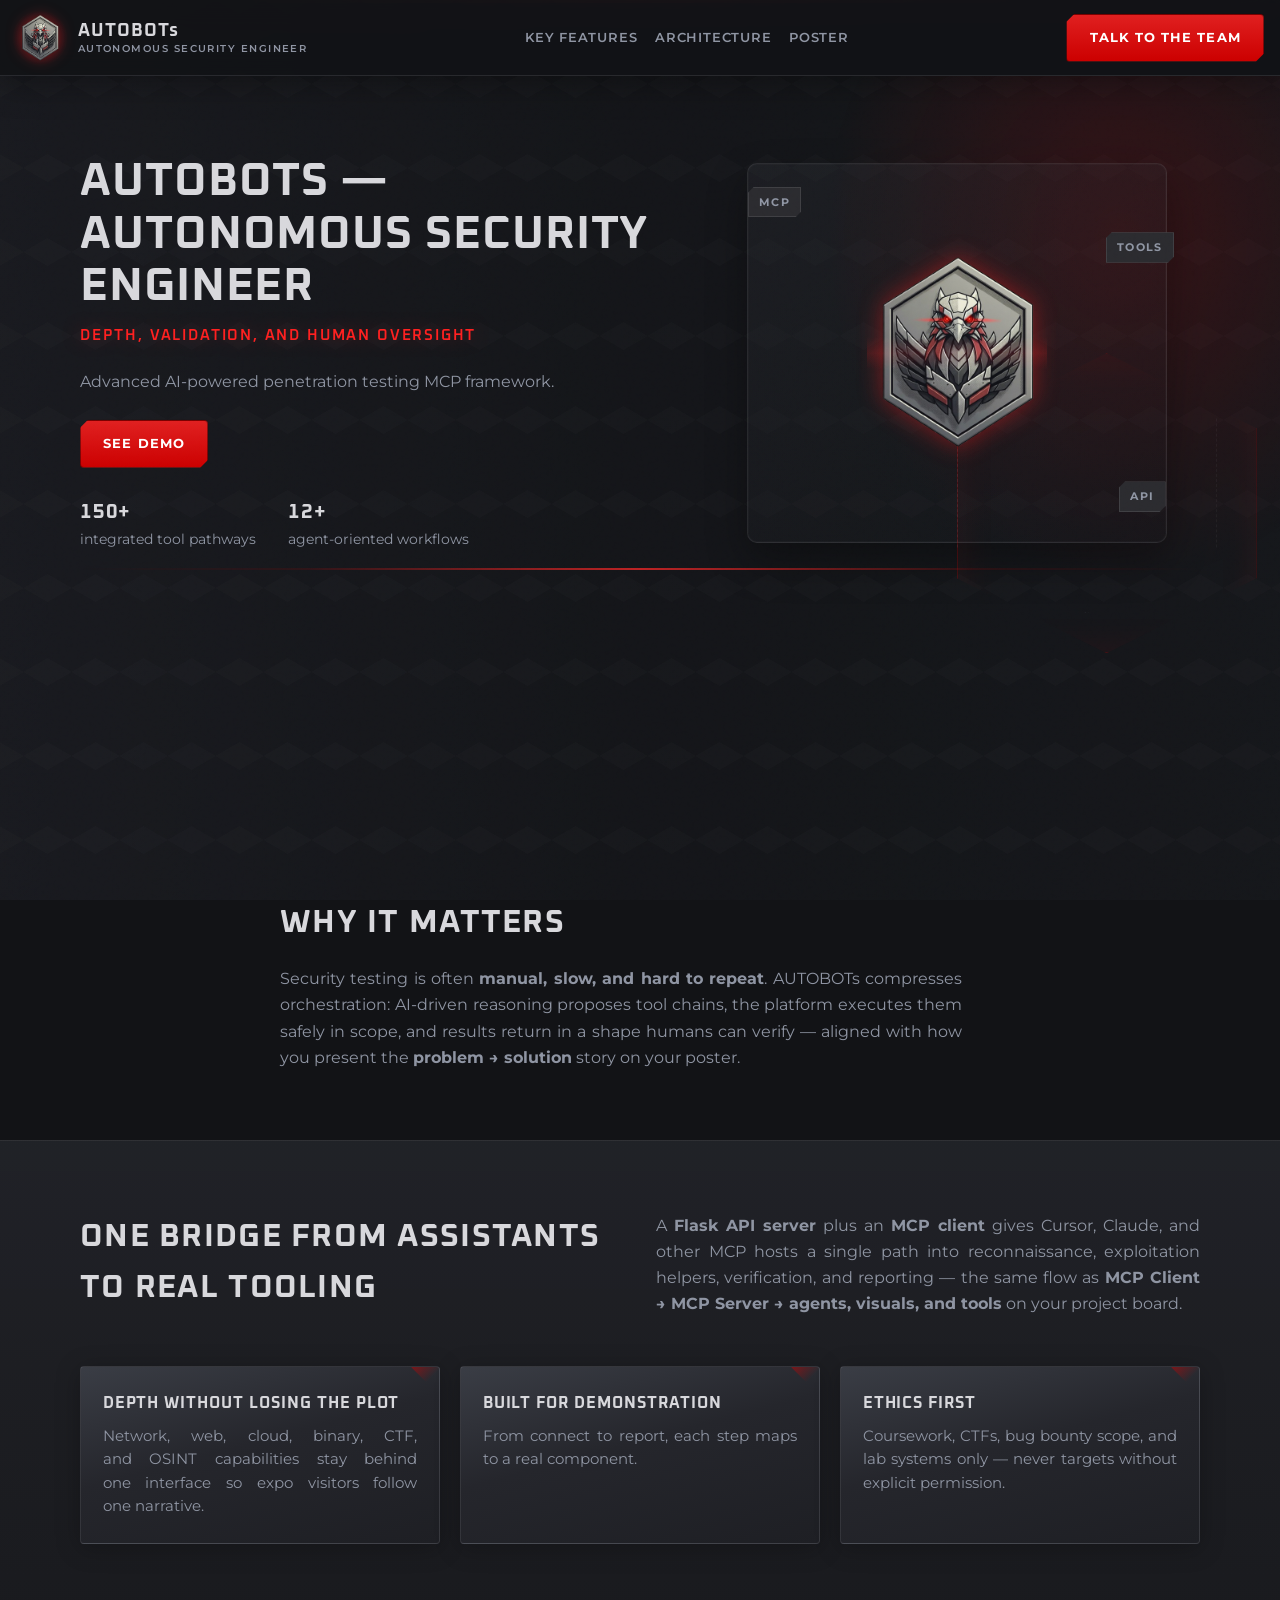
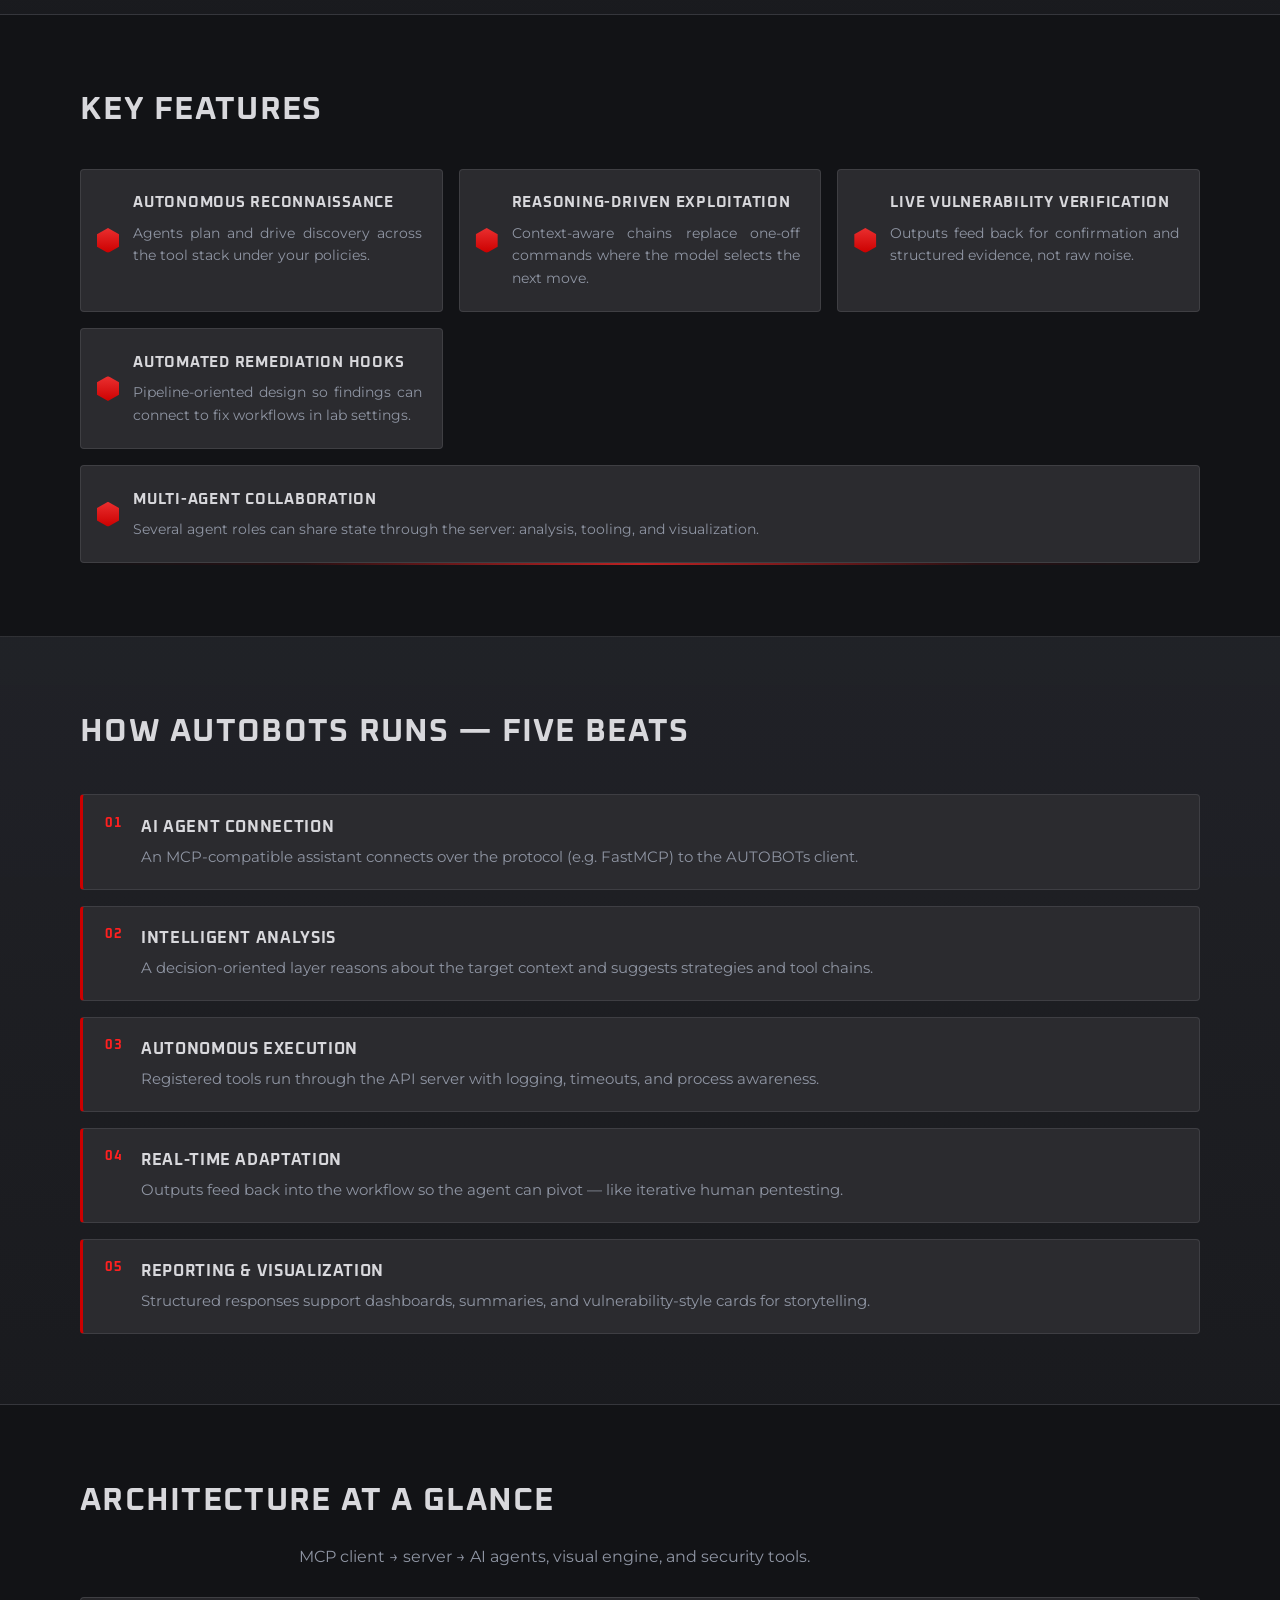
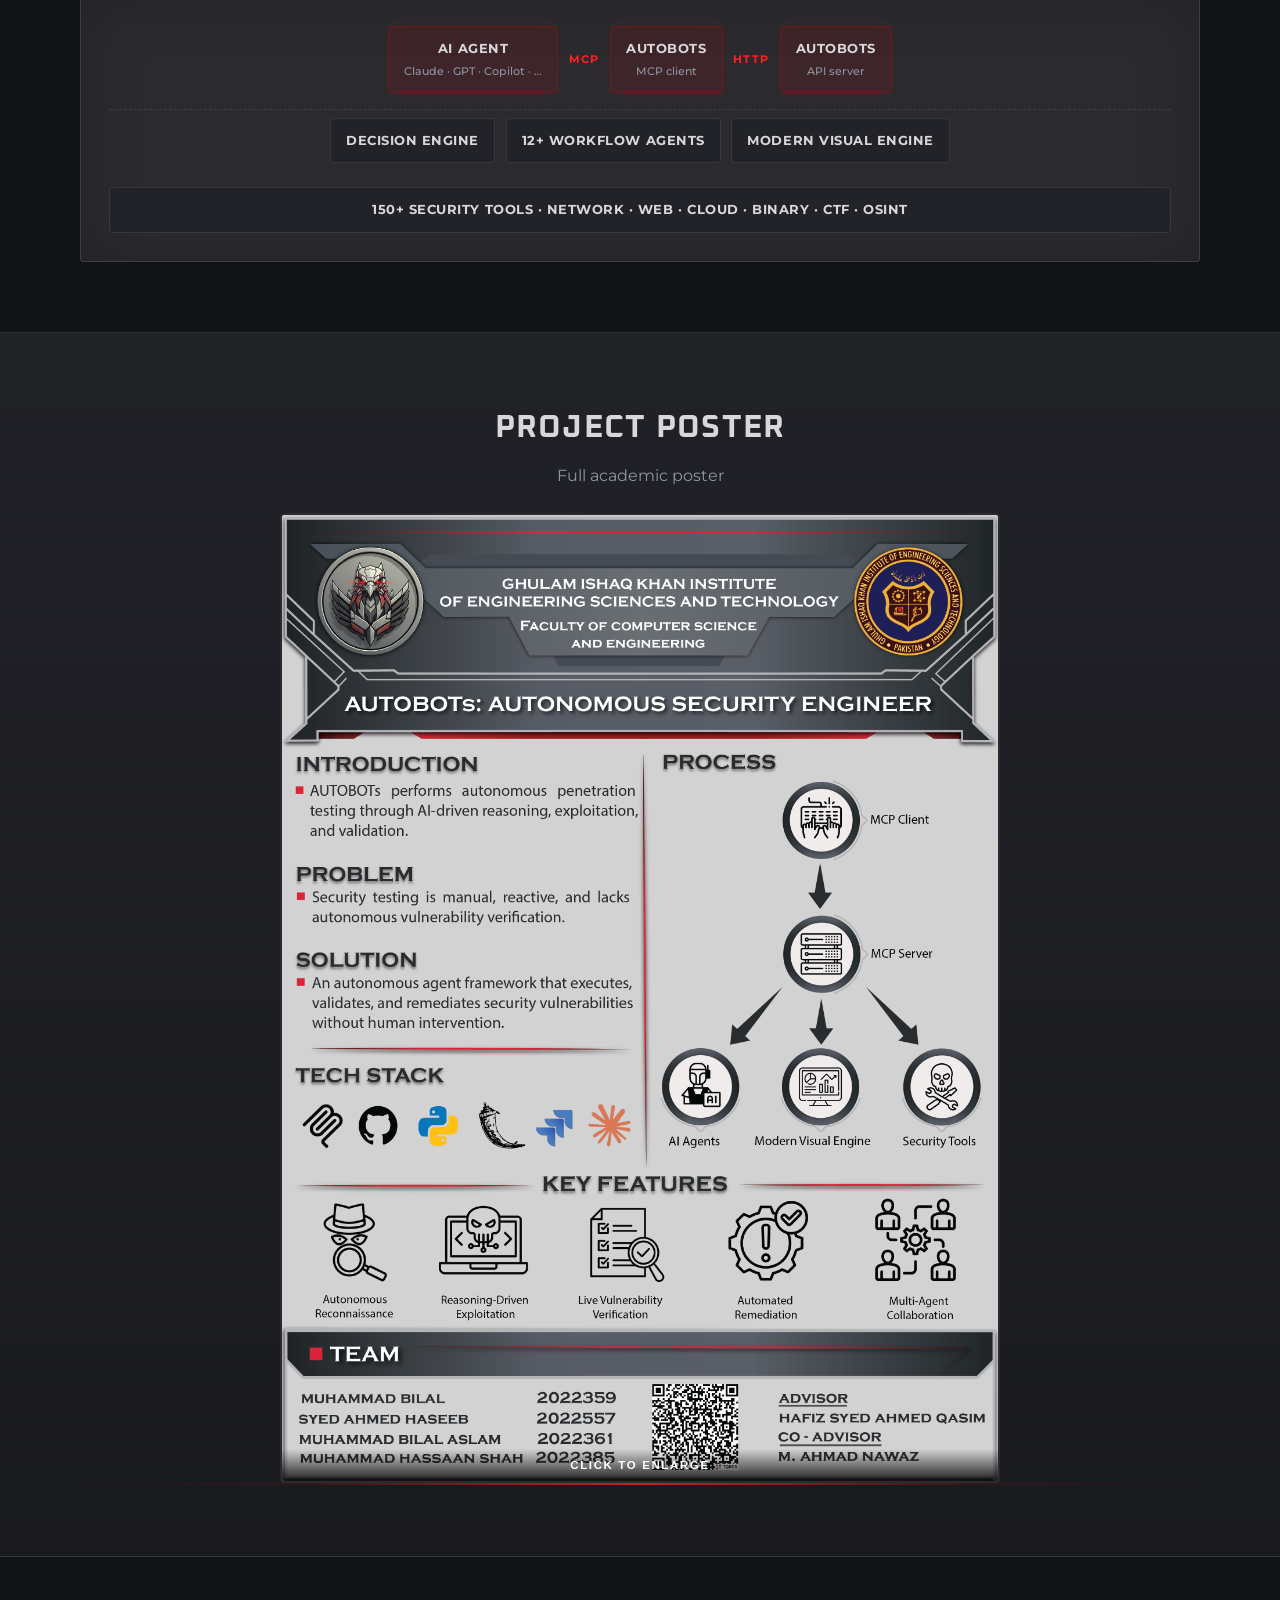
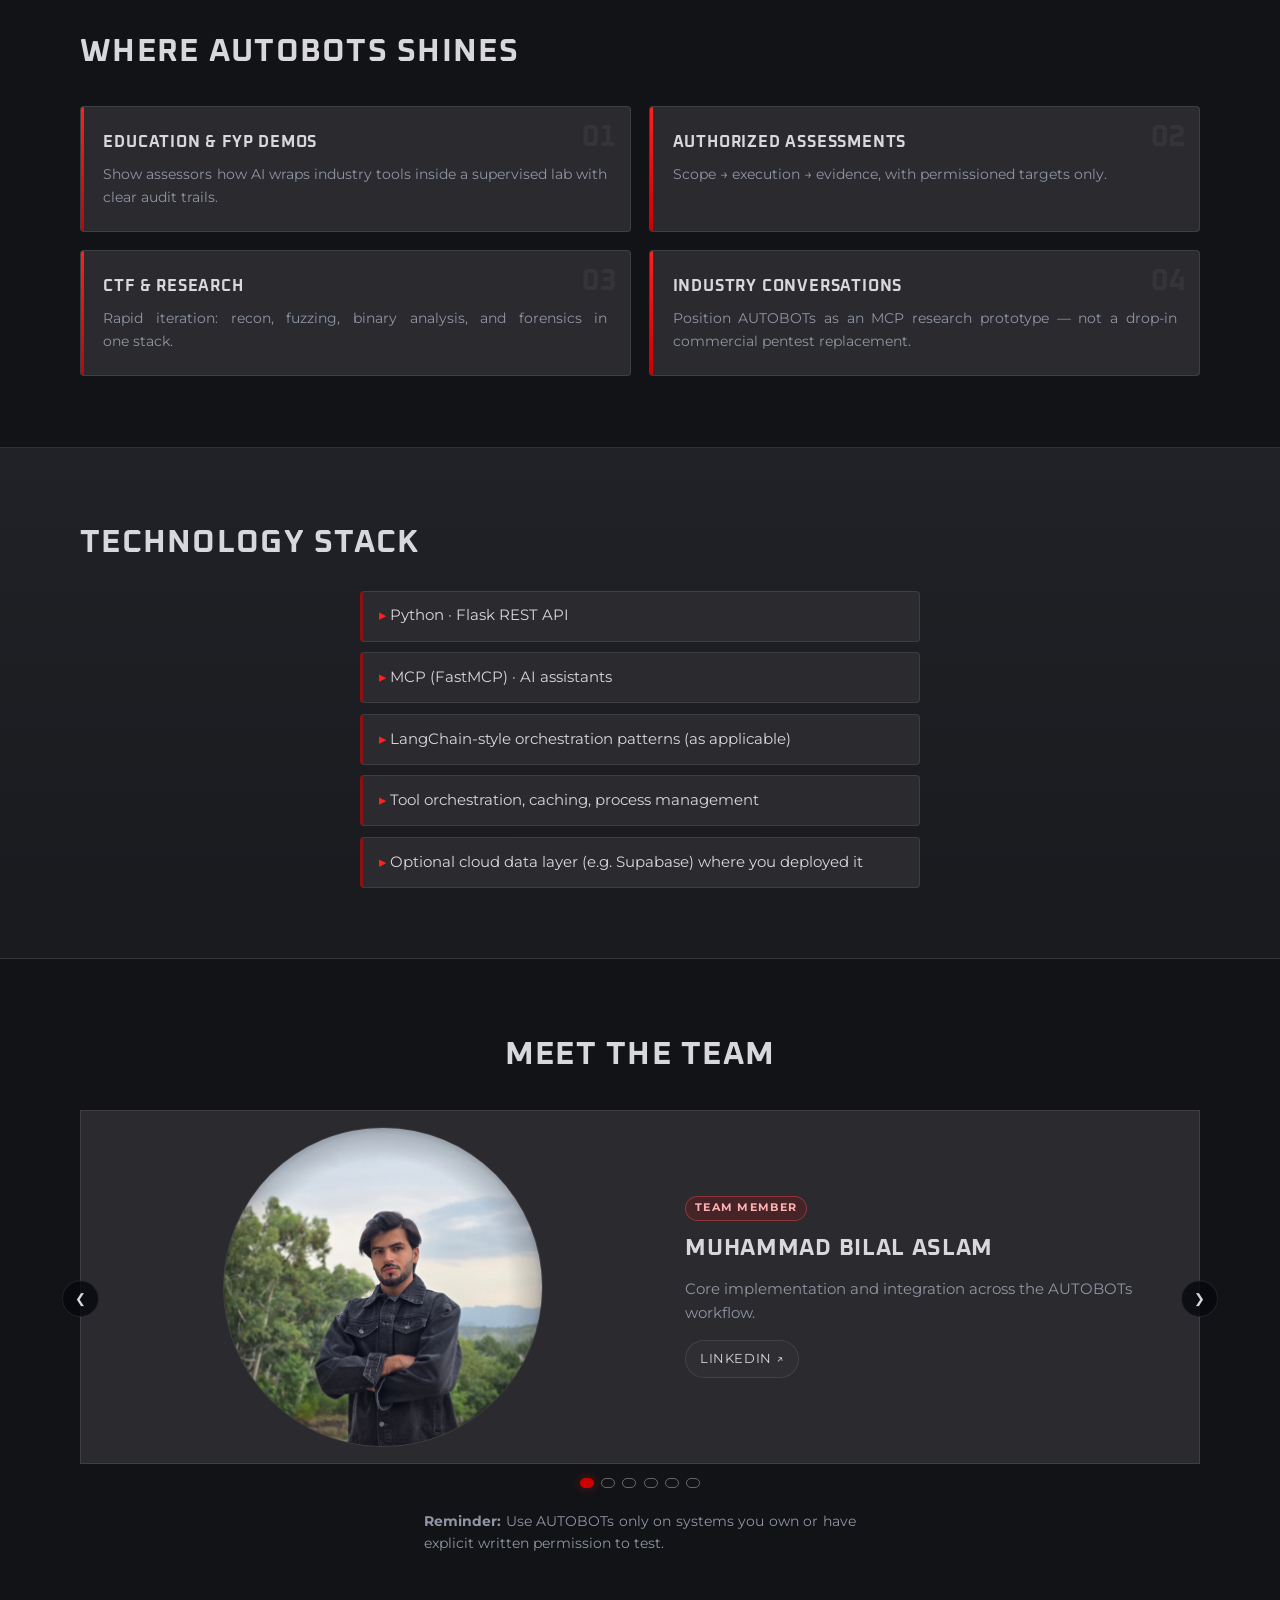
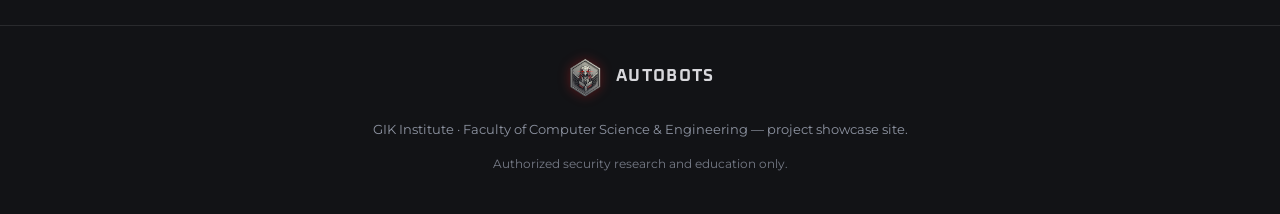
==== index.html @ c1da5e24 "done" ====
<!DOCTYPE html>
<html lang="en">
<head>
  <meta charset="UTF-8" />
  <meta name="viewport" content="width=device-width, initial-scale=1.0" />
  <title>AUTOBOTs — Autonomous Security Engineer</title>
  <meta name="description" content="AUTOBOTs: AI-driven penetration testing via MCP — autonomous reconnaissance, validation, and tooling for authorized security research." />
  <link rel="icon" type="image/png" href="assets/autobots-logo.png" />
  <link rel="apple-touch-icon" href="assets/autobots-logo.png" />
  <link rel="preconnect" href="https://fonts.googleapis.com" />
  <link rel="preconnect" href="https://fonts.gstatic.com" crossorigin />
  <link href="https://fonts.googleapis.com/css2?family=Montserrat:wght@400;500;600;700&family=Oxanium:wght@500;600;700&display=swap" rel="stylesheet" />
  <link rel="stylesheet" href="css/style.css" />
</head>
<body>
  <div class="bg-mesh" aria-hidden="true"></div>
  <div class="scan-line" aria-hidden="true"></div>
  <div class="noise" aria-hidden="true"></div>

  <header class="site-header">
    <div class="wrap header-inner">
      <a class="brand" href="#top">
        <span class="brand-mark">
          <img src="assets/autobots-logo.png" width="48" height="48" alt="" class="brand-logo-img" decoding="async" />
          <span class="brand-glow" aria-hidden="true"></span>
        </span>
        <span class="brand-text">
          <span class="brand-name">AUTOBOTs</span>
          <span class="brand-tagline">Autonomous Security Engineer</span>
        </span>
      </a>
      <button class="nav-toggle" type="button" aria-expanded="false" aria-controls="site-nav" aria-label="Open menu">
        <span></span><span></span>
      </button>
      <nav id="site-nav" class="nav" aria-label="Primary">
        <div class="nav-links">
          <a href="#features">Key features</a>
          <a href="#architecture">Architecture</a>
          <a href="#poster">Poster</a>
          <a class="nav-mobile-team" href="#contact">Talk to the team</a>
        </div>
      </nav>
      <a class="btn btn-primary header-cta" href="#contact">Talk to the team</a>
    </div>
  </header>

  <main id="top">
    <section class="hero">
      <div class="wrap hero-grid">
        <div class="hero-copy reveal is-visible" data-reveal>
          <h1>AUTOBOTs — Autonomous Security Engineer </h1>
          <p class="subtitle-poster">Depth, Validation, and Human Oversight</p>
          <p class="lead">
            Advanced AI-powered penetration testing MCP framework.
          </p>
          <div class="hero-actions">
            <a class="btn btn-primary" href="https://www.youtube.com/watch?v=YOUR_VIDEO_ID" target="_blank" rel="noopener noreferrer">See demo</a>
          </div>
          <ul class="hero-stats" aria-label="Platform highlights">
            <li><strong data-counter-target="150" data-counter-suffix="+">150+</strong> integrated tool pathways</li>
            <li><strong data-counter-target="12" data-counter-suffix="+">12+</strong> agent-oriented workflows</li>
          </ul>
        </div>
        <div class="hero-visual reveal is-visible" data-reveal>
          <div class="emblem-stack">
            <div class="hex-ring hex-ring--outer"></div>
            <div class="hex-ring hex-ring--inner"></div>
            <div class="emblem-core">
              <img src="assets/autobots-logo.png" width="200" height="200" alt="AUTOBOTs logo — mechanical bird of prey in a hexagonal frame" class="emblem-img" decoding="async" />
              <div class="emblem-scan" aria-hidden="true"></div>
            </div>
            <span class="emblem-label emblem-label--tl">MCP</span>
            <span class="emblem-label emblem-label--br">API</span>
            <span class="emblem-label emblem-label--tr">Tools</span>
          </div>
        </div>
      </div>
      <div class="section-rule wrap" aria-hidden="true"></div>
    </section>

    <section id="why" class="section section-tight reveal" data-reveal>
      <div class="wrap narrow">
        <h2 class="section-title">Why it matters</h2>
        <p class="section-lead">
          Security testing is often <strong>manual, slow, and hard to repeat</strong>. AUTOBOTs compresses orchestration: AI-driven reasoning proposes tool chains, the platform executes them safely in scope, and results return in a shape humans can verify — aligned with how you present the <strong>problem → solution</strong> story on your poster.
        </p>
      </div>
    </section>

    <section id="solution" class="section section-alt reveal" data-reveal>
      <div class="wrap">
        <div class="split-head">
          <h2 class="section-title">One bridge from assistants to real tooling</h2>
          <p class="section-lead">
            A <strong>Flask API server</strong> plus an <strong>MCP client</strong> gives Cursor, Claude, and other MCP hosts a single path into reconnaissance, exploitation helpers, verification, and reporting — the same flow as <strong>MCP Client → MCP Server → agents, visuals, and tools</strong> on your project board.
          </p>
        </div>
        <div class="cards cards-3">
          <article class="card card-hex">
            <span class="card-corner" aria-hidden="true"></span>
            <h3>Depth without losing the plot</h3>
            <p>Network, web, cloud, binary, CTF, and OSINT capabilities stay behind one interface so expo visitors follow one narrative.</p>
          </article>
          <article class="card card-hex">
            <span class="card-corner" aria-hidden="true"></span>
            <h3>Built for demonstration</h3>
            <p>From connect to report, each step maps to a real component.</p>
          </article>
          <article class="card card-hex">
            <span class="card-corner" aria-hidden="true"></span>
            <h3>Ethics first</h3>
            <p>Coursework, CTFs, bug bounty scope, and lab systems only — never targets without explicit permission.</p>
          </article>
        </div>
      </div>
    </section>

    <section id="features" class="section reveal" data-reveal>
      <div class="wrap">
        <h2 class="section-title">Key features</h2>
        <p class="section-lead narrow"></p>
        <ul class="feature-grid">
          <li class="feature-tile">
            <span class="feature-hex" aria-hidden="true"></span>
            <h3>Autonomous reconnaissance</h3>
            <p>Agents plan and drive discovery across the tool stack under your policies.</p>
          </li>
          <li class="feature-tile">
            <span class="feature-hex" aria-hidden="true"></span>
            <h3>Reasoning-driven exploitation</h3>
            <p>Context-aware chains replace one-off commands where the model selects the next move.</p>
          </li>
          <li class="feature-tile">
            <span class="feature-hex" aria-hidden="true"></span>
            <h3>Live vulnerability verification</h3>
            <p>Outputs feed back for confirmation and structured evidence, not raw noise.</p>
          </li>
          <li class="feature-tile">
            <span class="feature-hex" aria-hidden="true"></span>
            <h3>Automated remediation hooks</h3>
            <p>Pipeline-oriented design so findings can connect to fix workflows in lab settings.</p>
          </li>
          <li class="feature-tile feature-tile--wide">
            <span class="feature-hex" aria-hidden="true"></span>
            <h3>Multi-agent collaboration</h3>
            <p>Several agent roles can share state through the server: analysis, tooling, and visualization.</p>
          </li>
        </ul>
      </div>
      <div class="section-rule wrap" aria-hidden="true"></div>
    </section>

    <section id="how" class="section section-alt reveal" data-reveal>
      <div class="wrap">
        <h2 class="section-title">How AUTOBOTs runs — five beats</h2>
        <p class="section-lead narrow"></p>
        <ol class="steps">
          <li>
            <span class="step-num">01</span>
            <div>
              <h3>AI agent connection</h3>
              <p>An MCP-compatible assistant connects over the protocol (e.g. FastMCP) to the AUTOBOTs client.</p>
            </div>
          </li>
          <li>
            <span class="step-num">02</span>
            <div>
              <h3>Intelligent analysis</h3>
              <p>A decision-oriented layer reasons about the target context and suggests strategies and tool chains.</p>
            </div>
          </li>
          <li>
            <span class="step-num">03</span>
            <div>
              <h3>Autonomous execution</h3>
              <p>Registered tools run through the API server with logging, timeouts, and process awareness.</p>
            </div>
          </li>
          <li>
            <span class="step-num">04</span>
            <div>
              <h3>Real-time adaptation</h3>
              <p>Outputs feed back into the workflow so the agent can pivot — like iterative human pentesting.</p>
            </div>
          </li>
          <li>
            <span class="step-num">05</span>
            <div>
              <h3>Reporting &amp; visualization</h3>
              <p>Structured responses support dashboards, summaries, and vulnerability-style cards for storytelling.</p>
            </div>
          </li>
        </ol>
      </div>
    </section>

    <section id="architecture" class="section reveal" data-reveal>
      <div class="wrap">
        <h2 class="section-title">Architecture at a glance</h2>
        <p class="section-lead narrow">MCP client → server → AI agents, visual engine, and security tools.</p>
        <div class="arch-diagram" role="img" aria-label="Architecture: AI Agent connects via MCP to AUTOBOTs MCP layer, which talks to API server, decision engine, agents, visual engine, and tool integrations">
          <div class="arch-row">
            <div class="arch-node primary">AI agent<br /><small>Claude · GPT · Copilot · …</small></div>
            <div class="arch-arrow">MCP</div>
            <div class="arch-node primary">AUTOBOTs<br /><small>MCP client</small></div>
            <div class="arch-arrow">HTTP</div>
            <div class="arch-node primary">AUTOBOTs<br /><small>API server</small></div>
          </div>
          <div class="arch-row arch-sub">
            <div class="arch-node">Decision engine</div>
            <div class="arch-node">12+ workflow agents</div>
            <div class="arch-node">Modern visual engine</div>
          </div>
          <div class="arch-row arch-tools">
            <div class="arch-node wide">150+ security tools · network · web · cloud · binary · CTF · OSINT</div>
          </div>
        </div>
      </div>
    </section>

    <section id="poster" class="section section-alt reveal" data-reveal>
      <div class="wrap poster-block">
        <h2 class="section-title">Project poster</h2>
        <p class="section-lead">Full academic poster</p>
        <button type="button" class="poster-preview" id="open-poster" aria-haspopup="dialog" aria-controls="poster-dialog">
          <img src="assets/Poster_Pres_Final%20(2).png" alt="AUTOBOTs academic project poster: process flow, abstract, problem, solution, tech stack, key features, and team" width="1200" height="1697" loading="lazy" decoding="async" />
          <span class="poster-preview-hint">Click to enlarge</span>
        </button>
      </div>
      <div class="section-rule wrap" aria-hidden="true"></div>
    </section>

    <section id="use-cases" class="section reveal" data-reveal>
      <div class="wrap">
        <h2 class="section-title">Where AUTOBOTs shines</h2>
        <div class="use-grid">
          <article class="use-card">
            <span class="use-index">01</span>
            <h3>Education &amp; FYP demos</h3>
            <p>Show assessors how AI wraps industry tools inside a supervised lab with clear audit trails.</p>
          </article>
          <article class="use-card">
            <span class="use-index">02</span>
            <h3>Authorized assessments</h3>
            <p>Scope → execution → evidence, with permissioned targets only.</p>
          </article>
          <article class="use-card">
            <span class="use-index">03</span>
            <h3>CTF &amp; research</h3>
            <p>Rapid iteration: recon, fuzzing, binary analysis, and forensics in one stack.</p>
          </article>
          <article class="use-card">
            <span class="use-index">04</span>
            <h3>Industry conversations</h3>
            <p>Position AUTOBOTs as an MCP research prototype — not a drop-in commercial pentest replacement.</p>
          </article>
        </div>
      </div>
    </section>

    <section id="tech" class="section section-alt reveal" data-reveal>
      <div class="wrap">
        <h2 class="section-title">Technology stack</h2>
        <p class="section-lead narrow"></p>
        <ul class="tech-list">
          <li>Python · Flask REST API</li>
          <li>MCP (FastMCP) · AI assistants</li>
          <li>LangChain-style orchestration patterns (as applicable)</li>
          <li>Tool orchestration, caching, process management</li>
          <li>Optional cloud data layer (e.g. Supabase) where you deployed it</li>
        </ul>
      </div>
    </section>

    <section id="contact" class="section cta-section reveal" data-reveal>
      <div class="wrap cta-inner">
        <h2 class="section-title">Meet the Team</h2>
        <div class="team-carousel" data-team-carousel>
          <button type="button" class="team-carousel-nav team-carousel-nav--prev" data-team-prev aria-label="Previous team member">
            &#10094;
          </button>
          <div class="team-carousel-viewport">
            <div class="team-carousel-track" data-team-track aria-live="polite"></div>
          </div>
          <button type="button" class="team-carousel-nav team-carousel-nav--next" data-team-next aria-label="Next team member">
            &#10095;
          </button>
          <div class="team-carousel-dots" data-team-dots aria-label="Team slide navigation"></div>
        </div>
        <p class="cta-note">
          <strong>Reminder:</strong> Use AUTOBOTs only on systems you own or have explicit written permission to test.
        </p>
      </div>
    </section>
  </main>

  <footer class="site-footer">
    <div class="wrap footer-inner">
      <div class="footer-brand">
        <img src="assets/autobots-logo.png" width="40" height="40" alt="" decoding="async" />
        <span>AUTOBOTs</span>
      </div>
      <p class="footer-meta">GIK Institute · Faculty of Computer Science &amp; Engineering — project showcase site.</p>
      <p class="footer-meta subtle">Authorized security research and education only.</p>
    </div>
  </footer>

  <div class="modal" id="poster-dialog" role="dialog" aria-modal="true" aria-labelledby="poster-dialog-title" hidden>
    <div class="modal-backdrop" data-modal-close tabindex="-1"></div>
    <div class="modal-content">
      <h2 id="poster-dialog-title" class="visually-hidden">Project poster — full size</h2>
      <button type="button" class="modal-close" data-modal-close aria-label="Close poster">&times;</button>
      <img src="assets/Poster_Pres_Final%20(2).png" alt="AUTOBOTs project poster full size" class="modal-poster-img" width="1200" height="1697" decoding="async" />
    </div>
  </div>

  <script src="js/main.js"></script>
</body>
</html>
---- css/style.css ----
/* AUTOBOTs — metallic / hex / crimson theme (poster & logo aligned) */

:root {
  --bg: #1a1b1f;
  --bg-deep: #121316;
  --bg-elevated: #222328;
  --bg-card: #2b2b2f;
  --metal-light: linear-gradient(165deg, #3a3d45 0%, #25262c 45%, #1e1f24 100%);
  --border: rgba(200, 200, 210, 0.12);
  --border-strong: rgba(204, 0, 0, 0.35);
  --text: #d8d8dc;
  --muted: #8f95a3;
  --accent: #cc0000;
  --accent-bright: #ff2020;
  --accent-soft: rgba(204, 0, 0, 0.12);
  --accent-glow: rgba(255, 32, 32, 0.45);
  --eyebrow: #a8abb8;
  --radius: 4px;
  --max: 1120px;
  --font: "Montserrat", system-ui, sans-serif;
  --font-display: "Oxanium", "Montserrat", system-ui, sans-serif;
  --reveal-duration: 0.75s;
  --scan-duration: 11s;
  --surface-shine: linear-gradient(120deg, transparent 30%, rgba(255, 255, 255, 0.11) 50%, transparent 70%);
}

*,
*::before,
*::after {
  box-sizing: border-box;
}

html {
  scroll-behavior: smooth;
}

body {
  margin: 0;
  font-family: var(--font);
  font-size: 1.05rem;
  line-height: 1.6;
  color: var(--text);
  background: var(--bg-deep);
  min-height: 100vh;
  position: relative;
}

/* Subtle hex mesh + brushed metal feel */
.bg-mesh {
  pointer-events: none;
  position: fixed;
  inset: 0;
  z-index: 0;
  opacity: 0.4;
  background-color: var(--bg-deep);
  background-image:
    linear-gradient(30deg, rgba(255, 255, 255, 0.03) 12%, transparent 12.5%, transparent 87%, rgba(255, 255, 255, 0.03) 87.5%, rgba(255, 255, 255, 0.03)),
    linear-gradient(150deg, rgba(255, 255, 255, 0.03) 12%, transparent 12.5%, transparent 87%, rgba(255, 255, 255, 0.03) 87.5%, rgba(255, 255, 255, 0.03)),
    linear-gradient(90deg, rgba(40, 40, 48, 0.9) 0%, rgba(26, 27, 31, 0.95) 50%, rgba(30, 31, 36, 0.9) 100%);
  background-size: 48px 84px, 48px 84px, 100% 100%;
}

.scroll-progress {
  position: fixed;
  top: 0;
  left: 0;
  height: 2px;
  width: 100%;
  transform-origin: left center;
  transform: scaleX(0);
  background: linear-gradient(90deg, rgba(204, 0, 0, 0.65), rgba(255, 32, 32, 0.95));
  box-shadow: 0 0 18px rgba(255, 32, 32, 0.35);
  z-index: 150;
  pointer-events: none;
}

/* Horizontal “eye beam” scan */
.scan-line {
  pointer-events: none;
  position: fixed;
  left: 0;
  right: 0;
  height: 3px;
  z-index: 50;
  background: linear-gradient(
    90deg,
    transparent 0%,
    rgba(255, 32, 32, 0) 15%,
    rgba(255, 32, 32, 0.85) 50%,
    rgba(255, 32, 32, 0) 85%,
    transparent 100%
  );
  box-shadow: 0 0 24px 2px var(--accent-glow);
  animation: scan-sweep var(--scan-duration) ease-in-out infinite;
  opacity: 0.55;
}

.noise {
  pointer-events: none;
  position: fixed;
  inset: 0;
  opacity: 0.035;
  z-index: 51;
  mix-blend-mode: overlay;
  background-image: url("data:image/svg+xml,%3Csvg viewBox='0 0 256 256' xmlns='http://www.w3.org/2000/svg'%3E%3Cfilter id='n'%3E%3CfeTurbulence type='fractalNoise' baseFrequency='0.9' numOctaves='4' stitchTiles='stitch'/%3E%3C/filter%3E%3Crect width='100%25' height='100%25' filter='url(%23n)'/%3E%3C/svg%3E");
}

@keyframes scan-sweep {
  0%,
  100% {
    top: 8%;
    opacity: 0.2;
  }
  50% {
    top: 92%;
    opacity: 0.65;
  }
}

@keyframes logo-pulse {
  0%,
  100% {
    box-shadow: 0 0 20px rgba(255, 32, 32, 0.25), 0 0 60px rgba(255, 32, 32, 0.08);
  }
  50% {
    box-shadow: 0 0 32px rgba(255, 32, 32, 0.55), 0 0 90px rgba(255, 32, 32, 0.2);
  }
}

@keyframes hex-spin {
  from {
    transform: translate(-50%, -50%) rotate(0deg);
  }
  to {
    transform: translate(-50%, -50%) rotate(360deg);
  }
}

@keyframes emblem-shine {
  0% {
    transform: translateY(-100%);
  }
  100% {
    transform: translateY(100%);
  }
}

@keyframes fade-rise {
  from {
    opacity: 0;
    transform: translateY(22px);
  }
  to {
    opacity: 1;
    transform: translateY(0);
  }
}

@keyframes drift-float {
  0%,
  100% {
    transform: translateY(0);
  }
  50% {
    transform: translateY(-6px);
  }
}

@keyframes shine-sweep {
  from {
    transform: translateX(-160%) skewX(-16deg);
  }
  to {
    transform: translateX(170%) skewX(-16deg);
  }
}

.reveal {
  opacity: 0;
  transform: translateY(20px);
  transition: opacity var(--reveal-duration) ease, transform var(--reveal-duration) ease;
}

.reveal.is-visible {
  opacity: 1;
  transform: translateY(0);
}

@media (prefers-reduced-motion: reduce) {
  html {
    scroll-behavior: auto;
  }
  .scan-line {
    animation: none;
    opacity: 0.15;
    top: 40%;
  }
  .hex-ring--outer,
  .hex-ring--inner {
    animation: none !important;
  }
  .brand-glow,
  .emblem-core {
    animation: none !important;
  }
  .emblem-scan {
    animation: none !important;
    opacity: 0;
  }
  .reveal {
    opacity: 1;
    transform: none;
    transition: none;
  }
  .steps li,
  .arch-node.primary,
  .poster-preview {
    animation: none !important;
  }
  .tilt-card {
    transition: none;
    transform: none !important;
  }
  .card::after,
  .feature-tile::after,
  .use-card::after,
  .team-card::after {
    animation: none !important;
  }
}

a {
  color: var(--accent-bright);
  text-decoration: none;
}

a:hover {
  text-decoration: underline;
}

.wrap {
  width: min(100% - 2.5rem, var(--max));
  margin-inline: auto;
  position: relative;
  z-index: 2;
}

.narrow {
  max-width: 720px;
  margin-inline: auto;
}

.visually-hidden {
  position: absolute;
  width: 1px;
  height: 1px;
  padding: 0;
  margin: -1px;
  overflow: hidden;
  clip: rect(0, 0, 0, 0);
  white-space: nowrap;
  border: 0;
}

/* Glowing section rule (poster-style divider) */
.section-rule {
  height: 2px;
  margin-top: 0;
  margin-bottom: 0;
  background: linear-gradient(
    90deg,
    transparent,
    rgba(204, 0, 0, 0.15) 20%,
    rgba(255, 40, 40, 0.85) 50%,
    rgba(204, 0, 0, 0.15) 80%,
    transparent
  );
  opacity: 0.85;
}

.hero .section-rule {
  margin-top: 1.1rem;
}

/* Header */
.site-header {
  position: sticky;
  top: 0;
  z-index: 100;
  background: rgba(18, 19, 22, 0.92);
  backdrop-filter: blur(14px);
  border-bottom: 1px solid var(--border);
  box-shadow: 0 8px 32px rgba(0, 0, 0, 0.35);
}

.site-header .wrap {
  width: 100%;
  max-width: none;
  margin-inline: 0;
  padding-inline: 1rem;
}

.header-inner {
  display: flex;
  align-items: center;
  justify-content: unset;
  gap: 1.1rem;
  padding: 0.85rem 0;
  width: 100%;
}

.brand {
  display: flex;
  align-items: center;
  gap: 0.85rem;
  text-decoration: none;
  color: inherit;
}

.brand:hover {
  text-decoration: none;
}

.brand-mark {
  position: relative;
  width: 48px;
  height: 48px;
  flex-shrink: 0;
}

.brand-logo-img {
  position: relative;
  z-index: 2;
  width: 48px;
  height: 48px;
  object-fit: contain;
  display: block;
  filter: drop-shadow(0 0 8px rgba(255, 32, 32, 0.35));
}

.brand-glow {
  position: absolute;
  inset: -4px;
  border-radius: 50%;
  background: radial-gradient(circle, rgba(255, 32, 32, 0.4) 0%, transparent 70%);
  z-index: 1;
  animation: logo-pulse 3s ease-in-out infinite;
}

.brand-text {
  display: flex;
  flex-direction: column;
  gap: 0.1rem;
  line-height: 1.15;
}

.brand-name {
  font-family: var(--font-display);
  font-weight: 700;
  font-size: 1.15rem;
  letter-spacing: 0.06em;
  color: var(--text);
}

.brand-tagline {
  font-size: 0.65rem;
  text-transform: uppercase;
  letter-spacing: 0.14em;
  color: var(--muted);
  font-weight: 600;
}

.nav {
  display: flex;
  flex-wrap: nowrap;
  align-items: center;
  justify-content: center;
  flex: 1 1 auto;
  min-width: 0;
  white-space: nowrap;
}

.nav-links {
  display: flex;
  align-items: center;
  justify-content: center;
  gap: 1.1rem;
  min-width: 0;
}

.nav a {
  color: var(--muted);
  font-size: 0.82rem;
  font-weight: 600;
  text-transform: uppercase;
  letter-spacing: 0.06em;
  text-decoration: none;
}

.nav a:hover {
  color: var(--text);
  text-decoration: none;
}

.nav-cta {
  padding: 0.5rem 1rem;
  border-radius: var(--radius);
  background: var(--accent-soft);
  color: var(--accent-bright) !important;
  border: 1px solid var(--border-strong);
  clip-path: polygon(6px 0, 100% 0, 100% calc(100% - 6px), calc(100% - 6px) 100%, 0 100%, 0 6px);
}

.nav-cta--secondary {
  background: rgba(240, 242, 247, 0.08);
  color: var(--text) !important;
}

.header-cta {
  margin-left: auto;
}

.nav-mobile-team {
  display: none;
}

.nav-cta:hover {
  background: rgba(204, 0, 0, 0.22);
  color: #fff !important;
}

.nav-toggle {
  display: none;
  flex-direction: column;
  gap: 6px;
  background: none;
  border: none;
  cursor: pointer;
  padding: 0.5rem;
}

.nav-toggle span {
  display: block;
  width: 22px;
  height: 2px;
  background: var(--text);
}

@media (max-width: 1220px) and (min-width: 769px) {
  .header-inner {
    gap: 0.6rem;
  }

  .brand-tagline {
    display: none;
  }

  .nav-links {
    gap: 0.65rem;
  }

  .nav a {
    font-size: 0.74rem;
    letter-spacing: 0.04em;
  }

  .nav-cta {
    padding: 0.42rem 0.72rem;
  }
}

/* Hero */
.hero {
  padding: clamp(2.5rem, 7vw, 5rem) 0 3rem;
  position: relative;
  overflow: hidden;
  z-index: 2;
  min-height: calc(100svh - 86px);
}

.hero::before {
  content: "";
  position: absolute;
  top: -30%;
  right: -15%;
  width: 55%;
  height: 100%;
  background: radial-gradient(ellipse, rgba(204, 0, 0, 0.18) 0%, transparent 60%);
  pointer-events: none;
}

.hero-grid {
  display: grid;
  grid-template-columns: 1.1fr 0.9fr;
  gap: clamp(2rem, 3vw, 3.2rem);
  align-items: center;
  position: relative;
}

@media (max-width: 900px) {
  .hero-grid {
    grid-template-columns: 1fr;
  }
}

.eyebrow {
  font-size: 0.72rem;
  text-transform: uppercase;
  letter-spacing: 0.16em;
  color: var(--eyebrow);
  font-weight: 700;
  margin: 0 0 1rem;
  display: none;
}

.hero h1 {
  font-family: var(--font-display);
  font-size: clamp(1.85rem, 4vw, 2.85rem);
  line-height: 1.15;
  font-weight: 700;
  margin: 0 0 0.65rem;
  letter-spacing: 0.02em;
  text-transform: uppercase;
}

.subtitle-poster {
  margin: 0 0 1.25rem;
  font-family: var(--font-display);
  font-size: 0.95rem;
  font-weight: 600;
  letter-spacing: 0.12em;
  text-transform: uppercase;
  color: var(--accent-bright);
  text-shadow: 0 0 20px rgba(255, 32, 32, 0.35);
}

.lead {
  font-size: 1.02rem;
  color: var(--muted);
  margin: 0 0 1.6rem;
  max-width: 56ch;
  text-align: justify;
  text-wrap: pretty;
  hyphens: auto;
}

.lead strong {
  color: var(--text);
}

.hero-actions {
  display: flex;
  flex-wrap: wrap;
  gap: 0.75rem;
  margin-bottom: 1.75rem;
}

.btn {
  display: inline-flex;
  align-items: center;
  justify-content: center;
  padding: 0.78rem 1.4rem;
  border-radius: var(--radius);
  font-weight: 700;
  font-size: 0.82rem;
  text-decoration: none;
  border: 1px solid transparent;
  text-transform: uppercase;
  letter-spacing: 0.08em;
  transition: transform 0.15s ease, background 0.15s ease, border-color 0.15s ease, box-shadow 0.15s ease;
  clip-path: polygon(8px 0, 100% 0, 100% calc(100% - 8px), calc(100% - 8px) 100%, 0 100%, 0 8px);
}

.btn:hover {
  text-decoration: none;
  transform: translateY(-2px);
}

.btn-primary {
  background: linear-gradient(180deg, #e02020 0%, var(--accent) 100%);
  color: #fff;
  border-color: rgba(0, 0, 0, 0.4);
  box-shadow: 0 0 0 1px rgba(0, 0, 0, 0.3), 0 8px 28px rgba(204, 0, 0, 0.35);
}

.btn-primary:hover {
  color: #fff;
  box-shadow: 0 0 0 1px rgba(0, 0, 0, 0.3), 0 12px 40px rgba(255, 32, 32, 0.45);
}

.btn-ghost {
  background: rgba(43, 43, 47, 0.6);
  color: var(--text);
  border-color: var(--border);
}

.btn-ghost:hover {
  border-color: rgba(204, 0, 0, 0.45);
  color: #fff;
}

.hero-stats {
  list-style: none;
  padding: 0;
  margin: 0;
  display: flex;
  flex-wrap: wrap;
  gap: 1.25rem 2rem;
  font-size: 0.85rem;
  color: var(--muted);
}

.hero-stats strong {
  display: block;
  font-size: 1.28rem;
  color: var(--text);
  font-family: var(--font-display);
  letter-spacing: 0.04em;
}

/* Hero emblem: hex rings + logo + sweep */
.hero-visual {
  display: flex;
  justify-content: center;
  align-items: center;
  min-height: 300px;
  position: relative;
}

.emblem-stack {
  position: relative;
  width: min(100%, 420px);
  height: 380px;
  display: flex;
  align-items: center;
  justify-content: center;
  border: 1px solid rgba(255, 255, 255, 0.08);
  border-radius: 10px;
  background: linear-gradient(145deg, rgba(55, 57, 64, 0.24), rgba(20, 21, 26, 0.2));
  box-shadow: inset 0 0 0 1px rgba(255, 255, 255, 0.02), 0 18px 40px rgba(0, 0, 0, 0.32);
  padding: 0.8rem;
}

.hex-ring {
  position: absolute;
  top: 50%;
  left: 50%;
  border: 1px solid rgba(200, 200, 210, 0.2);
  clip-path: polygon(50% 0%, 100% 25%, 100% 75%, 50% 100%, 0% 75%, 0% 25%);
  pointer-events: none;
}

.hex-ring--outer {
  width: 300px;
  height: 300px;
  animation: hex-spin 48s linear infinite;
  border-color: rgba(204, 0, 0, 0.25);
  box-shadow: 0 0 40px rgba(255, 32, 32, 0.08) inset;
}

.hex-ring--inner {
  width: 260px;
  height: 260px;
  animation: hex-spin 32s linear infinite reverse;
  border-style: dashed;
  opacity: 0.45;
}

.emblem-core {
  position: relative;
  width: 200px;
  height: 200px;
  display: flex;
  align-items: center;
  justify-content: center;
  z-index: 2;
  animation: logo-pulse 4s ease-in-out infinite;
}

.emblem-img {
  width: 200px;
  height: 200px;
  object-fit: contain;
  position: relative;
  z-index: 2;
  filter: drop-shadow(0 0 12px rgba(255, 32, 32, 0.45));
}

.emblem-scan {
  position: absolute;
  inset: 10% 5%;
  z-index: 3;
  background: linear-gradient(
    to bottom,
    transparent 0%,
    rgba(255, 32, 32, 0) 40%,
    rgba(255, 32, 32, 0.15) 50%,
    rgba(255, 32, 32, 0) 60%,
    transparent 100%
  );
  animation: emblem-shine 4.5s ease-in-out infinite;
  pointer-events: none;
  mix-blend-mode: screen;
}

.emblem-label {
  position: absolute;
  font-size: 0.68rem;
  font-weight: 700;
  text-transform: uppercase;
  letter-spacing: 0.12em;
  padding: 0.35rem 0.65rem;
  background: var(--bg-card);
  border: 1px solid var(--border);
  color: var(--muted);
  z-index: 4;
  clip-path: polygon(6px 0, 100% 0, 100% calc(100% - 6px), calc(100% - 6px) 100%, 0 100%, 0 6px);
}

.emblem-label--tl {
  top: 6%;
  left: 0;
}

.emblem-label--br {
  bottom: 8%;
  right: 0;
}

.emblem-label--tr {
  top: 18%;
  right: -2%;
}

.hero-poster-chip {
  position: absolute;
  right: -7%;
  bottom: -8%;
  margin: 0;
  width: 128px;
  border: 1px solid rgba(255, 255, 255, 0.16);
  border-radius: 8px;
  overflow: hidden;
  background: rgba(18, 19, 22, 0.95);
  box-shadow: 0 12px 28px rgba(0, 0, 0, 0.4), 0 0 35px rgba(255, 32, 32, 0.14);
  animation: drift-float 6s ease-in-out infinite;
}

.hero-poster-chip img {
  display: block;
  width: 100%;
  height: auto;
}

.hero-poster-chip figcaption {
  margin: 0;
  padding: 0.32rem 0.48rem;
  font-size: 0.56rem;
  text-transform: uppercase;
  letter-spacing: 0.12em;
  color: var(--muted);
  background: rgba(0, 0, 0, 0.5);
  border-top: 1px solid rgba(255, 255, 255, 0.08);
}

/* Sections */
.section {
  padding: clamp(3rem, 5.5vw, 4.5rem) 0;
  position: relative;
  z-index: 2;
}

.section-tight {
  padding-top: 0.5rem;
}

.section-alt {
  background: linear-gradient(180deg, rgba(34, 35, 40, 0.95) 0%, rgba(26, 27, 31, 0.98) 100%);
  border-block: 1px solid var(--border);
}

.section-title {
  font-family: var(--font-display);
  font-size: clamp(1.5rem, 2.8vw, 2rem);
  font-weight: 700;
  letter-spacing: 0.04em;
  text-transform: uppercase;
  margin: 0 0 1rem;
  color: var(--text);
}

.section-lead {
  color: var(--muted);
  margin: 0;
  font-size: 1.02rem;
  max-width: 62ch;
  text-align: justify;
  text-wrap: pretty;
  hyphens: auto;
}

.section-lead.narrow {
  margin-inline: auto;
  text-align: justify;
}

.split-head {
  display: grid;
  grid-template-columns: 1fr 1fr;
  gap: 2rem;
  margin-bottom: 2.25rem;
  align-items: start;
}

@media (max-width: 800px) {
  .split-head {
    grid-template-columns: 1fr;
  }
}

.cards {
  display: grid;
  gap: 1.25rem;
}

.cards-3 {
  grid-template-columns: repeat(3, 1fr);
}

@media (max-width: 900px) {
  .cards-3 {
    grid-template-columns: 1fr;
  }
}

.card {
  position: relative;
  background: var(--metal-light);
  border: 1px solid var(--border);
  border-radius: var(--radius);
  padding: 1.5rem 1.35rem;
  box-shadow: 0 4px 24px rgba(0, 0, 0, 0.25);
  transition: border-color 0.2s ease, box-shadow 0.2s ease, transform 0.2s ease;
  overflow: hidden;
}

.card::after,
.feature-tile::after,
.use-card::after,
.team-card::after {
  content: "";
  position: absolute;
  top: 0;
  left: -60%;
  width: 42%;
  height: 100%;
  background: var(--surface-shine);
  pointer-events: none;
  opacity: 0;
}

.card:hover::after,
.feature-tile:hover::after,
.use-card:hover::after,
.team-card:hover::after {
  opacity: 1;
  animation: shine-sweep 0.85s ease;
}

.card-hex:hover {
  border-color: rgba(204, 0, 0, 0.35);
  box-shadow: 0 8px 32px rgba(0, 0, 0, 0.35), 0 0 40px rgba(255, 32, 32, 0.06);
  transform: translateY(-3px);
}

.card-corner {
  position: absolute;
  top: 0;
  right: 0;
  width: 28px;
  height: 28px;
  background: linear-gradient(135deg, rgba(204, 0, 0, 0.5) 0%, transparent 55%);
  clip-path: polygon(100% 0, 100% 100%, 0 0);
  pointer-events: none;
}

.card h3 {
  margin: 0 0 0.5rem;
  font-size: 1rem;
  font-family: var(--font-display);
  text-transform: uppercase;
  letter-spacing: 0.06em;
  color: var(--text);
}

.card p {
  margin: 0;
  color: var(--muted);
  font-size: 0.92rem;
  text-align: justify;
  text-wrap: pretty;
}

/* Key features grid */
.feature-grid {
  list-style: none;
  padding: 0;
  margin: 2rem 0 0;
  display: grid;
  grid-template-columns: repeat(2, 1fr);
  gap: 1rem;
}

@media (min-width: 900px) {
  .feature-grid {
    grid-template-columns: repeat(3, 1fr);
  }
}

.feature-tile {
  position: relative;
  padding: 1.35rem 1.25rem 1.35rem 3.25rem;
  background: var(--bg-card);
  border: 1px solid var(--border);
  border-radius: var(--radius);
  overflow: hidden;
  transition: border-color 0.2s ease, transform 0.2s ease;
}

.feature-tile:hover {
  border-color: rgba(204, 0, 0, 0.3);
  transform: translateY(-2px);
}

.feature-tile--wide {
  grid-column: 1 / -1;
}

@media (min-width: 900px) {
  .feature-tile--wide {
    grid-column: span 3;
  }
}

.feature-hex {
  position: absolute;
  left: 1rem;
  top: 50%;
  transform: translateY(-50%);
  width: 22px;
  height: 25px;
  background: linear-gradient(180deg, rgba(255, 48, 48, 0.9), var(--accent));
  clip-path: polygon(50% 0%, 100% 25%, 100% 75%, 50% 100%, 0% 75%, 0% 25%);
  box-shadow: 0 0 14px rgba(255, 32, 32, 0.5);
  animation: logo-pulse 3.5s ease-in-out infinite;
}

.feature-tile h3 {
  margin: 0 0 0.4rem;
  font-size: 0.95rem;
  font-family: var(--font-display);
  text-transform: uppercase;
  letter-spacing: 0.05em;
}

.feature-tile p {
  margin: 0;
  font-size: 0.88rem;
  color: var(--muted);
  text-align: justify;
  text-wrap: pretty;
}

.steps {
  list-style: none;
  padding: 0;
  margin: 2.25rem 0 0;
  display: flex;
  flex-direction: column;
  gap: 1rem;
}

.steps li {
  display: grid;
  grid-template-columns: auto 1fr;
  gap: 1.15rem;
  padding: 1.2rem 1.35rem;
  background: var(--bg-card);
  border: 1px solid var(--border);
  border-radius: var(--radius);
  align-items: start;
  border-left: 3px solid var(--accent);
}

.step-num {
  font-family: var(--font-display);
  font-weight: 700;
  font-size: 0.8rem;
  color: var(--accent-bright);
  line-height: 1;
  padding-top: 0.2rem;
  letter-spacing: 0.08em;
}

.steps h3 {
  margin: 0 0 0.35rem;
  font-size: 1rem;
  font-family: var(--font-display);
  text-transform: uppercase;
  letter-spacing: 0.04em;
}

.steps p {
  margin: 0;
  color: var(--muted);
  font-size: 0.92rem;
  text-align: justify;
  text-wrap: pretty;
}

.arch-diagram {
  margin-top: 1.75rem;
  padding: 1.75rem;
  background: var(--bg-card);
  border: 1px solid var(--border);
  border-radius: var(--radius);
  display: flex;
  flex-direction: column;
  gap: 1rem;
  box-shadow: inset 0 0 60px rgba(0, 0, 0, 0.2);
}

.arch-row {
  display: flex;
  flex-wrap: wrap;
  align-items: center;
  justify-content: center;
  gap: 0.65rem;
}

.arch-sub {
  padding-top: 0.5rem;
  border-top: 1px dashed var(--border);
}

.arch-tools {
  padding-top: 0.5rem;
}

.arch-node {
  background: var(--bg-elevated);
  border: 1px solid var(--border);
  border-radius: var(--radius);
  padding: 0.7rem 0.95rem;
  text-align: center;
  font-size: 0.82rem;
  font-weight: 700;
  text-transform: uppercase;
  letter-spacing: 0.04em;
}

.arch-node.primary {
  border-color: var(--border-strong);
  background: var(--accent-soft);
  box-shadow: 0 0 20px rgba(204, 0, 0, 0.08);
}

.arch-node small {
  display: block;
  font-weight: 500;
  color: var(--muted);
  margin-top: 0.25rem;
  font-size: 0.68rem;
  text-transform: none;
  letter-spacing: 0;
}

.arch-node.wide {
  flex: 1;
  min-width: min(100%, 520px);
}

.arch-arrow {
  color: var(--accent-bright);
  font-size: 0.68rem;
  font-weight: 700;
  text-transform: uppercase;
  letter-spacing: 0.12em;
}

/* Poster */
.poster-block {
  text-align: center;
}

.poster-block .section-title {
  margin-bottom: 0.5rem;
}

.poster-block .section-lead {
  margin-inline: auto;
  margin-bottom: 1.5rem;
  text-align: center;
}

.poster-preview {
  position: relative;
  display: block;
  max-width: 720px;
  margin: 0 auto;
  padding: 0;
  border: 2px solid var(--border);
  border-radius: var(--radius);
  background: var(--bg-deep);
  cursor: zoom-in;
  overflow: hidden;
  transition: border-color 0.2s ease, box-shadow 0.2s ease, transform 0.2s ease;
}

.poster-preview:hover,
.poster-preview:focus-visible {
  outline: none;
  border-color: rgba(204, 0, 0, 0.55);
  box-shadow: 0 0 0 1px rgba(204, 0, 0, 0.3), 0 16px 48px rgba(0, 0, 0, 0.45), 0 0 60px rgba(255, 32, 32, 0.12);
  transform: scale(1.01);
}

.poster-preview img {
  display: block;
  width: 100%;
  height: auto;
  vertical-align: middle;
}

.poster-preview-hint {
  position: absolute;
  bottom: 0;
  left: 0;
  right: 0;
  padding: 0.65rem;
  font-size: 0.72rem;
  font-weight: 700;
  text-transform: uppercase;
  letter-spacing: 0.14em;
  color: #fff;
  background: linear-gradient(transparent, rgba(0, 0, 0, 0.85));
}

.use-grid {
  display: grid;
  grid-template-columns: repeat(2, 1fr);
  gap: 1.15rem;
  margin-top: 1.75rem;
}

@media (max-width: 700px) {
  .use-grid {
    grid-template-columns: 1fr;
  }
}

.use-card {
  background: var(--bg-card);
  border: 1px solid var(--border);
  border-radius: var(--radius);
  padding: 1.4rem;
  position: relative;
  overflow: hidden;
  transition: border-color 0.2s ease;
}

.use-card:hover {
  border-color: rgba(204, 0, 0, 0.28);
}

.steps li,
.arch-node.primary,
.poster-preview {
  animation: drift-float 7s ease-in-out infinite;
}

.steps li:nth-child(2),
.steps li:nth-child(4),
.arch-node.primary:nth-child(3) {
  animation-delay: 1.1s;
}

.steps li:nth-child(3),
.steps li:nth-child(5),
.poster-preview {
  animation-delay: 2.2s;
}

.use-card::before {
  content: "";
  position: absolute;
  top: 0;
  left: 0;
  width: 3px;
  height: 100%;
  background: linear-gradient(180deg, var(--accent-bright), var(--accent));
}

.use-index {
  font-family: var(--font-display);
  font-size: 1.85rem;
  font-weight: 700;
  color: rgba(255, 255, 255, 0.05);
  position: absolute;
  top: 0.4rem;
  right: 0.85rem;
}

.use-card h3 {
  margin: 0 0 0.45rem;
  font-size: 1rem;
  position: relative;
  font-family: var(--font-display);
  text-transform: uppercase;
  letter-spacing: 0.05em;
}

.use-card p {
  margin: 0;
  color: var(--muted);
  font-size: 0.9rem;
  position: relative;
  text-align: justify;
  text-wrap: pretty;
}

.tech-list {
  list-style: none;
  padding: 0;
  margin: 1.35rem auto 0;
  display: grid;
  gap: 0.65rem;
  max-width: 560px;
}

.tech-list li {
  padding: 0.8rem 1rem;
  background: var(--bg-card);
  border: 1px solid var(--border);
  border-radius: var(--radius);
  font-size: 0.92rem;
  border-left: 3px solid rgba(204, 0, 0, 0.6);
}

.tech-list li::before {
  content: "▸ ";
  color: var(--accent-bright);
  font-weight: 700;
}

/* Team section */
.team-grid {
  margin-top: 1.8rem;
  display: grid;
  grid-template-columns: repeat(3, 1fr);
  gap: 1rem;
}

@media (max-width: 950px) {
  .team-grid {
    grid-template-columns: repeat(2, 1fr);
  }
}

@media (max-width: 620px) {
  .team-grid {
    grid-template-columns: 1fr;
  }
}

.team-card {
  position: relative;
  padding: 1.2rem 1.1rem;
  border: 1px solid var(--border);
  border-left: 3px solid rgba(204, 0, 0, 0.62);
  border-radius: var(--radius);
  background: var(--bg-card);
  transition: transform 0.2s ease, border-color 0.2s ease, box-shadow 0.2s ease;
  overflow: hidden;
}

.team-card:hover {
  transform: translateY(-3px);
  border-color: rgba(204, 0, 0, 0.44);
  box-shadow: 0 12px 35px rgba(0, 0, 0, 0.35), 0 0 35px rgba(255, 32, 32, 0.08);
}

.team-card h3 {
  margin: 0.55rem 0 0.4rem;
  font-family: var(--font-display);
  font-size: 0.98rem;
  text-transform: uppercase;
  letter-spacing: 0.05em;
}

.team-card p {
  margin: 0;
  color: var(--muted);
  font-size: 0.88rem;
  text-align: justify;
  text-wrap: pretty;
}

.team-role {
  display: inline-flex;
  align-items: center;
  padding: 0.2rem 0.5rem;
  font-size: 0.66rem;
  letter-spacing: 0.12em;
  text-transform: uppercase;
  font-weight: 700;
  border-radius: 999px;
  border: 1px solid transparent;
}

.team-role--member {
  color: #ffb1b1;
  border-color: rgba(255, 80, 80, 0.4);
  background: rgba(204, 0, 0, 0.16);
}

.team-role--advisor {
  color: #b7c4ff;
  border-color: rgba(116, 140, 255, 0.4);
  background: rgba(65, 76, 146, 0.24);
}

.team-role--support {
  color: #a8efe3;
  border-color: rgba(56, 189, 167, 0.42);
  background: rgba(20, 101, 90, 0.26);
}

.team-card--advisor {
  border-left-color: rgba(116, 140, 255, 0.75);
}

.team-card--support {
  border-left-color: rgba(56, 189, 167, 0.85);
}

/* Pointer-based tilt animation */
.tilt-card {
  transform-style: preserve-3d;
  will-change: transform;
  transition: transform 220ms ease, box-shadow 220ms ease, border-color 220ms ease;
}

.tilt-card.is-tilting {
  transform: perspective(850px) rotateX(var(--tilt-x, 0deg)) rotateY(var(--tilt-y, 0deg)) translateY(-2px);
}

.cta-section {
  text-align: center;
  padding-bottom: 3.5rem;
}

.cta-inner .section-title {
  margin-bottom: 0.75rem;
}

.cta-inner .section-lead {
  margin-inline: auto;
}

.team-carousel {
  margin-top: 1.8rem;
  position: relative;
}

.team-carousel-viewport {
  overflow: hidden;
  border-radius: var(--radius-lg);
}

.team-carousel-track {
  display: flex;
  transition: transform 0.45s ease;
  will-change: transform;
}

.team-slide {
  min-width: 100%;
  display: grid;
  grid-template-columns: minmax(0, 1.15fr) minmax(0, 1fr);
  gap: 1rem;
  align-items: stretch;
  border: 1px solid var(--border);
  border-radius: var(--radius-lg);
  background: var(--bg-card);
  padding: 1rem;
}

.team-slide-image-wrap {
  position: relative;
  min-height: 230px;
  aspect-ratio: 1 / 1;
  width: min(100%, 320px);
  border-radius: 50%;
  overflow: hidden;
  background: var(--bg-elev);
  margin-inline: auto;
  border: 1px solid var(--border);
}

.team-slide-image-wrap img {
  width: 100%;
  height: 100%;
  object-fit: cover;
  display: block;
  -webkit-mask-image: radial-gradient(circle at center, #000 68%, transparent 100%);
  mask-image: radial-gradient(circle at center, #000 68%, transparent 100%);
}

.team-slide-image-wrap::after {
  content: "";
  position: absolute;
  inset: 0;
  pointer-events: none;
  background: radial-gradient(circle at center, transparent 56%, rgba(4, 6, 12, 0.66) 100%);
}

.team-slide-body {
  display: flex;
  flex-direction: column;
  justify-content: center;
  gap: 0.6rem;
  text-align: left;
}

.team-slide-badge {
  display: inline-flex;
  width: fit-content;
  padding: 0.2rem 0.55rem;
  font-size: 0.66rem;
  letter-spacing: 0.12em;
  text-transform: uppercase;
  font-weight: 700;
  border-radius: 999px;
  border: 1px solid rgba(255, 80, 80, 0.4);
  background: rgba(204, 0, 0, 0.16);
  color: #ffb1b1;
}

.team-slide-badge--advisor {
  border-color: rgba(116, 140, 255, 0.4);
  background: rgba(65, 76, 146, 0.24);
  color: #b7c4ff;
}

.team-slide h3 {
  margin: 0;
  font-family: var(--font-display);
  font-size: clamp(1.2rem, 1.8vw, 1.55rem);
  letter-spacing: 0.03em;
  text-transform: uppercase;
}

.team-slide-role {
  margin: 0;
  color: var(--muted);
  font-size: 0.94rem;
}

.team-slide-link {
  margin-top: 0.3rem;
  display: inline-flex;
  align-items: center;
  gap: 0.3rem;
  width: fit-content;
  padding: 0.5rem 0.85rem;
  border-radius: 999px;
  border: 1px solid var(--border);
  background: rgba(255, 255, 255, 0.02);
  color: var(--text);
  text-decoration: none;
  font-size: 0.8rem;
  letter-spacing: 0.05em;
  text-transform: uppercase;
}

.team-slide-link:hover {
  border-color: rgba(204, 0, 0, 0.5);
  box-shadow: 0 0 20px rgba(255, 32, 32, 0.12);
}

.team-carousel-nav {
  position: absolute;
  top: 50%;
  transform: translateY(-50%);
  z-index: 3;
  width: 2.35rem;
  height: 2.35rem;
  border-radius: 999px;
  border: 1px solid var(--border);
  background: rgba(6, 8, 14, 0.8);
  color: var(--text);
  cursor: pointer;
}

.team-carousel-nav--prev {
  left: -1.15rem;
}

.team-carousel-nav--next {
  right: -1.15rem;
}

.team-carousel-dots {
  margin-top: 0.9rem;
  display: flex;
  justify-content: center;
  gap: 0.45rem;
}

.team-carousel-dot {
  width: 0.62rem;
  height: 0.62rem;
  border-radius: 999px;
  border: 1px solid rgba(255, 255, 255, 0.35);
  background: transparent;
  cursor: pointer;
}

.team-carousel-dot.is-active {
  background: var(--accent);
  border-color: var(--accent);
  box-shadow: 0 0 10px rgba(255, 32, 32, 0.35);
}

@media (max-width: 900px) {
  .team-slide {
    grid-template-columns: 1fr;
  }

  .team-slide-image-wrap {
    min-height: 260px;
    width: min(100%, 280px);
  }

  .team-carousel-nav--prev {
    left: 0.4rem;
  }

  .team-carousel-nav--next {
    right: 0.4rem;
  }
}

@media (max-width: 560px) {
  .team-carousel-nav {
    width: 2.1rem;
    height: 2.1rem;
  }
}

.cta-note {
  margin-top: 1.35rem;
  font-size: 0.88rem;
  color: var(--muted);
  max-width: 48ch;
  margin-inline: auto;
  text-align: justify;
  text-wrap: pretty;
}

.site-footer {
  border-top: 1px solid var(--border);
  padding: 2rem 0 2.5rem;
  background: var(--bg-deep);
  position: relative;
  z-index: 2;
}

.footer-inner {
  text-align: center;
}

.footer-brand {
  display: inline-flex;
  align-items: center;
  gap: 0.65rem;
  font-family: var(--font-display);
  font-weight: 700;
  letter-spacing: 0.08em;
  text-transform: uppercase;
  color: var(--text);
}

.footer-brand img {
  filter: drop-shadow(0 0 6px rgba(255, 32, 32, 0.3));
}

.footer-meta {
  margin: 0.85rem 0 0;
  color: var(--muted);
  font-size: 0.82rem;
  max-width: 560px;
  margin-inline: auto;
}

.footer-meta.subtle {
  opacity: 0.8;
  font-size: 0.78rem;
}

/* Modal */
.modal[hidden] {
  display: none;
}

.modal {
  position: fixed;
  inset: 0;
  z-index: 200;
  display: flex;
  align-items: center;
  justify-content: center;
  padding: 1rem;
}

.modal-backdrop {
  position: absolute;
  inset: 0;
  background: rgba(0, 0, 0, 0.82);
  cursor: pointer;
}

.modal-content {
  position: relative;
  z-index: 2;
  max-width: min(96vw, 1100px);
  max-height: 92vh;
  overflow: auto;
  border: 2px solid rgba(204, 0, 0, 0.4);
  border-radius: var(--radius);
  background: var(--bg-deep);
  box-shadow: 0 24px 80px rgba(0, 0, 0, 0.6), 0 0 80px rgba(255, 32, 32, 0.12);
  animation: fade-rise 0.35s ease;
}

.modal-poster-img {
  display: block;
  width: 100%;
  height: auto;
  vertical-align: middle;
}

.modal-close {
  position: sticky;
  top: 0.5rem;
  float: right;
  margin: 0.5rem 0.5rem 0 0;
  z-index: 3;
  width: 40px;
  height: 40px;
  border: 1px solid var(--border);
  background: var(--bg-card);
  color: var(--text);
  font-size: 1.5rem;
  line-height: 1;
  cursor: pointer;
  border-radius: var(--radius);
  display: flex;
  align-items: center;
  justify-content: center;
}

.modal-close:hover {
  border-color: var(--accent);
  color: var(--accent-bright);
}

body.modal-open {
  overflow: hidden;
}

@media (max-width: 768px) {
  .nav-toggle {
    display: flex;
  }

  .nav {
    display: none;
    position: absolute;
    top: 100%;
    left: 0;
    right: 0;
    flex-direction: column;
    align-items: stretch;
    padding: 1rem 1.25rem 1.5rem;
    background: rgba(18, 19, 22, 0.98);
    border-bottom: 1px solid var(--border);
    gap: 0.35rem;
  }

  .nav.is-open {
    display: flex;
  }

  .nav-links {
    display: flex;
    flex-direction: column;
    align-items: stretch;
    gap: 0.35rem;
    margin-left: 0;
  }

  .header-cta {
    display: none;
  }

  .nav-mobile-team {
    display: inline-flex;
    align-items: center;
    justify-content: center;
    margin-top: 0.35rem;
    padding: 0.7rem 1rem !important;
    border-radius: var(--radius);
    border: 1px solid rgba(0, 0, 0, 0.4);
    background: linear-gradient(180deg, #e02020 0%, var(--accent) 100%);
    color: #fff !important;
    box-shadow: 0 0 0 1px rgba(0, 0, 0, 0.3), 0 8px 28px rgba(204, 0, 0, 0.35);
  }

  .nav a {
    padding: 0.55rem 0;
  }

  .nav-cta {
    text-align: center;
  }

  .header-inner {
    position: relative;
  }

  .lead,
  .section-lead,
  .section-lead.narrow,
  .card p,
  .feature-tile p,
  .steps p,
  .use-card p,
  .team-card p,
  .cta-note {
    text-align: left;
    hyphens: manual;
  }

  .poster-block .section-lead {
    text-align: center;
  }

  .emblem-stack {
    width: min(100%, 360px);
    height: 350px;
  }

  .hero-poster-chip {
    right: 0;
    bottom: 0;
    width: 112px;
  }

  .feature-grid {
    grid-template-columns: 1fr;
  }

  .feature-tile--wide {
    grid-column: 1;
  }
}
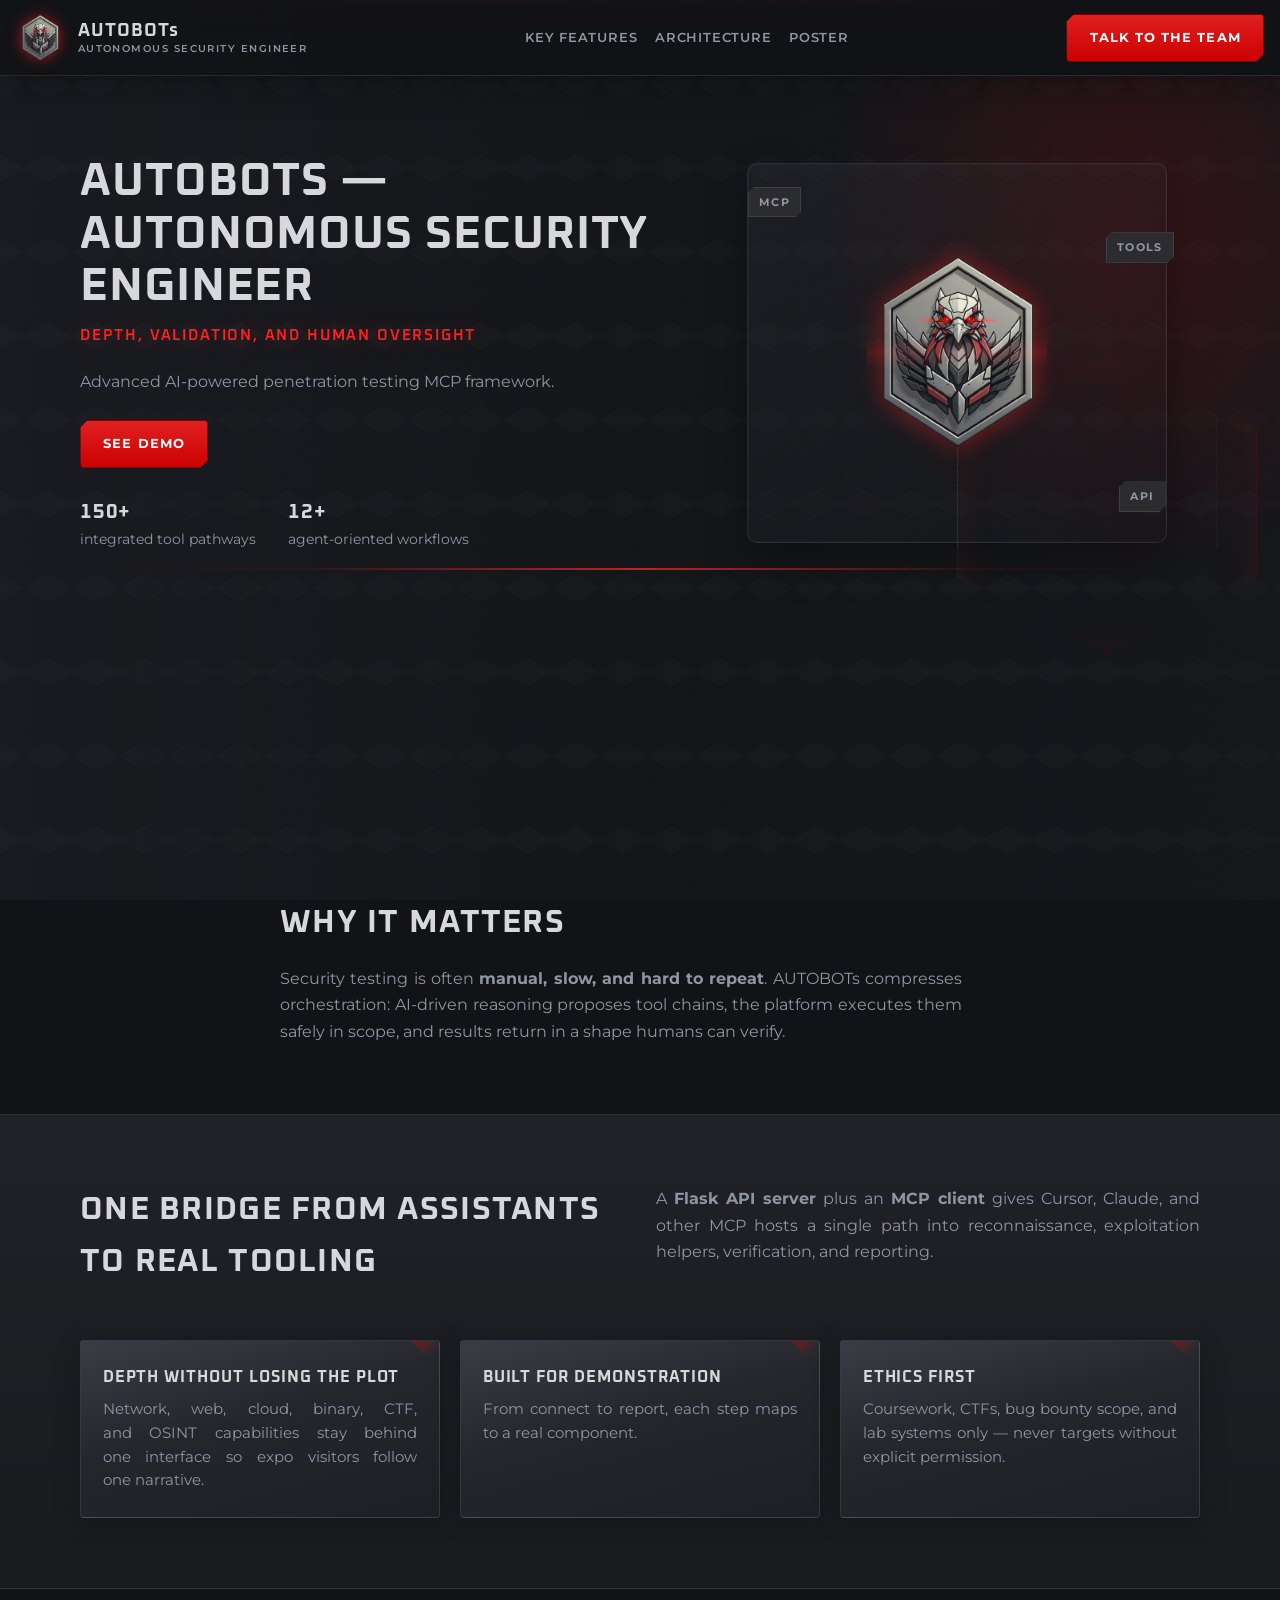
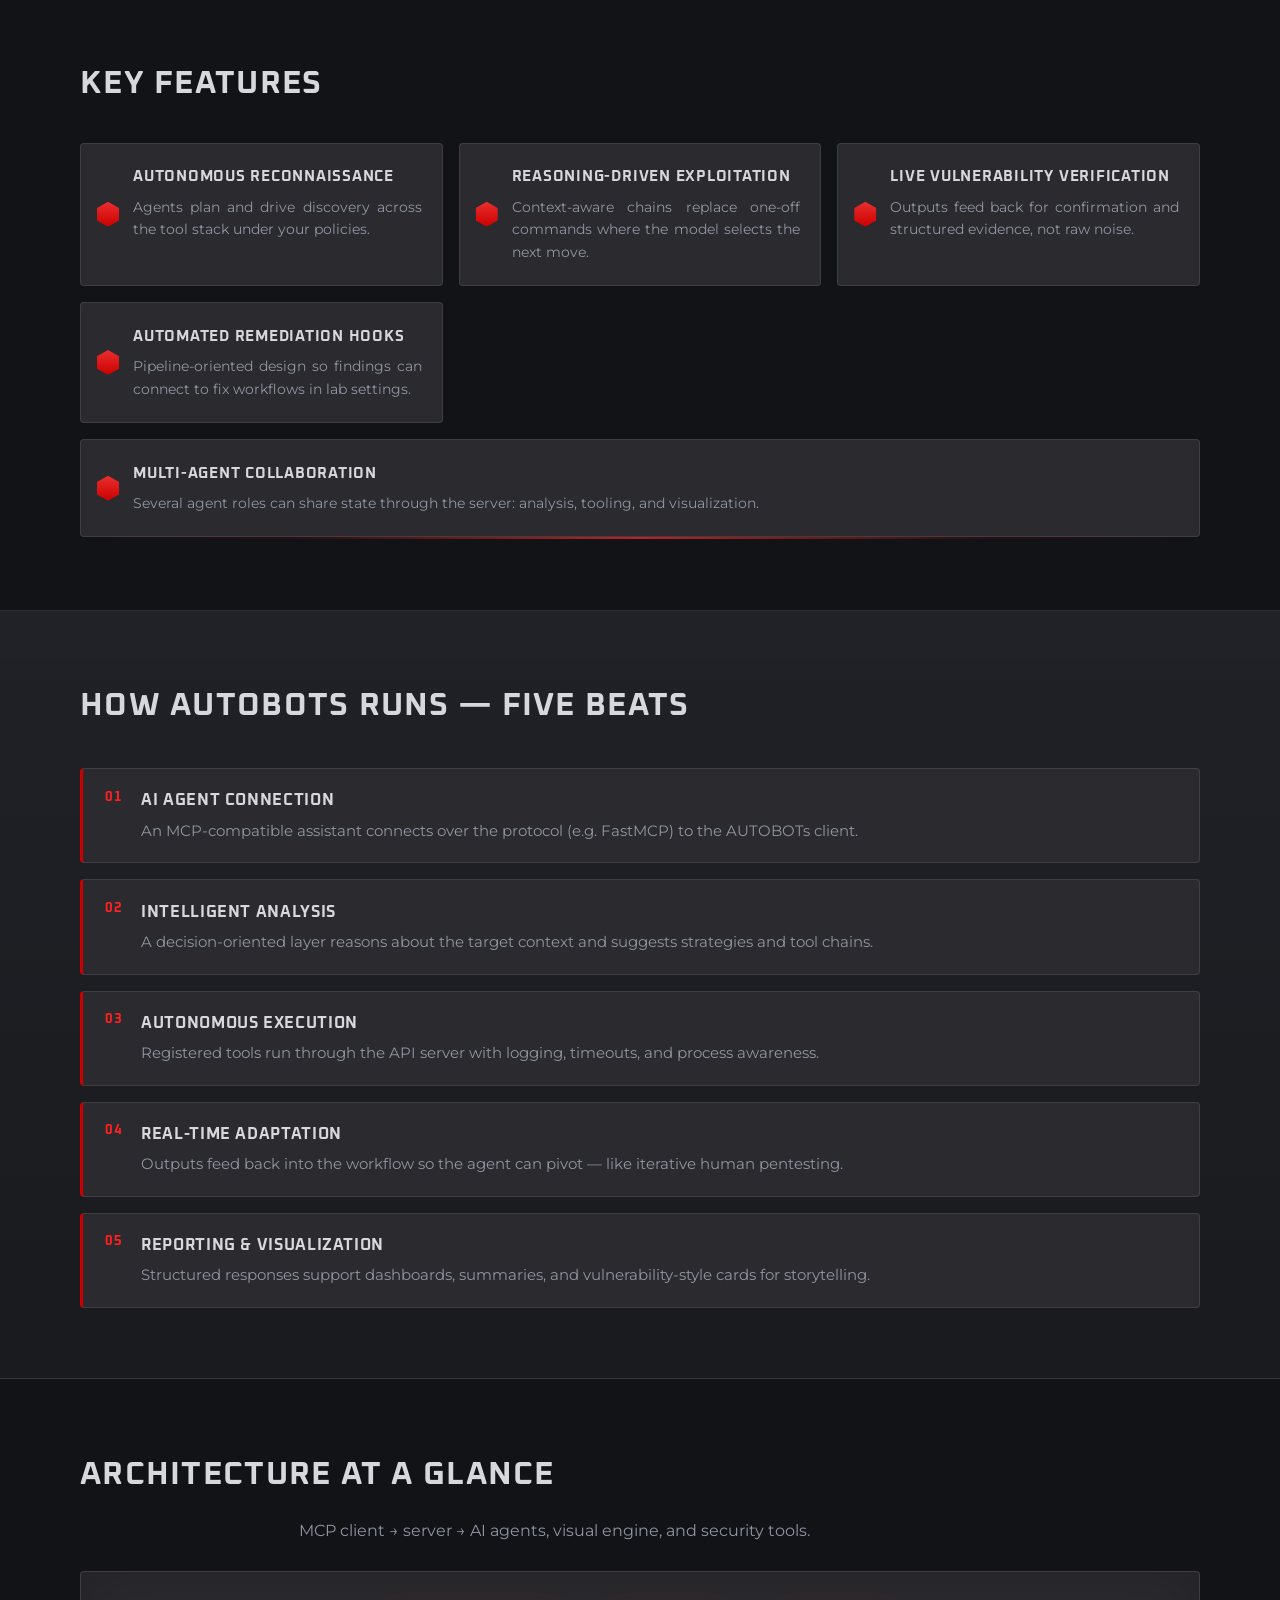
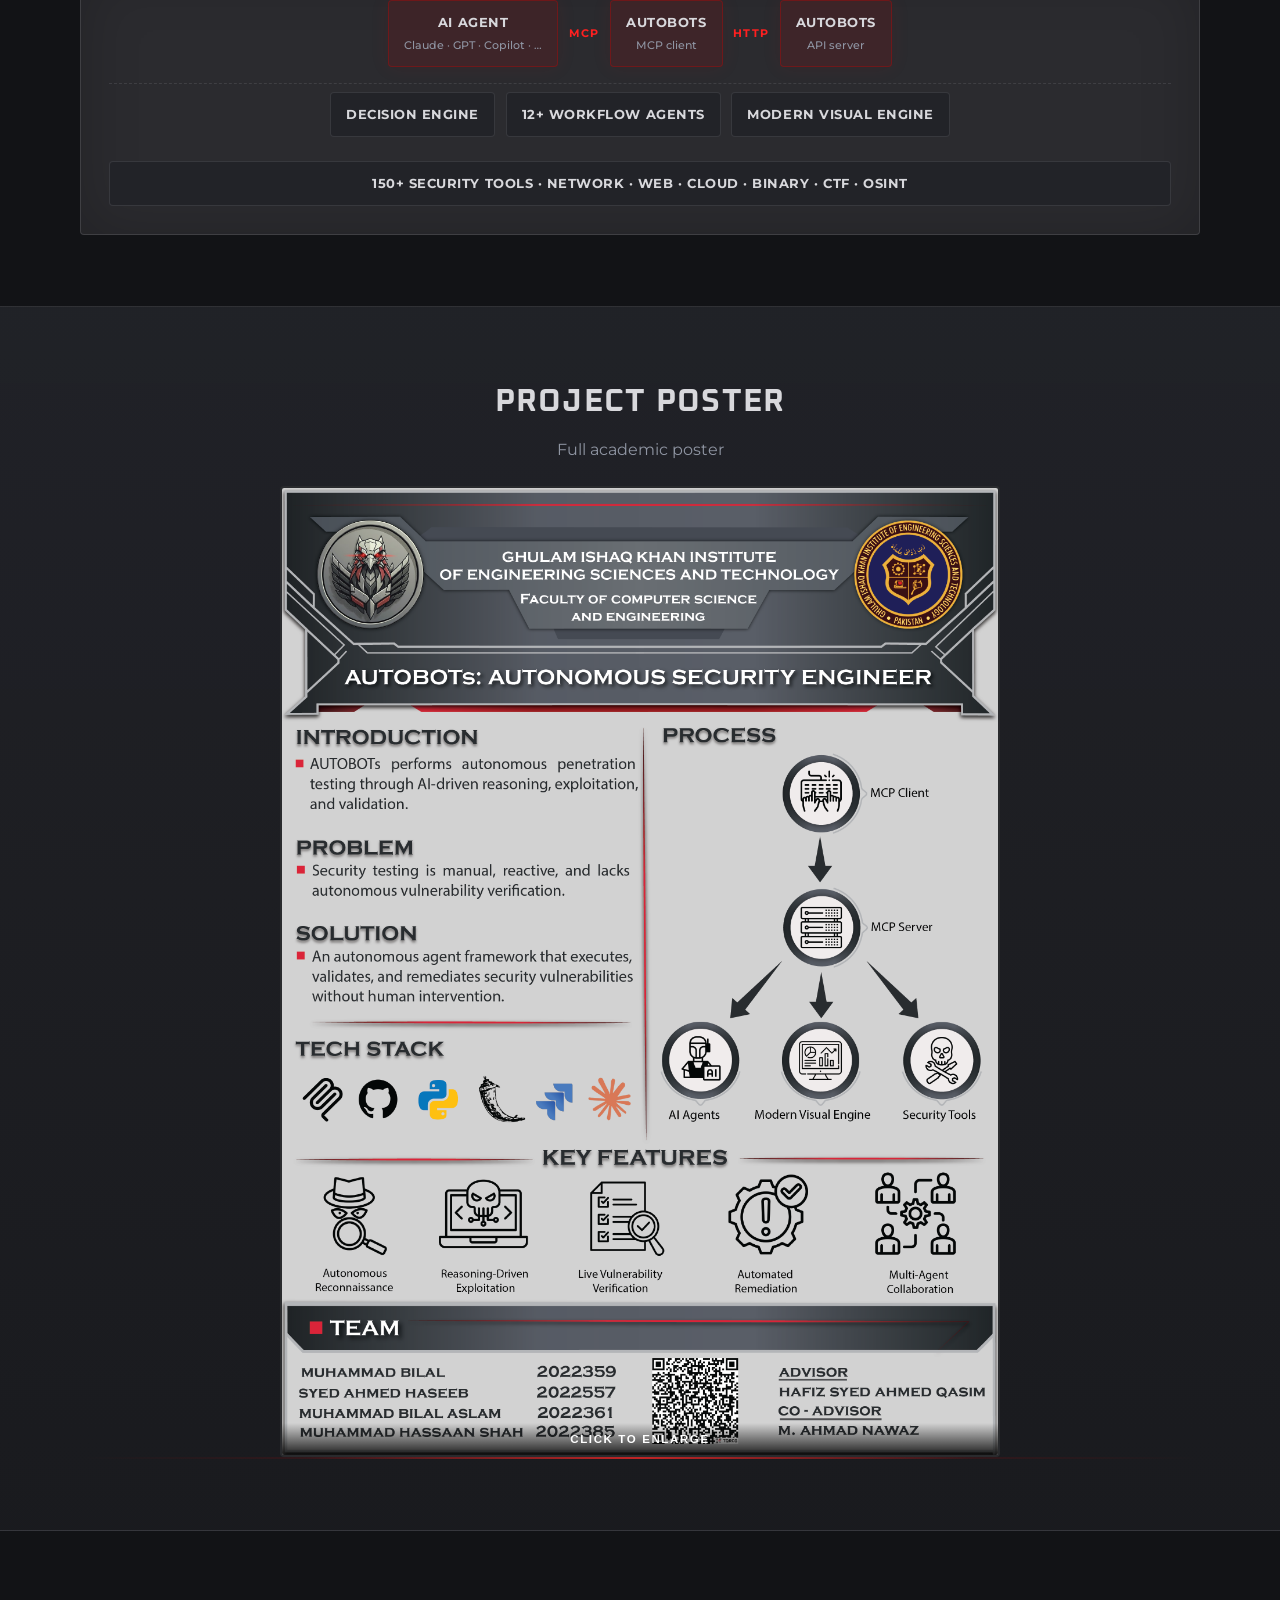
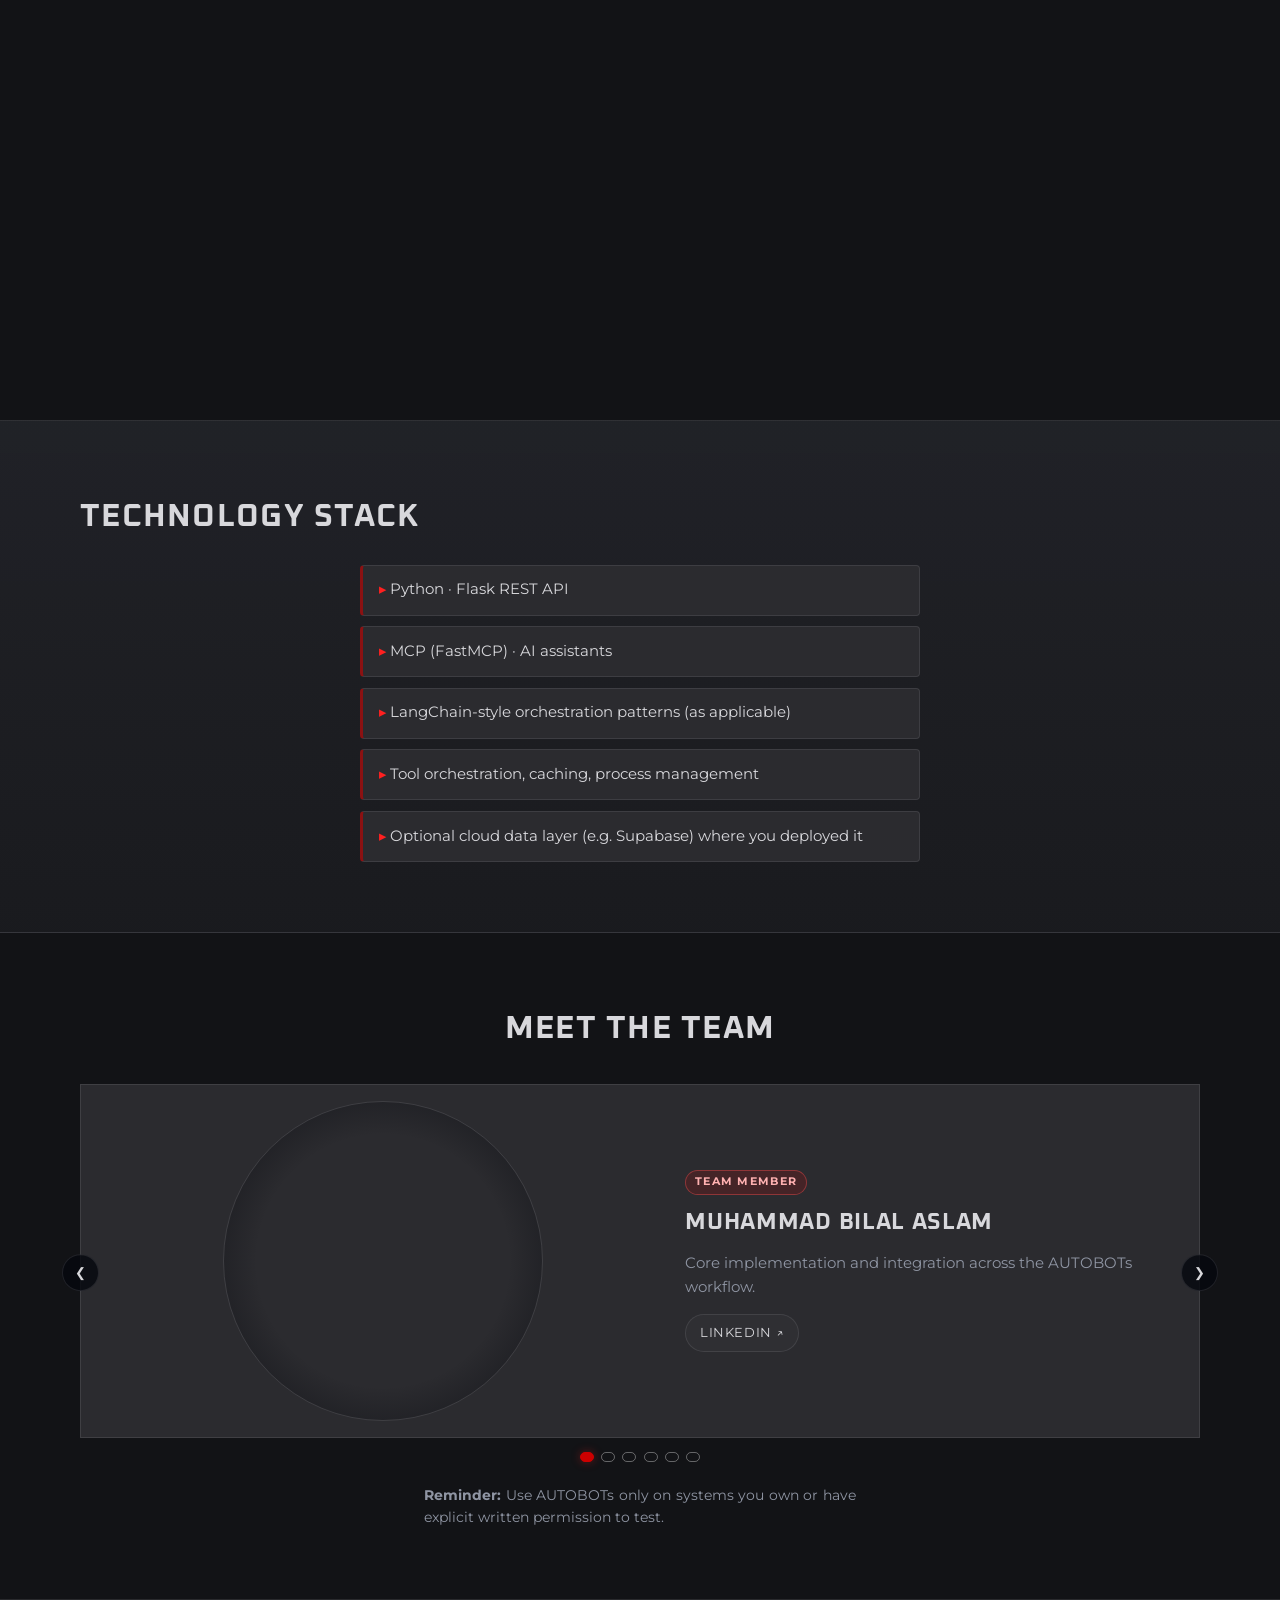
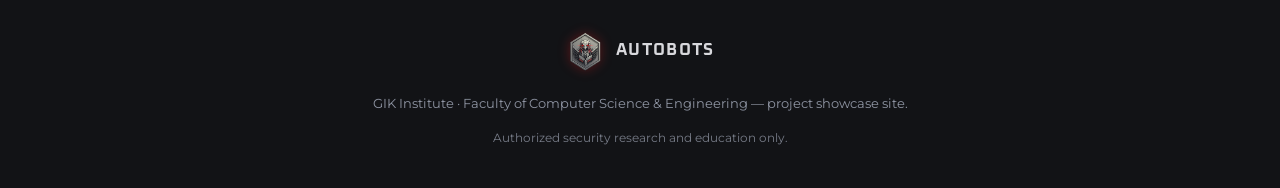
==== commit eb6904c4: "done" ====
--- a/index.html
+++ b/index.html
@@ -82,7 +82,7 @@
       <div class="wrap narrow">
         <h2 class="section-title">Why it matters</h2>
         <p class="section-lead">
-          Security testing is often <strong>manual, slow, and hard to repeat</strong>. AUTOBOTs compresses orchestration: AI-driven reasoning proposes tool chains, the platform executes them safely in scope, and results return in a shape humans can verify — aligned with how you present the <strong>problem → solution</strong> story on your poster.
+          Security testing is often <strong>manual, slow, and hard to repeat</strong>. AUTOBOTs compresses orchestration: AI-driven reasoning proposes tool chains, the platform executes them safely in scope, and results return in a shape humans can verify.
         </p>
       </div>
     </section>
@@ -92,7 +92,7 @@
         <div class="split-head">
           <h2 class="section-title">One bridge from assistants to real tooling</h2>
           <p class="section-lead">
-            A <strong>Flask API server</strong> plus an <strong>MCP client</strong> gives Cursor, Claude, and other MCP hosts a single path into reconnaissance, exploitation helpers, verification, and reporting — the same flow as <strong>MCP Client → MCP Server → agents, visuals, and tools</strong> on your project board.
+            A <strong>Flask API server</strong> plus an <strong>MCP client</strong> gives Cursor, Claude, and other MCP hosts a single path into reconnaissance, exploitation helpers, verification, and reporting.
           </p>
         </div>
         <div class="cards cards-3">
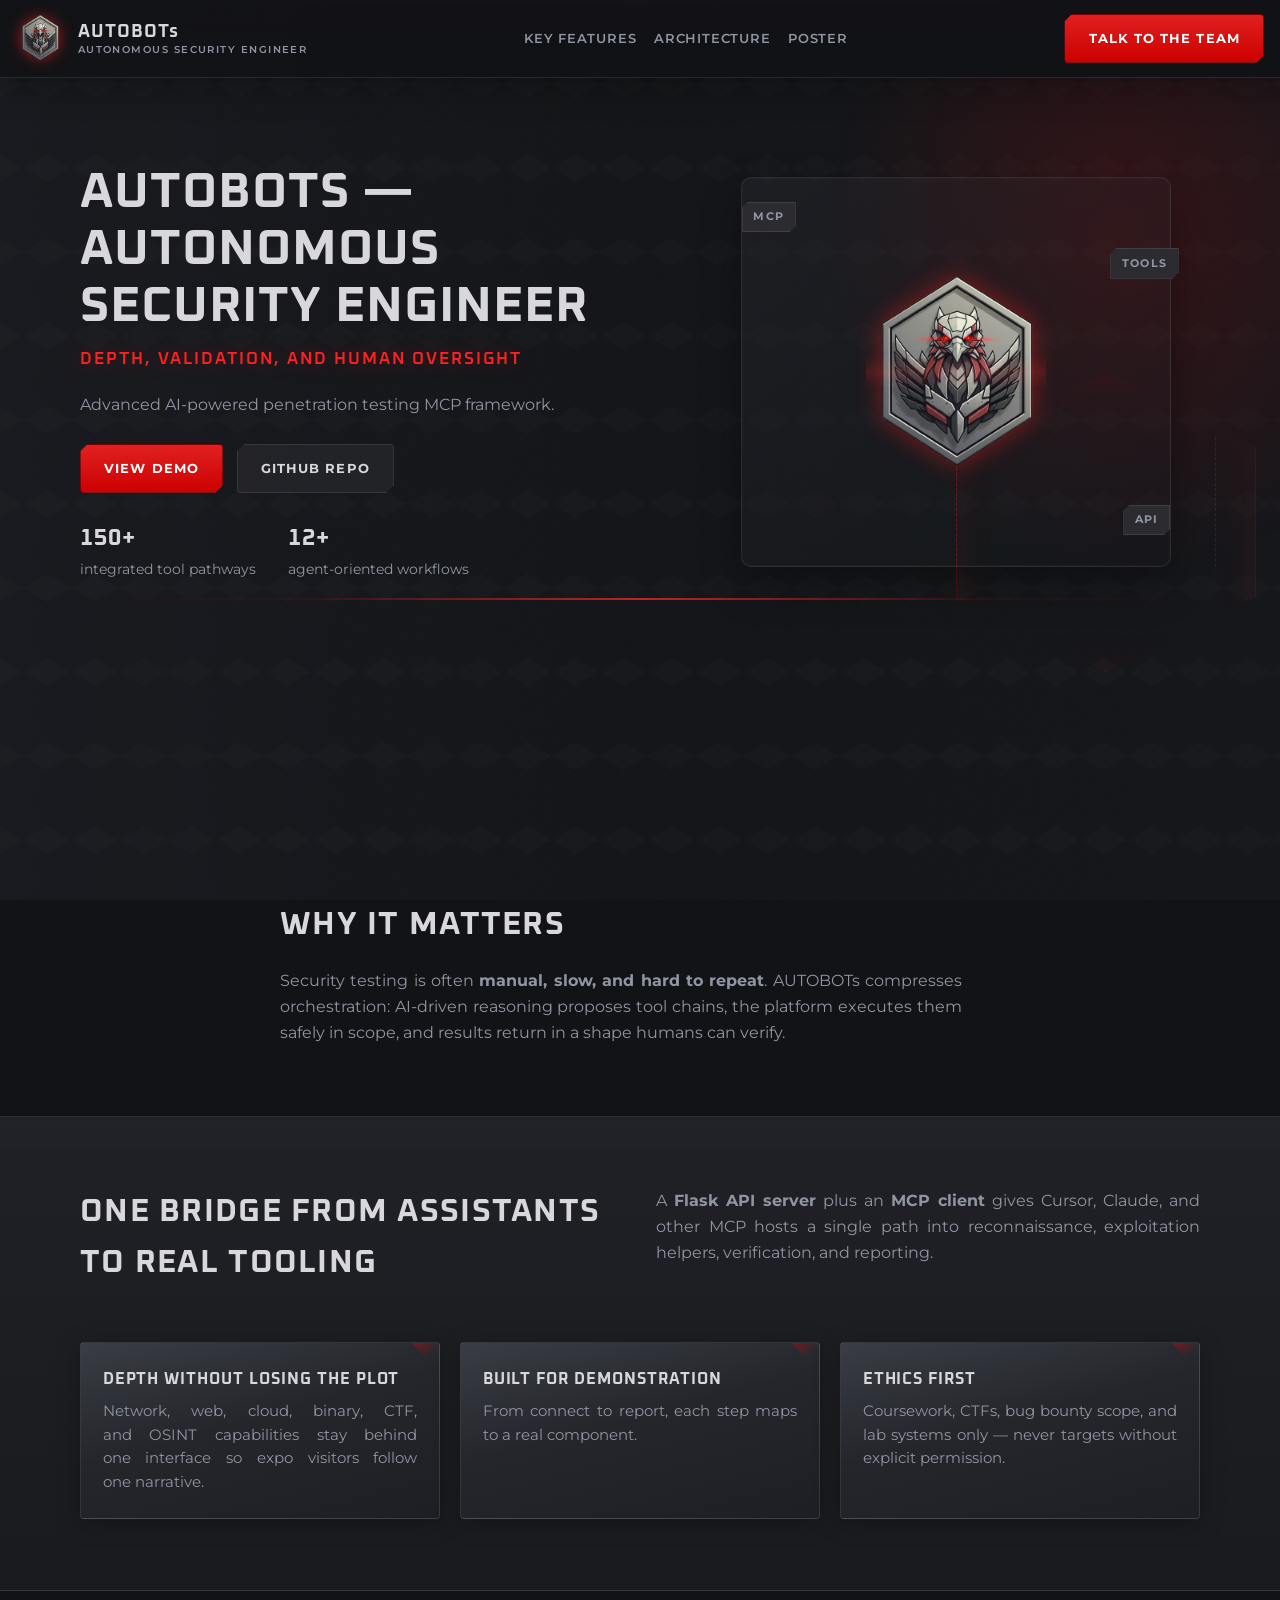
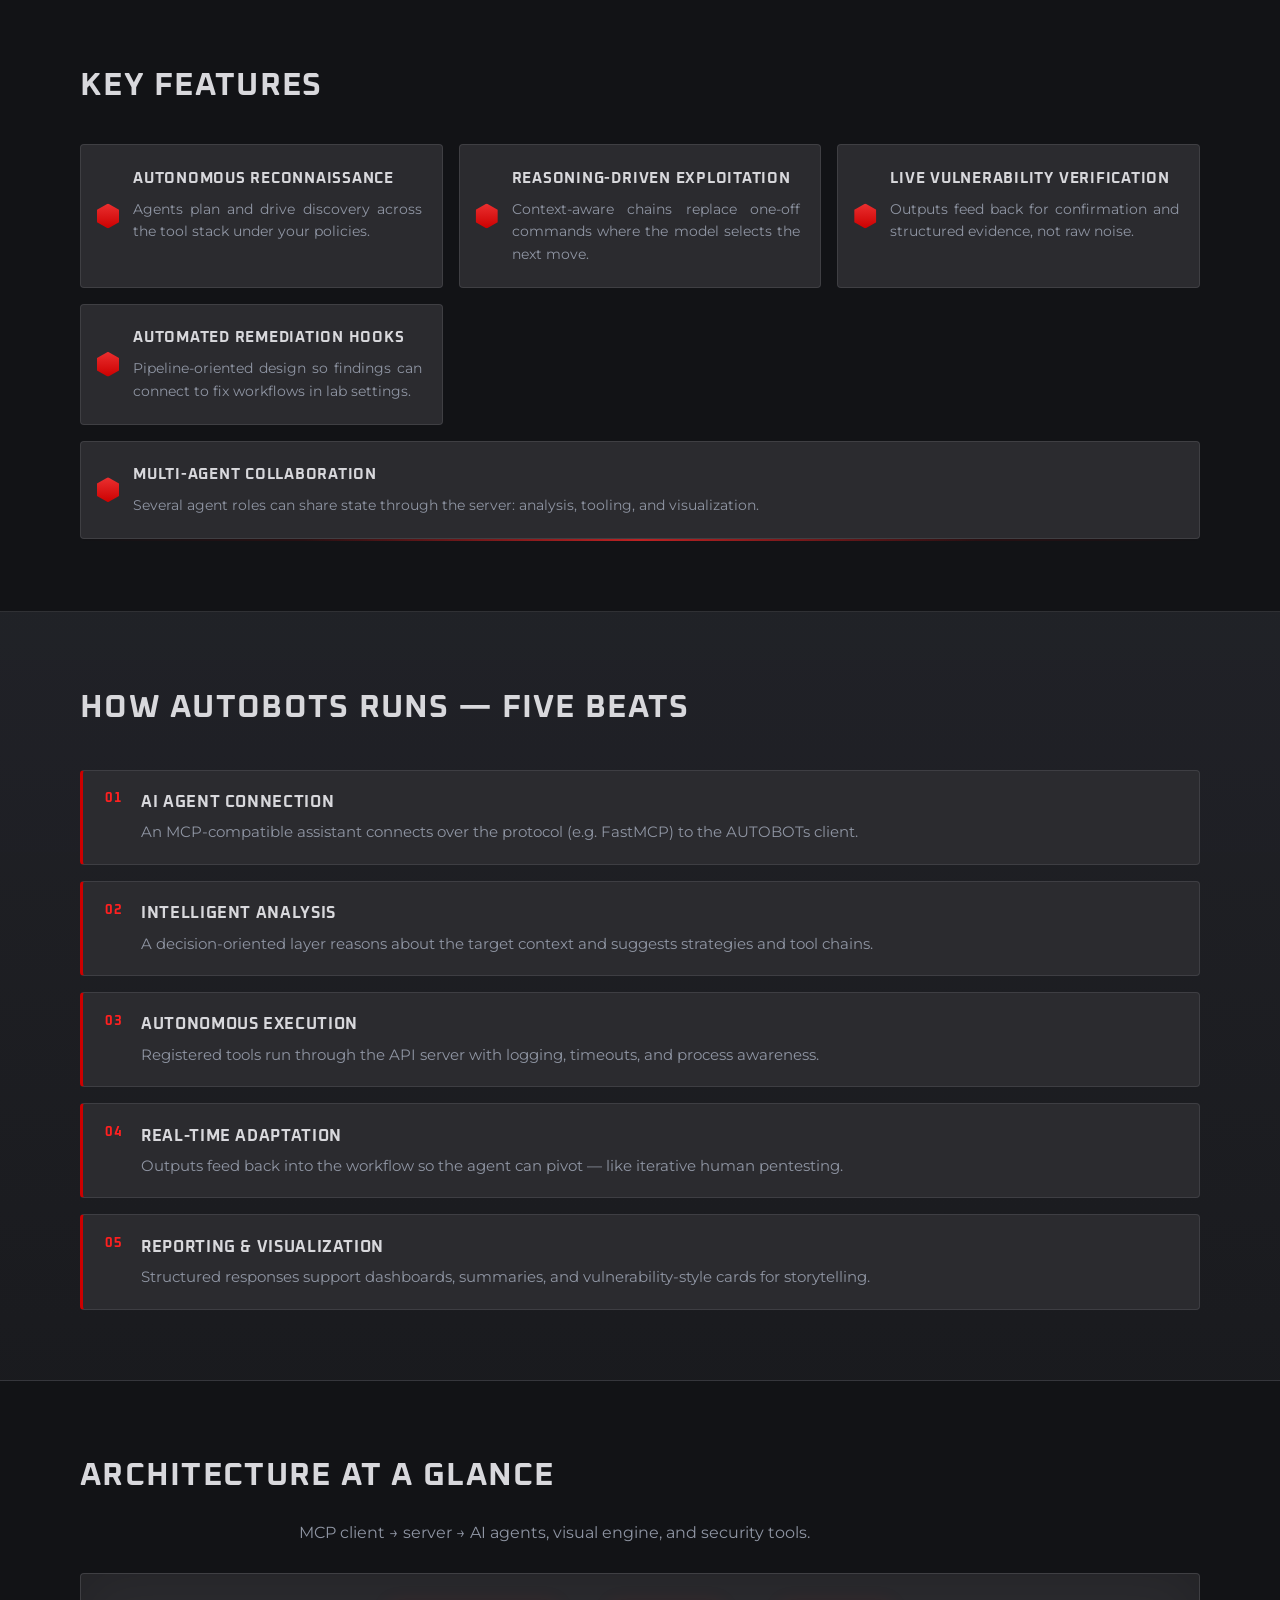
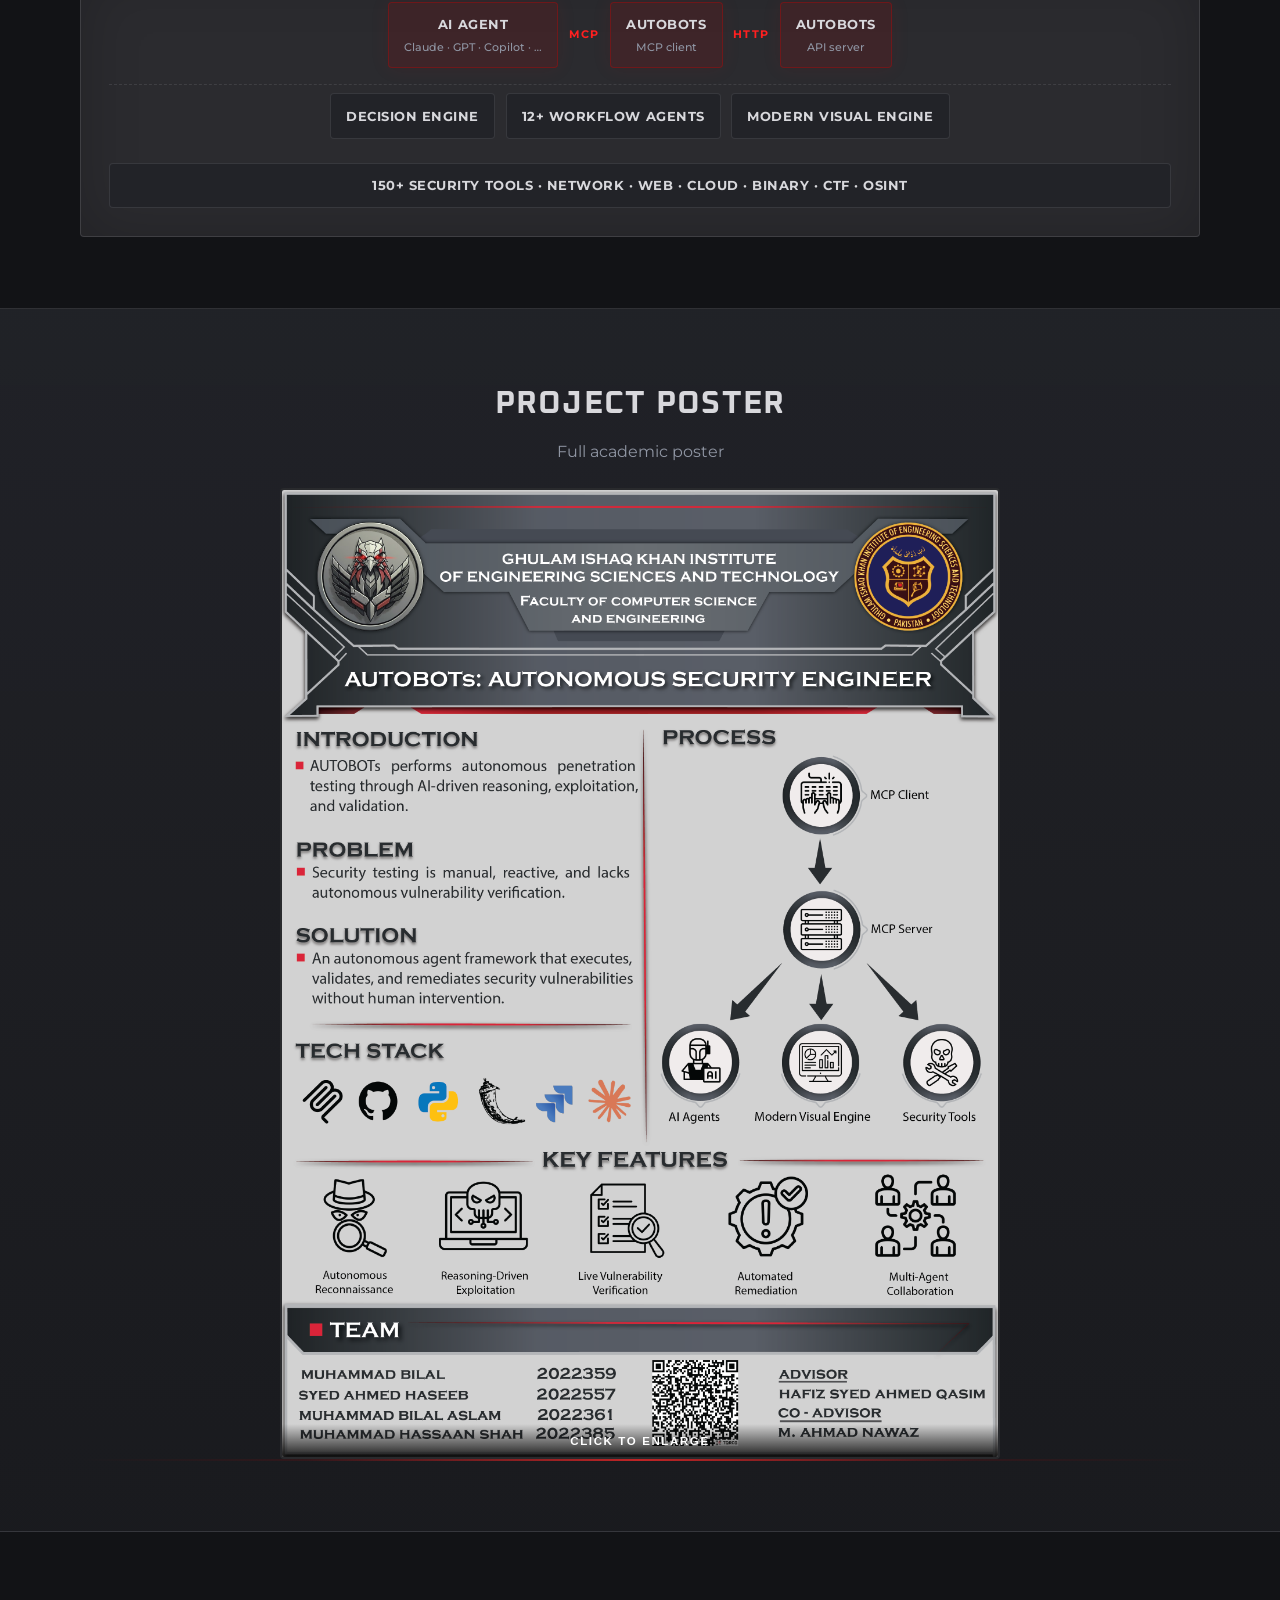
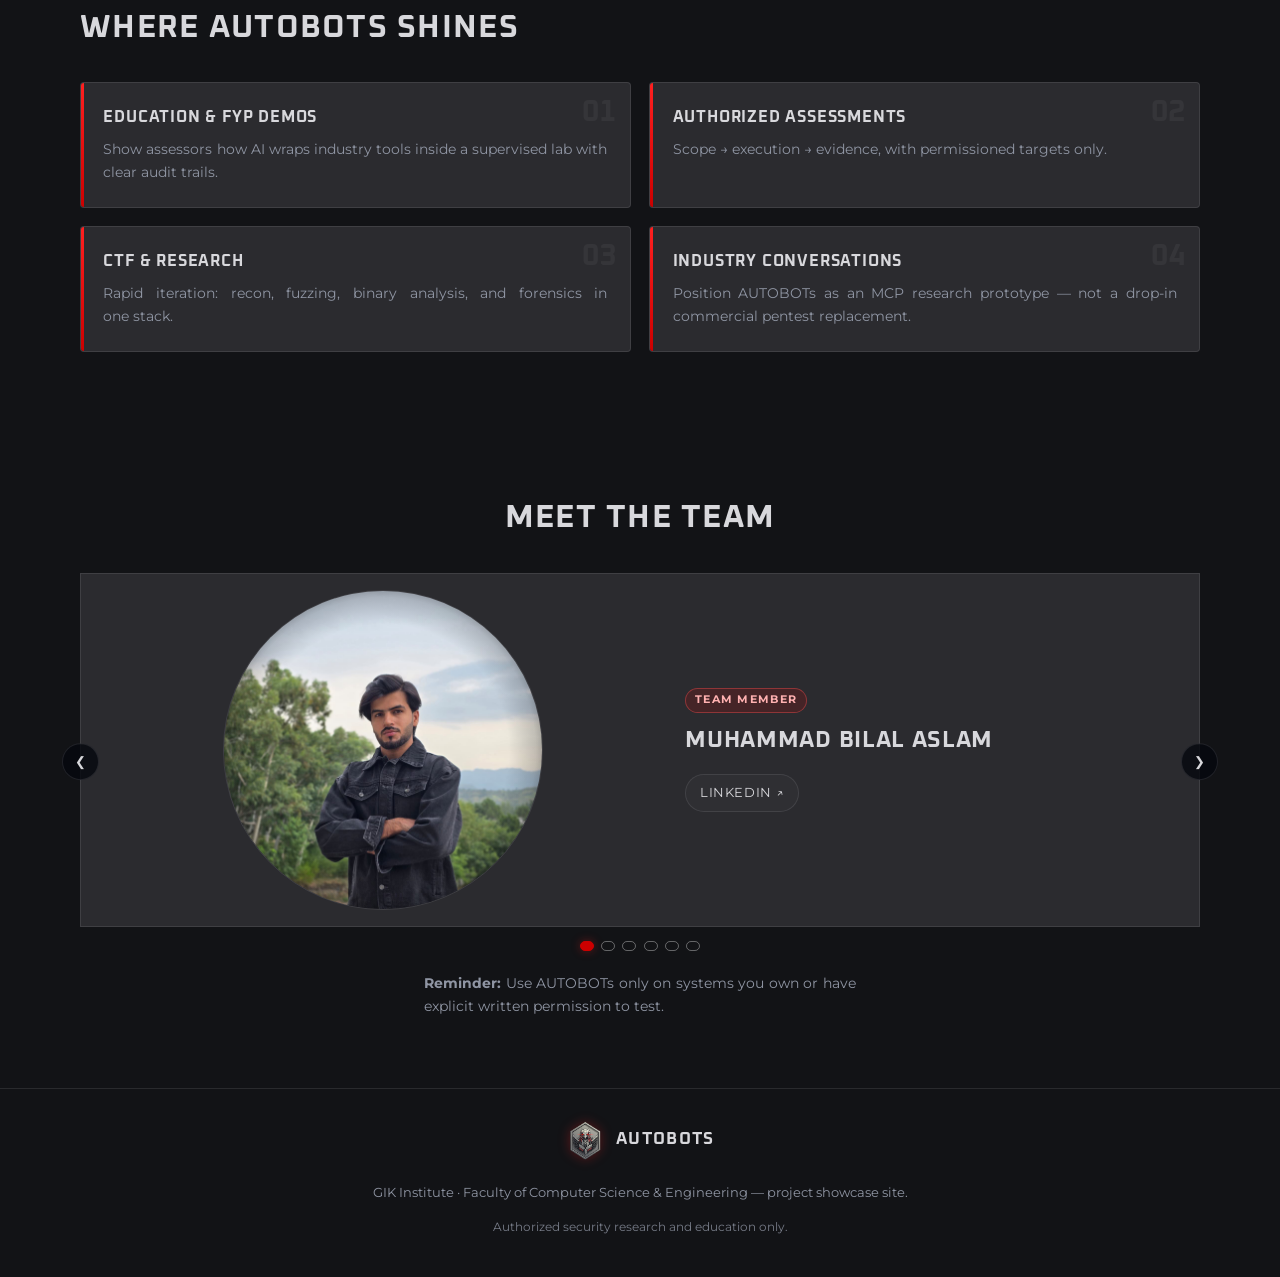
==== commit e312ef5d: "done" ====
--- a/index.html
+++ b/index.html
@@ -10,7 +10,7 @@
   <link rel="preconnect" href="https://fonts.googleapis.com" />
   <link rel="preconnect" href="https://fonts.gstatic.com" crossorigin />
   <link href="https://fonts.googleapis.com/css2?family=Montserrat:wght@400;500;600;700&family=Oxanium:wght@500;600;700&display=swap" rel="stylesheet" />
-  <link rel="stylesheet" href="css/style.css" />
+  <link rel="stylesheet" href="css/style.css?v=20260422-2" />
 </head>
 <body>
   <div class="bg-mesh" aria-hidden="true"></div>
@@ -54,7 +54,8 @@
             Advanced AI-powered penetration testing MCP framework.
           </p>
           <div class="hero-actions">
-            <a class="btn btn-primary" href="https://www.youtube.com/watch?v=YOUR_VIDEO_ID" target="_blank" rel="noopener noreferrer">See demo</a>
+            <a class="btn btn-primary" href="demo.html?v=1h_4rDDm5xE" target="_blank" rel="noopener noreferrer">View demo</a>
+            <a class="btn btn-ghost" href="https://github.com/haseeb557/AUTOBOTs-Autonomous-Security-Engineer.git" target="_blank" rel="noopener noreferrer">GitHub repo</a>
           </div>
           <ul class="hero-stats" aria-label="Platform highlights">
             <li><strong data-counter-target="150" data-counter-suffix="+">150+</strong> integrated tool pathways</li>
@@ -258,20 +259,6 @@
       </div>
     </section>
 
-    <section id="tech" class="section section-alt reveal" data-reveal>
-      <div class="wrap">
-        <h2 class="section-title">Technology stack</h2>
-        <p class="section-lead narrow"></p>
-        <ul class="tech-list">
-          <li>Python · Flask REST API</li>
-          <li>MCP (FastMCP) · AI assistants</li>
-          <li>LangChain-style orchestration patterns (as applicable)</li>
-          <li>Tool orchestration, caching, process management</li>
-          <li>Optional cloud data layer (e.g. Supabase) where you deployed it</li>
-        </ul>
-      </div>
-    </section>
-
     <section id="contact" class="section cta-section reveal" data-reveal>
       <div class="wrap cta-inner">
         <h2 class="section-title">Meet the Team</h2>
@@ -314,6 +301,6 @@
     </div>
   </div>
 
-  <script src="js/main.js"></script>
+  <script src="js/main.js?v=20260422-1"></script>
 </body>
 </html>
--- a/css/style.css
+++ b/css/style.css
@@ -471,11 +471,76 @@
 
 /* Hero */
 .hero {
-  padding: clamp(2.5rem, 7vw, 5rem) 0 3rem;
+  padding: clamp(2.2rem, 6vw, 4.8rem) 0 2.8rem;
   position: relative;
   overflow: hidden;
   z-index: 2;
   min-height: calc(100svh - 86px);
+}
+
+/* Desktop hero scale-up to reduce empty fold space */
+@media (min-width: 1024px) {
+  .hero {
+    padding-top: clamp(2.8rem, 7vw, 5.4rem);
+    padding-bottom: 3.4rem;
+  }
+
+  .hero h1 {
+    font-size: clamp(2.3rem, 5vw, 3.8rem);
+  }
+
+  .subtitle-poster {
+    font-size: clamp(1rem, 1.45vw, 1.2rem);
+    margin-bottom: 1.45rem;
+  }
+
+  .lead {
+    font-size: clamp(1.08rem, 1.35vw, 1.24rem);
+    margin-bottom: 1.9rem;
+  }
+
+  .hero-actions {
+    margin-bottom: 2rem;
+  }
+
+  .btn {
+    padding: 0.95rem 1.6rem;
+    font-size: 0.9rem;
+  }
+
+  .hero-stats {
+    font-size: 0.95rem;
+    gap: 1.4rem 2.4rem;
+  }
+
+  .hero-stats strong {
+    font-size: clamp(1.4rem, 2.05vw, 1.8rem);
+  }
+
+  .hero-visual {
+    min-height: 420px;
+  }
+
+  .emblem-stack {
+    width: min(100%, 500px);
+    height: 450px;
+  }
+
+  .hex-ring--outer {
+    width: 340px;
+    height: 340px;
+  }
+
+  .hex-ring--inner {
+    width: 300px;
+    height: 300px;
+  }
+
+  .emblem-core,
+  .emblem-img {
+    width: 220px;
+    height: 220px;
+  }
 }
 
 .hero::before {
@@ -492,7 +557,7 @@
 .hero-grid {
   display: grid;
   grid-template-columns: 1.1fr 0.9fr;
-  gap: clamp(2rem, 3vw, 3.2rem);
+  gap: clamp(1.6rem, 2.8vw, 3rem);
   align-items: center;
   position: relative;
 }
@@ -515,7 +580,7 @@
 
 .hero h1 {
   font-family: var(--font-display);
-  font-size: clamp(1.85rem, 4vw, 2.85rem);
+  font-size: clamp(1.95rem, 4.4vw, 3.1rem);
   line-height: 1.15;
   font-weight: 700;
   margin: 0 0 0.65rem;
@@ -526,7 +591,7 @@
 .subtitle-poster {
   margin: 0 0 1.25rem;
   font-family: var(--font-display);
-  font-size: 0.95rem;
+  font-size: clamp(0.9rem, 1.3vw, 1.05rem);
   font-weight: 600;
   letter-spacing: 0.12em;
   text-transform: uppercase;
@@ -535,7 +600,7 @@
 }
 
 .lead {
-  font-size: 1.02rem;
+  font-size: clamp(1rem, 1.2vw, 1.12rem);
   color: var(--muted);
   margin: 0 0 1.6rem;
   max-width: 56ch;
@@ -551,7 +616,7 @@
 .hero-actions {
   display: flex;
   flex-wrap: wrap;
-  gap: 0.75rem;
+  gap: 0.85rem;
   margin-bottom: 1.75rem;
 }
 
@@ -559,10 +624,10 @@
   display: inline-flex;
   align-items: center;
   justify-content: center;
-  padding: 0.78rem 1.4rem;
+  padding: 0.82rem 1.45rem;
   border-radius: var(--radius);
   font-weight: 700;
-  font-size: 0.82rem;
+  font-size: 0.84rem;
   text-decoration: none;
   border: 1px solid transparent;
   text-transform: uppercase;
@@ -606,13 +671,13 @@
   display: flex;
   flex-wrap: wrap;
   gap: 1.25rem 2rem;
-  font-size: 0.85rem;
+  font-size: 0.86rem;
   color: var(--muted);
 }
 
 .hero-stats strong {
   display: block;
-  font-size: 1.28rem;
+  font-size: clamp(1.28rem, 1.8vw, 1.5rem);
   color: var(--text);
   font-family: var(--font-display);
   letter-spacing: 0.04em;
@@ -623,14 +688,14 @@
   display: flex;
   justify-content: center;
   align-items: center;
-  min-height: 300px;
+  min-height: 320px;
   position: relative;
 }
 
 .emblem-stack {
   position: relative;
-  width: min(100%, 420px);
-  height: 380px;
+  width: min(100%, 430px);
+  height: 390px;
   display: flex;
   align-items: center;
   justify-content: center;
@@ -1433,6 +1498,13 @@
   text-align: left;
 }
 
+.team-slide-badges {
+  display: flex;
+  align-items: center;
+  gap: 1rem;
+  flex-wrap: wrap;
+}
+
 .team-slide-badge {
   display: inline-flex;
   width: fit-content;
@@ -1536,11 +1608,21 @@
 @media (max-width: 900px) {
   .team-slide {
     grid-template-columns: 1fr;
+    justify-items: center;
   }
 
   .team-slide-image-wrap {
-    min-height: 260px;
+    min-height: 0;
+    height: auto;
     width: min(100%, 280px);
+    aspect-ratio: 1 / 1;
+    align-self: start;
+    justify-self: center;
+    flex: none;
+  }
+
+  .team-slide-body {
+    width: 100%;
   }
 
   .team-carousel-nav--prev {
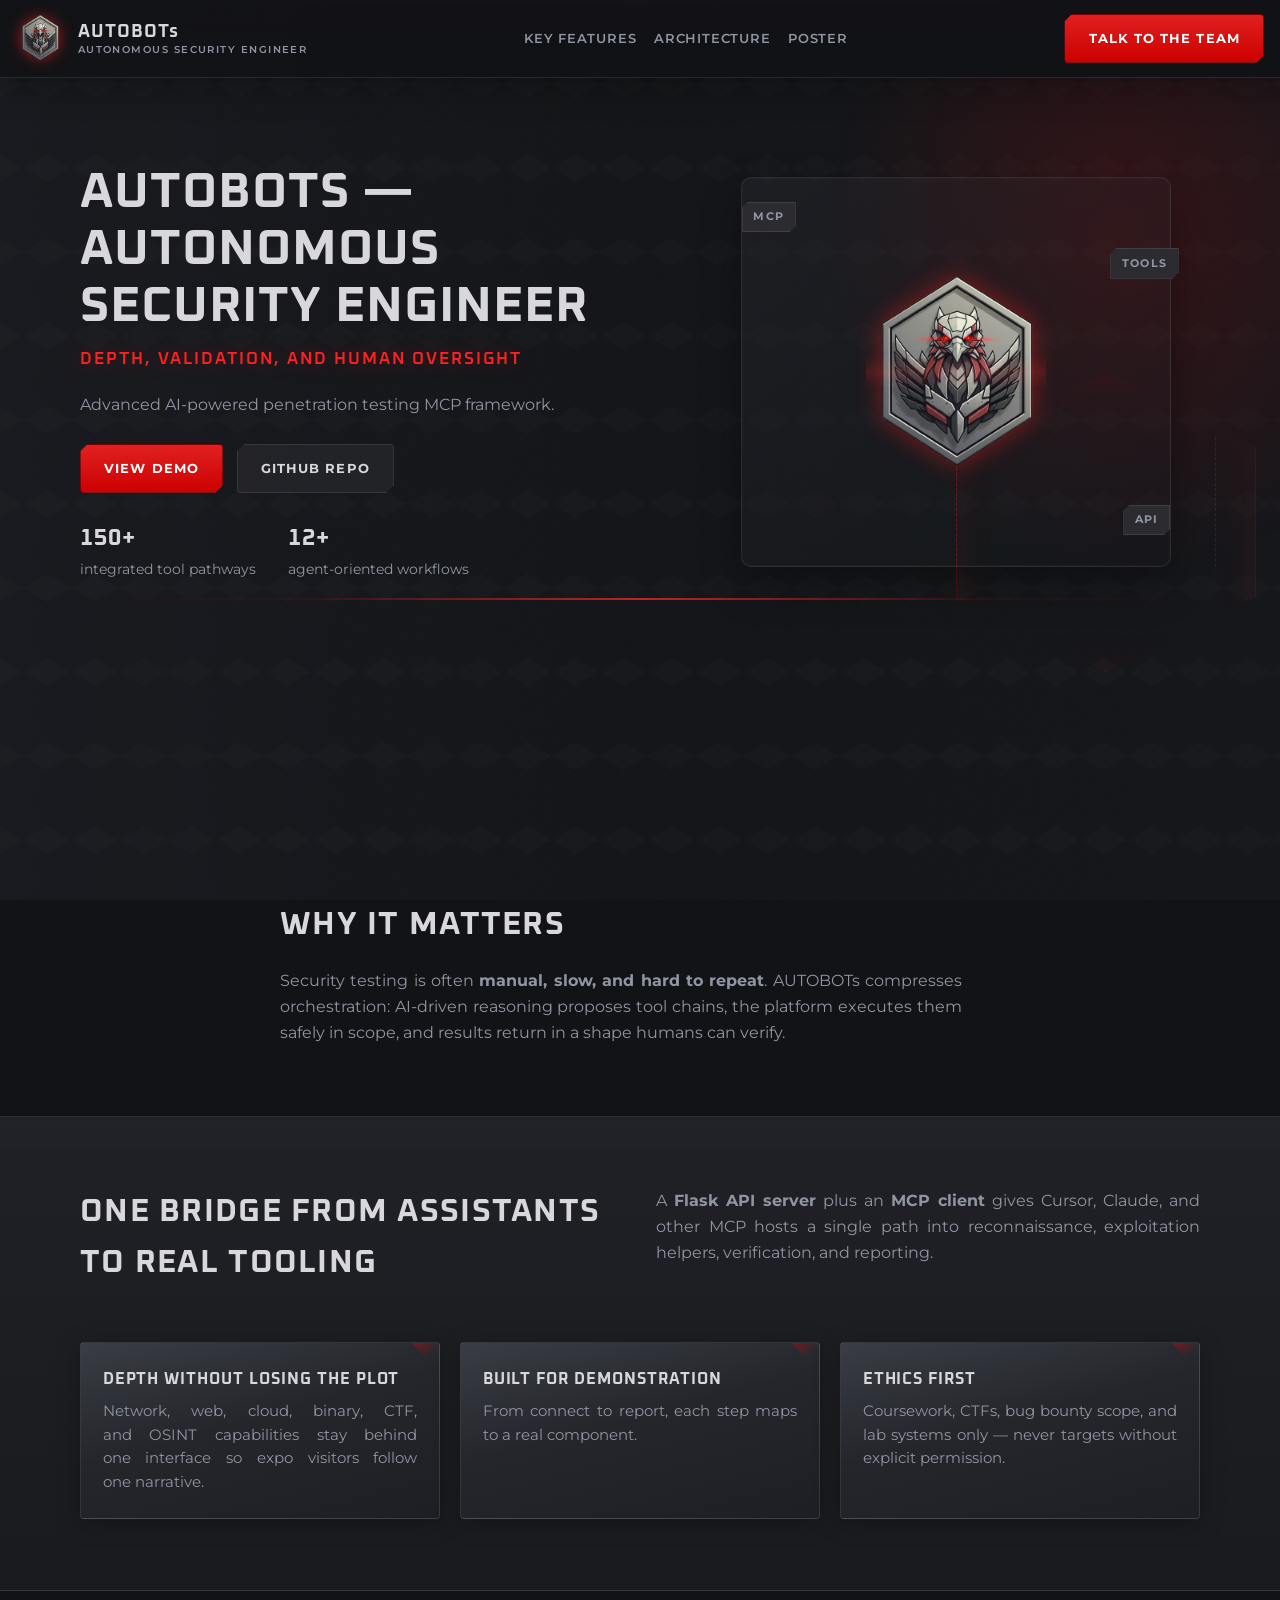
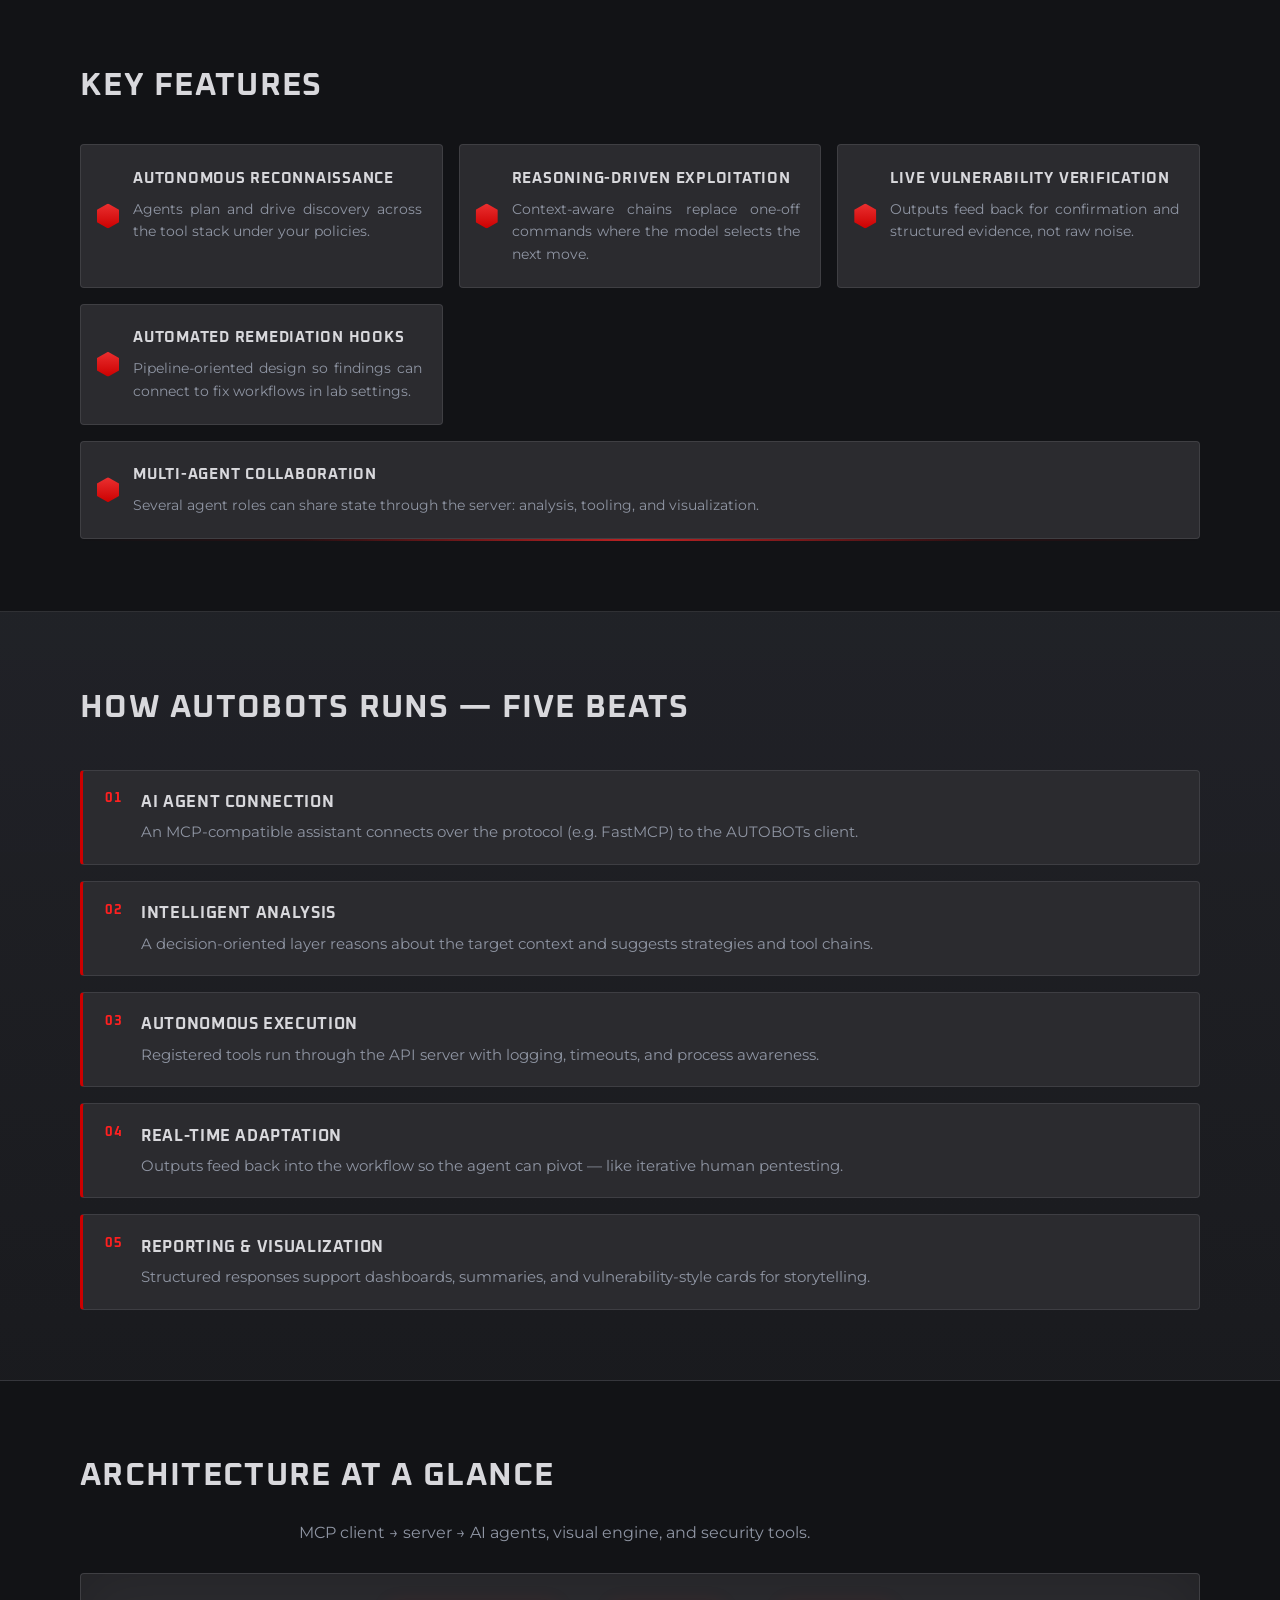
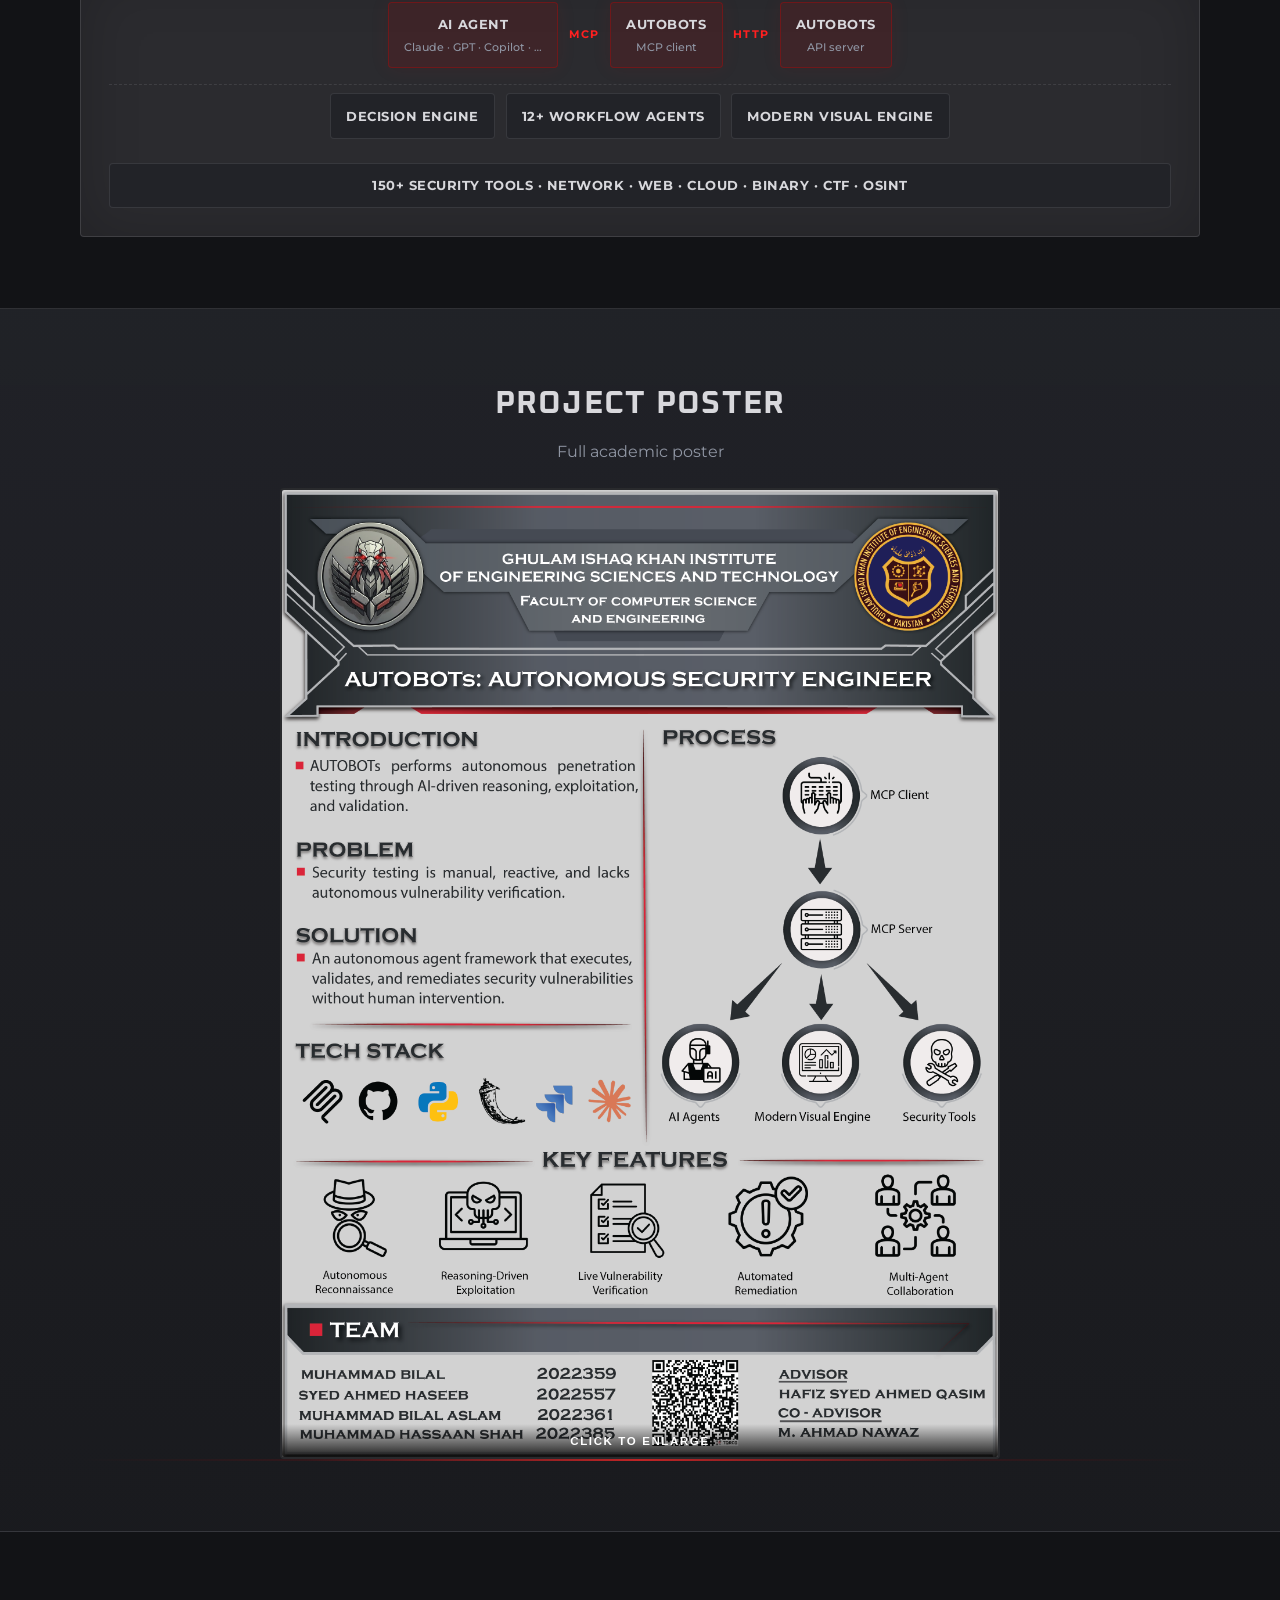
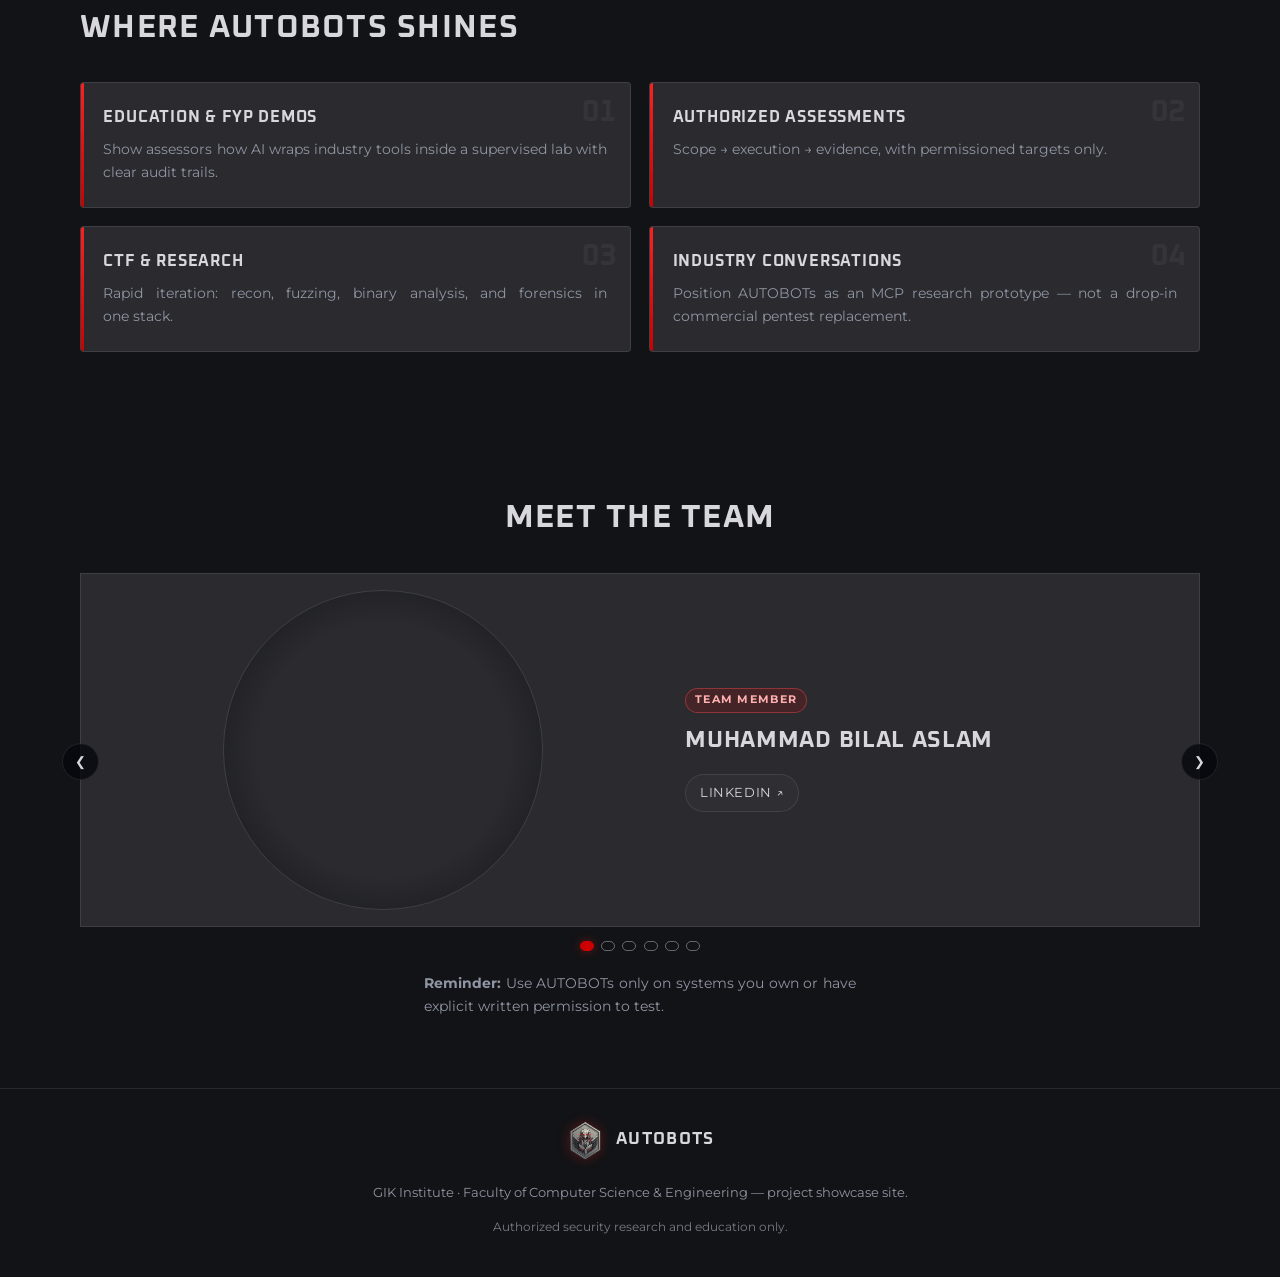
==== commit 04c94e9d: "done" ====
(no text change in the page or its own stylesheets)
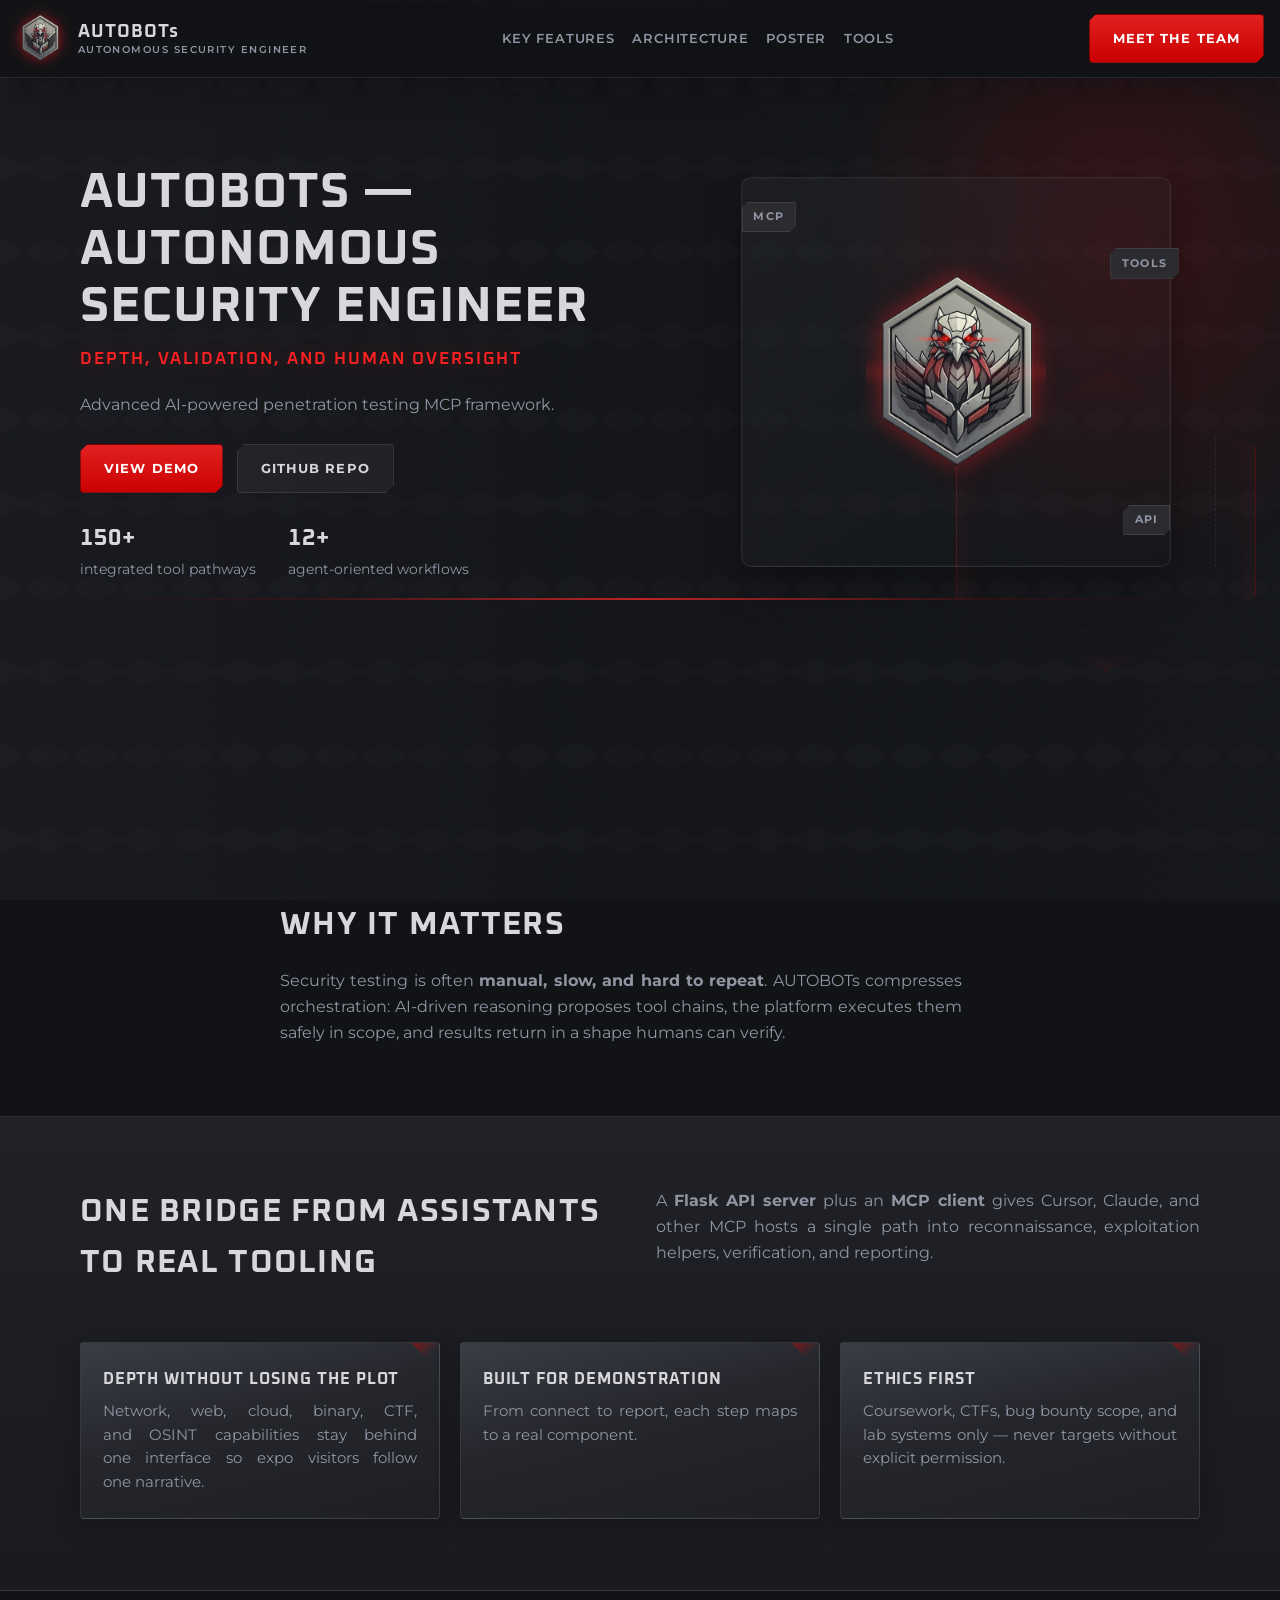
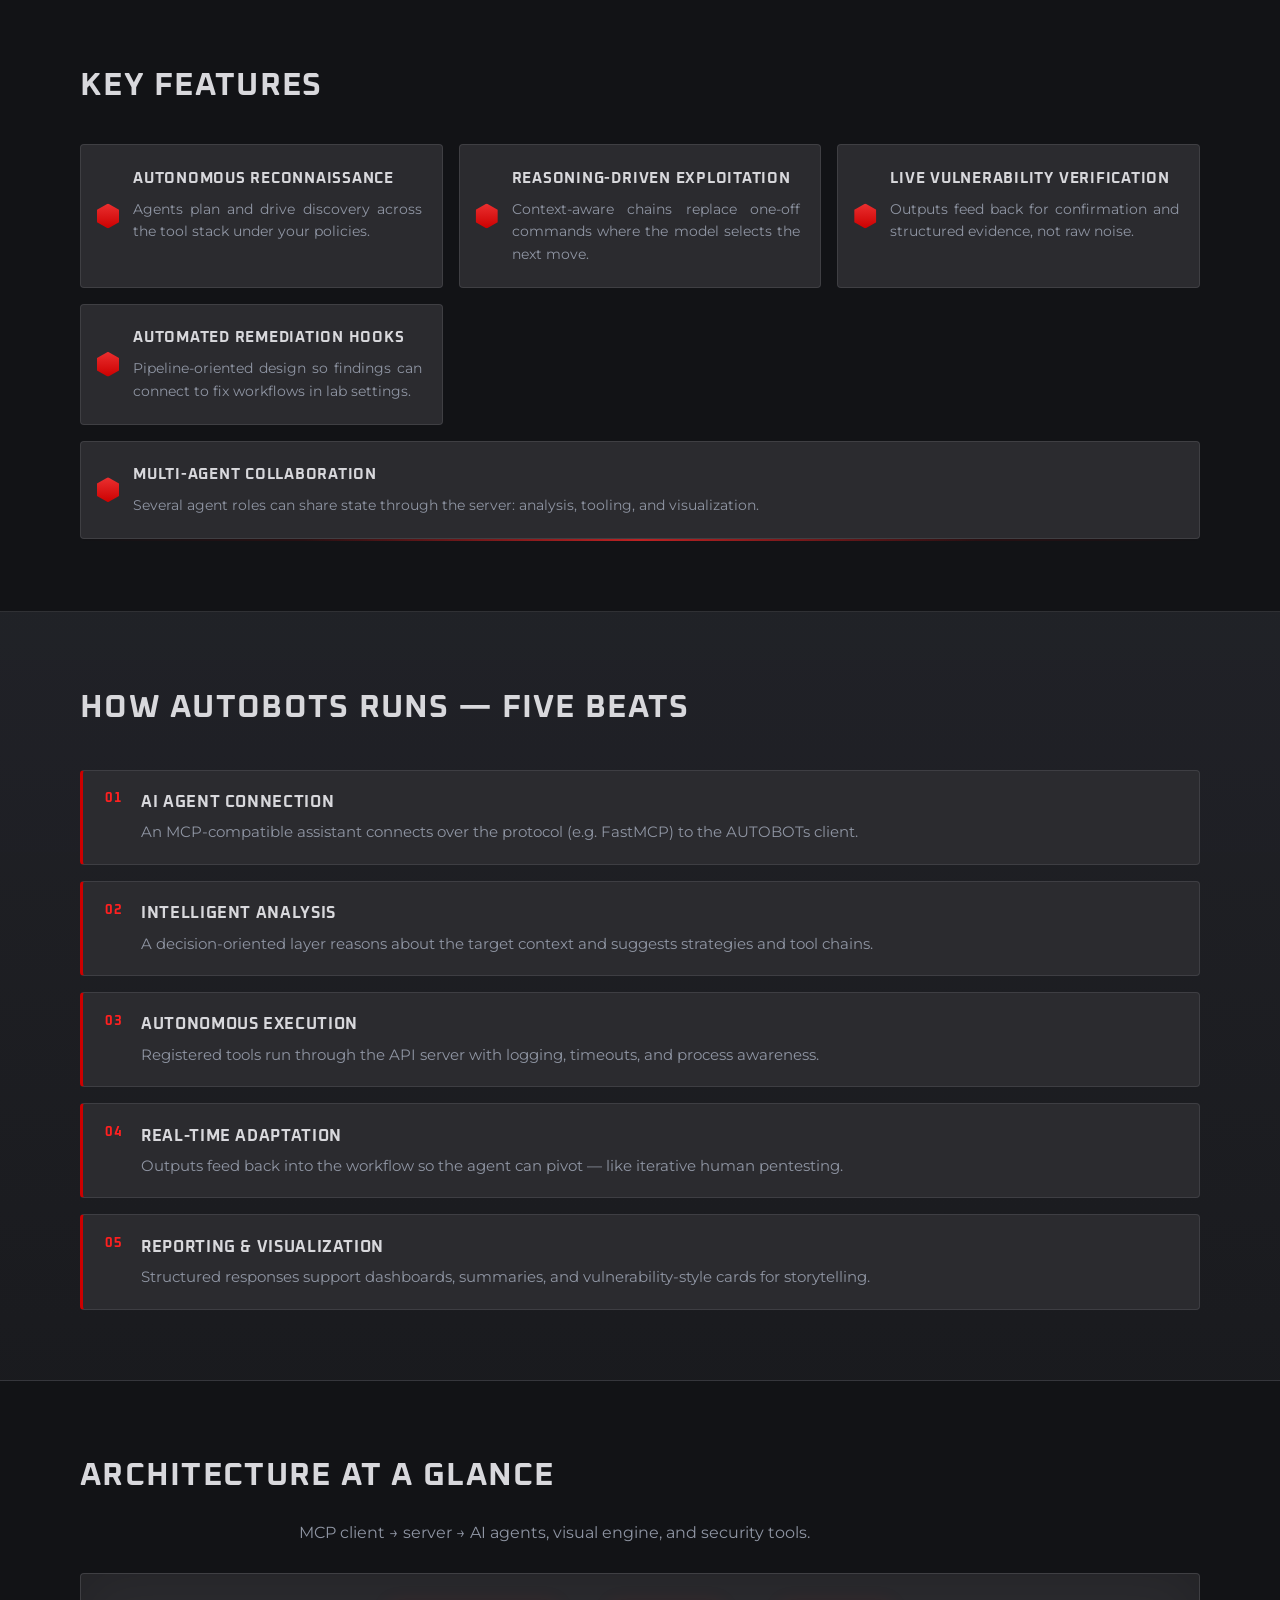
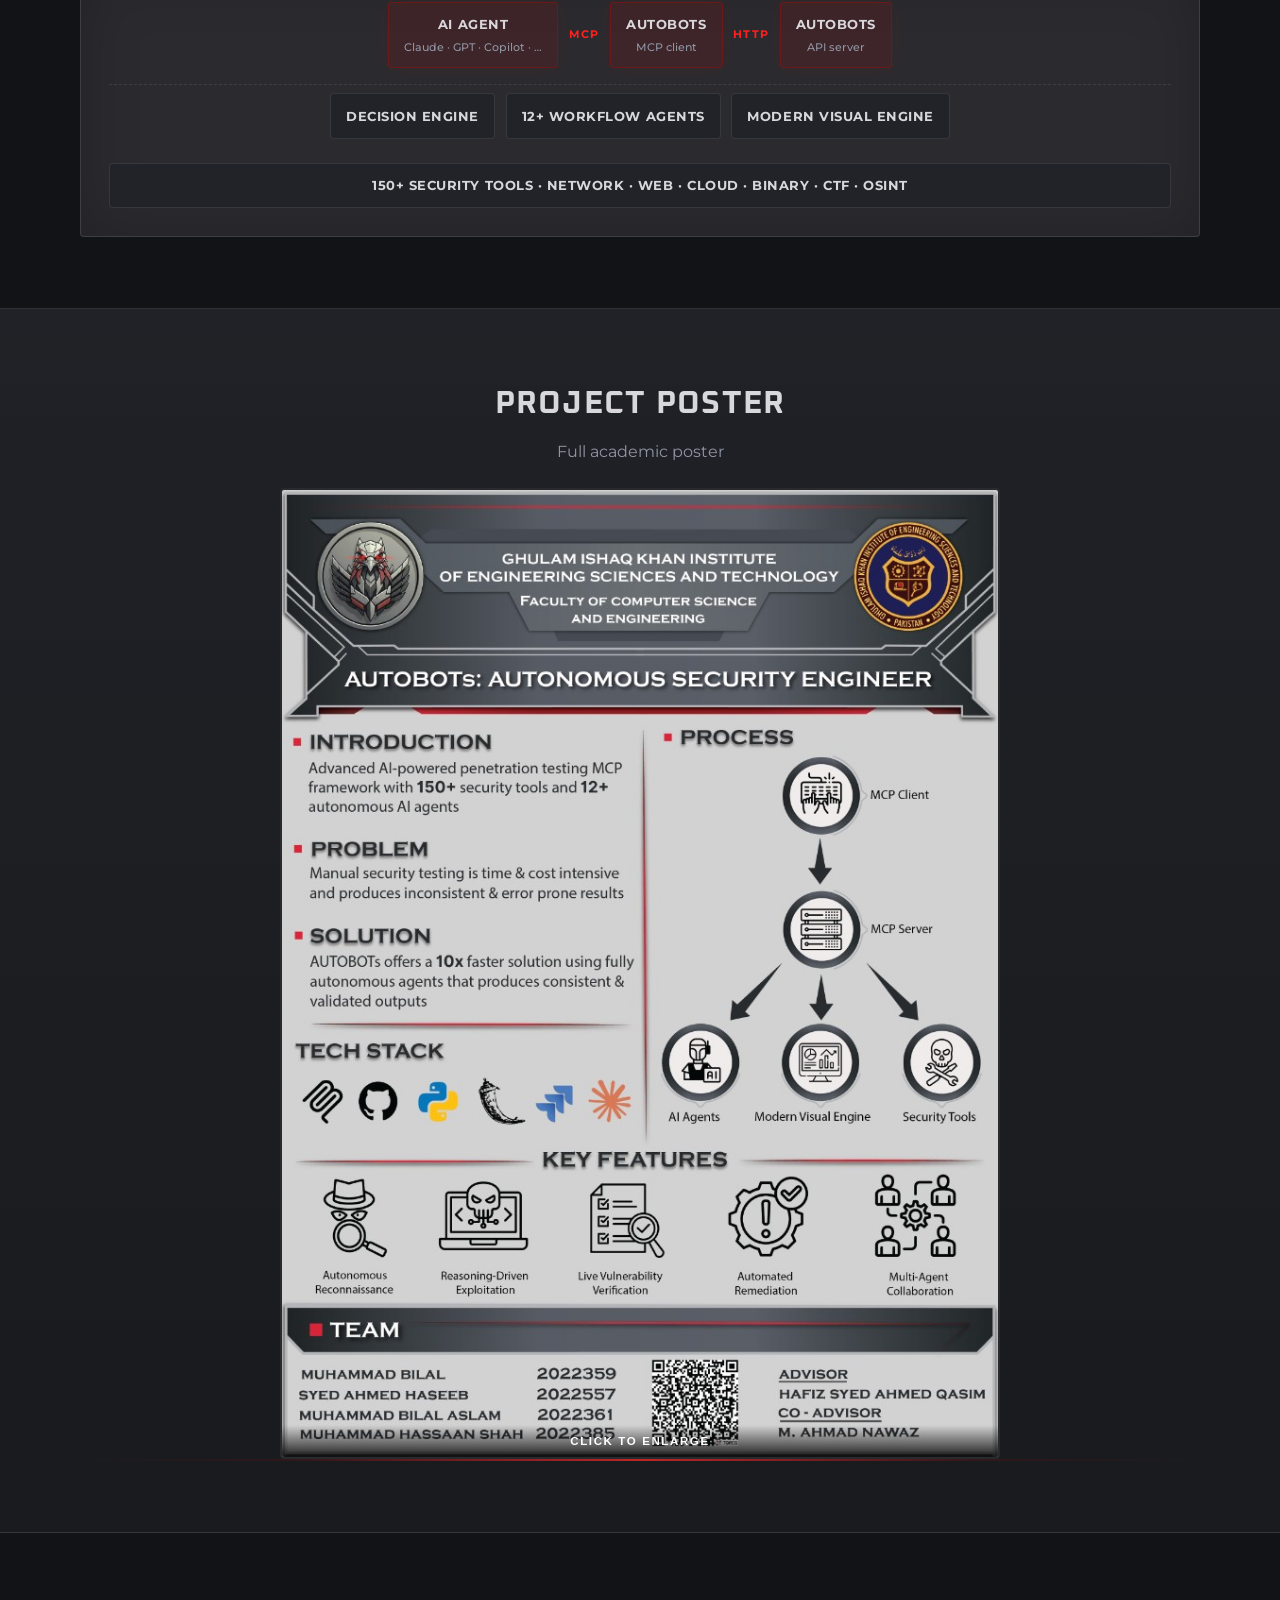
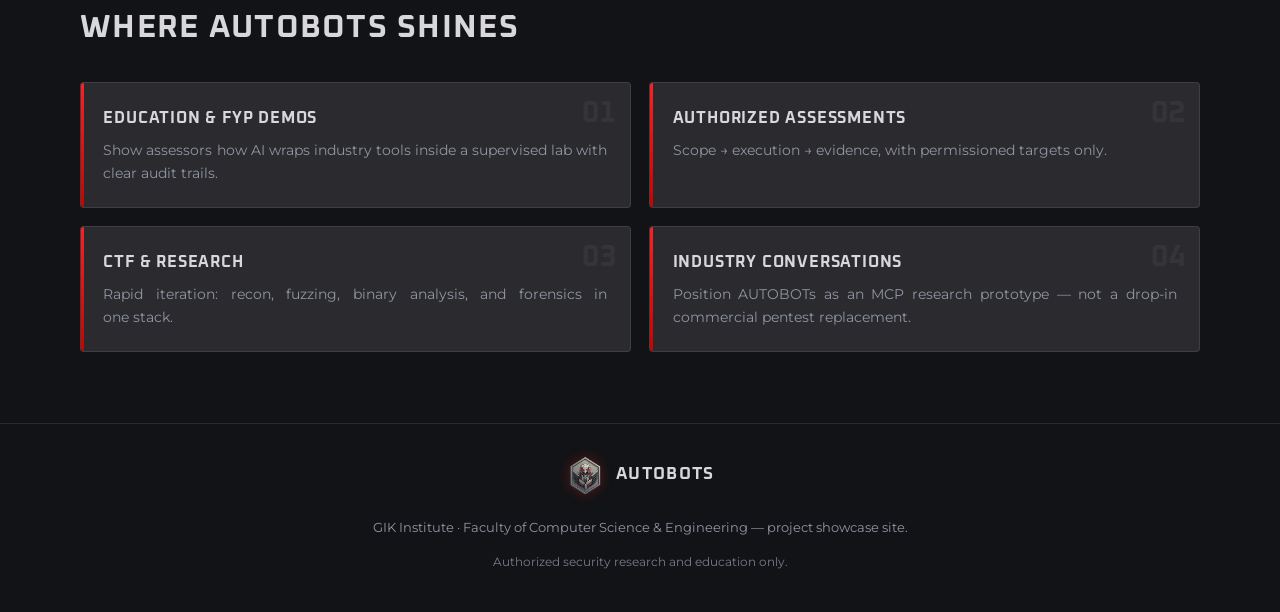
==== commit 23781645: "done" ====
--- a/index.html
+++ b/index.html
@@ -37,10 +37,11 @@
           <a href="#features">Key features</a>
           <a href="#architecture">Architecture</a>
           <a href="#poster">Poster</a>
-          <a class="nav-mobile-team" href="#contact">Talk to the team</a>
+          <a href="tools.html">Tools</a>
+          <a class="nav-mobile-team" href="team.html">Meet the team</a>
         </div>
       </nav>
-      <a class="btn btn-primary header-cta" href="#contact">Talk to the team</a>
+      <a class="btn btn-primary header-cta" href="team.html">Meet the team</a>
     </div>
   </header>
 
@@ -224,7 +225,7 @@
         <h2 class="section-title">Project poster</h2>
         <p class="section-lead">Full academic poster</p>
         <button type="button" class="poster-preview" id="open-poster" aria-haspopup="dialog" aria-controls="poster-dialog">
-          <img src="assets/Poster_Pres_Final%20(2).png" alt="AUTOBOTs academic project poster: process flow, abstract, problem, solution, tech stack, key features, and team" width="1200" height="1697" loading="lazy" decoding="async" />
+          <img src="assets/autobots-pamphlet.png" alt="AUTOBOTs academic project poster: process flow, introduction, problem, solution, tech stack, key features, and team" width="754" height="1200" loading="lazy" decoding="async" />
           <span class="poster-preview-hint">Click to enlarge</span>
         </button>
       </div>
@@ -259,26 +260,6 @@
       </div>
     </section>
 
-    <section id="contact" class="section cta-section reveal" data-reveal>
-      <div class="wrap cta-inner">
-        <h2 class="section-title">Meet the Team</h2>
-        <div class="team-carousel" data-team-carousel>
-          <button type="button" class="team-carousel-nav team-carousel-nav--prev" data-team-prev aria-label="Previous team member">
-            &#10094;
-          </button>
-          <div class="team-carousel-viewport">
-            <div class="team-carousel-track" data-team-track aria-live="polite"></div>
-          </div>
-          <button type="button" class="team-carousel-nav team-carousel-nav--next" data-team-next aria-label="Next team member">
-            &#10095;
-          </button>
-          <div class="team-carousel-dots" data-team-dots aria-label="Team slide navigation"></div>
-        </div>
-        <p class="cta-note">
-          <strong>Reminder:</strong> Use AUTOBOTs only on systems you own or have explicit written permission to test.
-        </p>
-      </div>
-    </section>
   </main>
 
   <footer class="site-footer">
@@ -297,7 +278,7 @@
     <div class="modal-content">
       <h2 id="poster-dialog-title" class="visually-hidden">Project poster — full size</h2>
       <button type="button" class="modal-close" data-modal-close aria-label="Close poster">&times;</button>
-      <img src="assets/Poster_Pres_Final%20(2).png" alt="AUTOBOTs project poster full size" class="modal-poster-img" width="1200" height="1697" decoding="async" />
+      <img src="assets/autobots-pamphlet.png" alt="AUTOBOTs project poster full size" class="modal-poster-img" width="754" height="1200" decoding="async" />
     </div>
   </div>
 
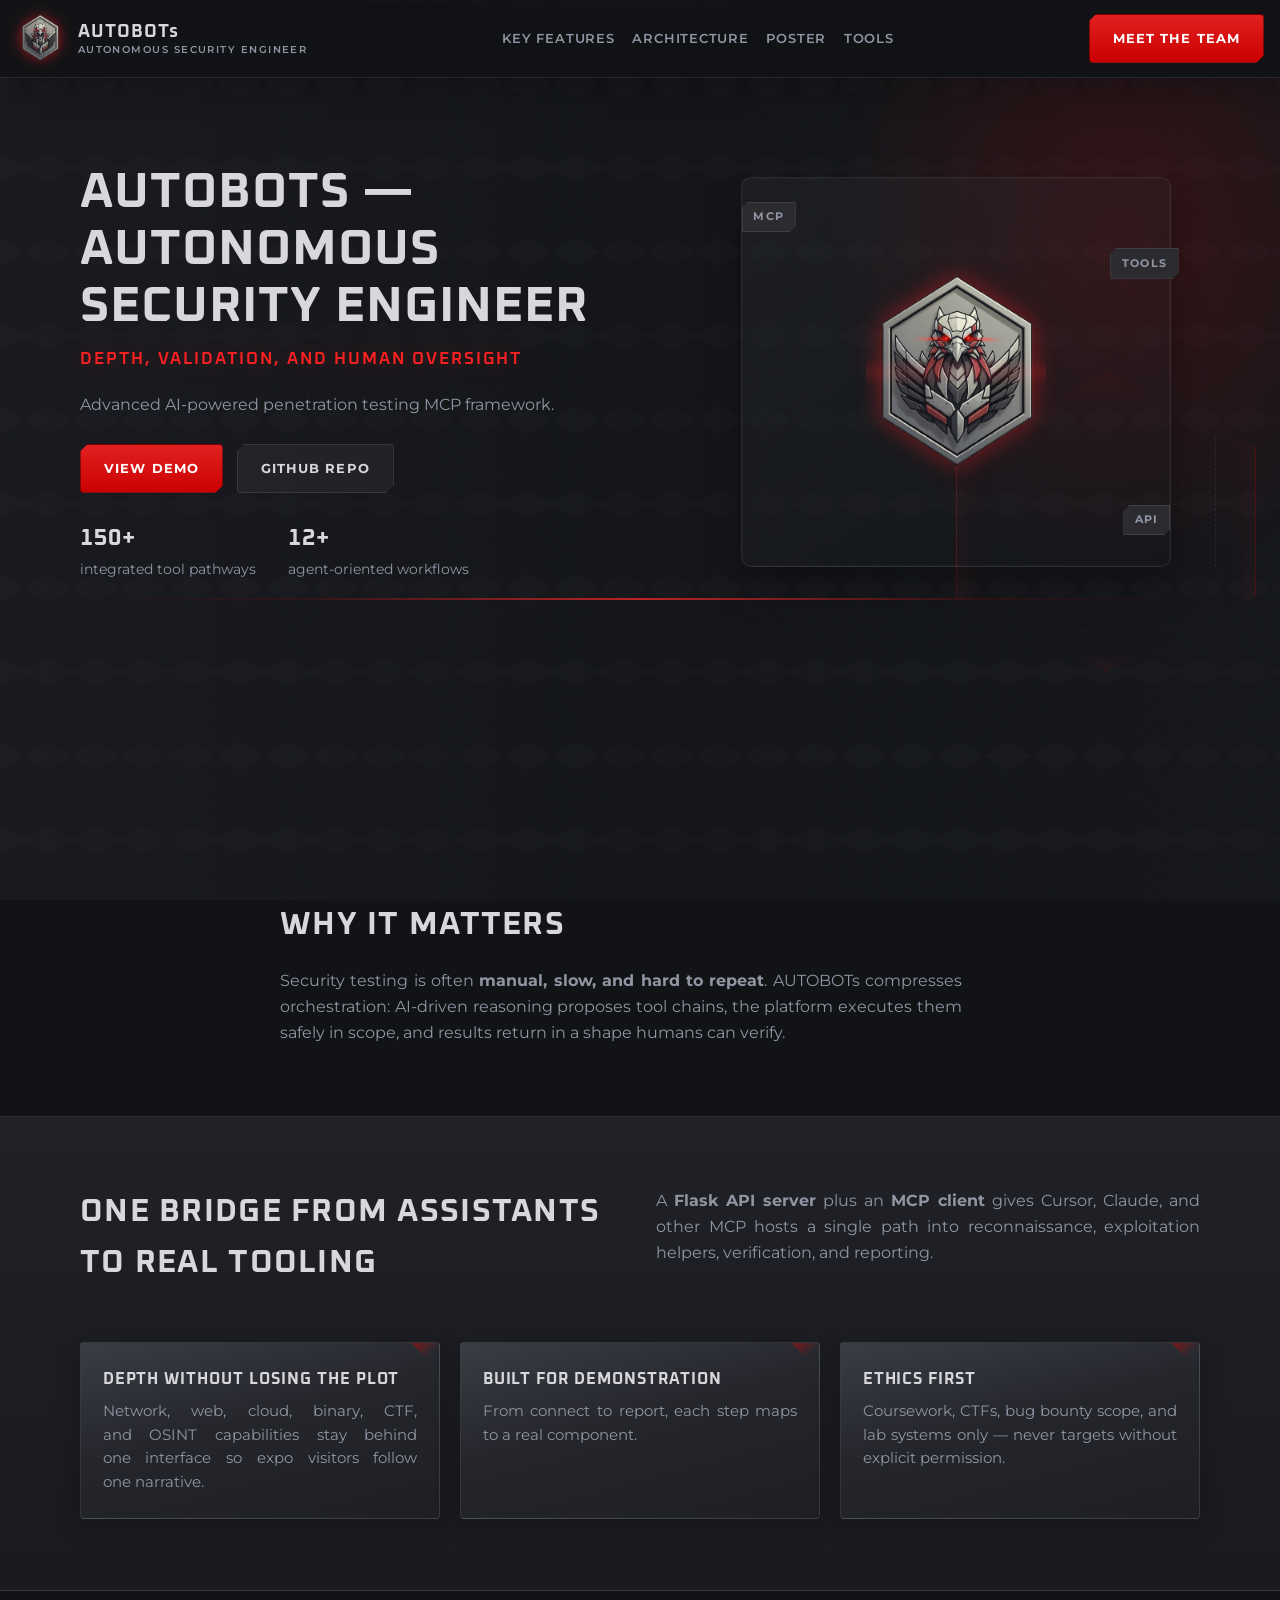
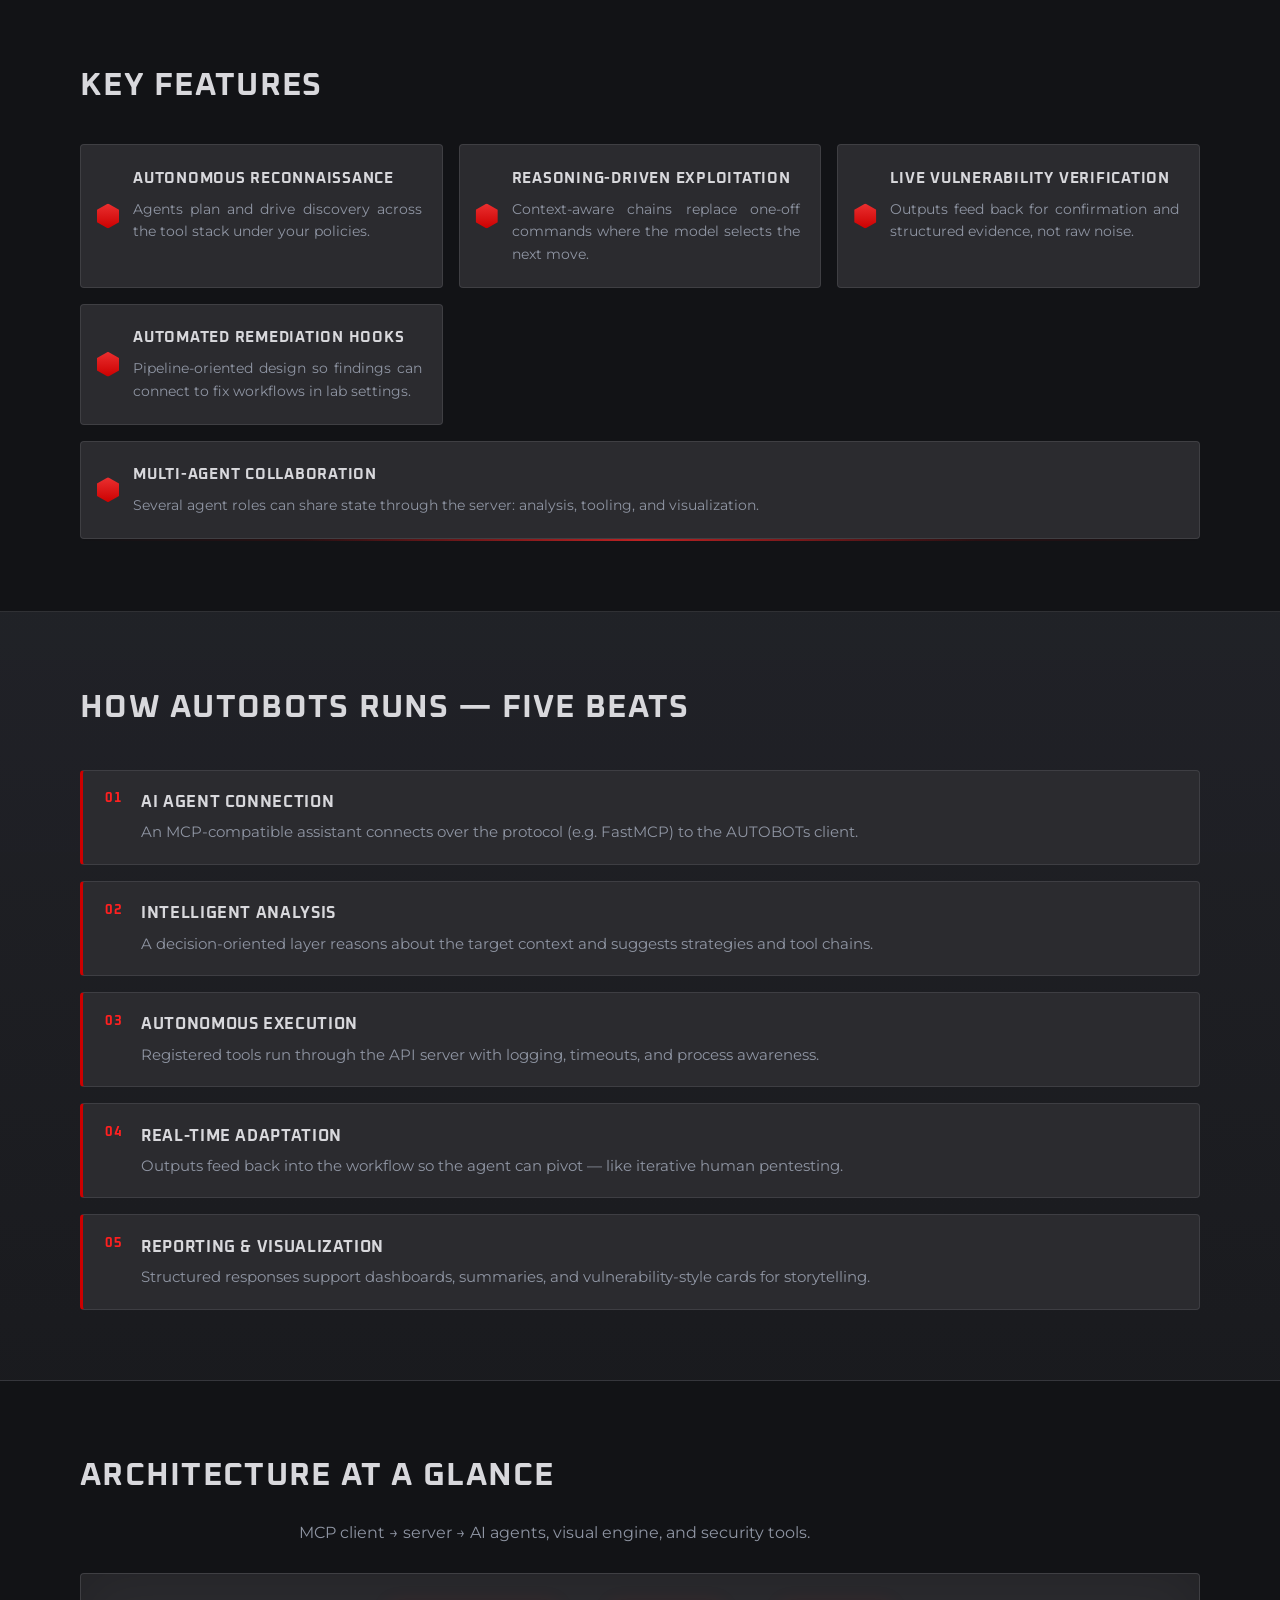
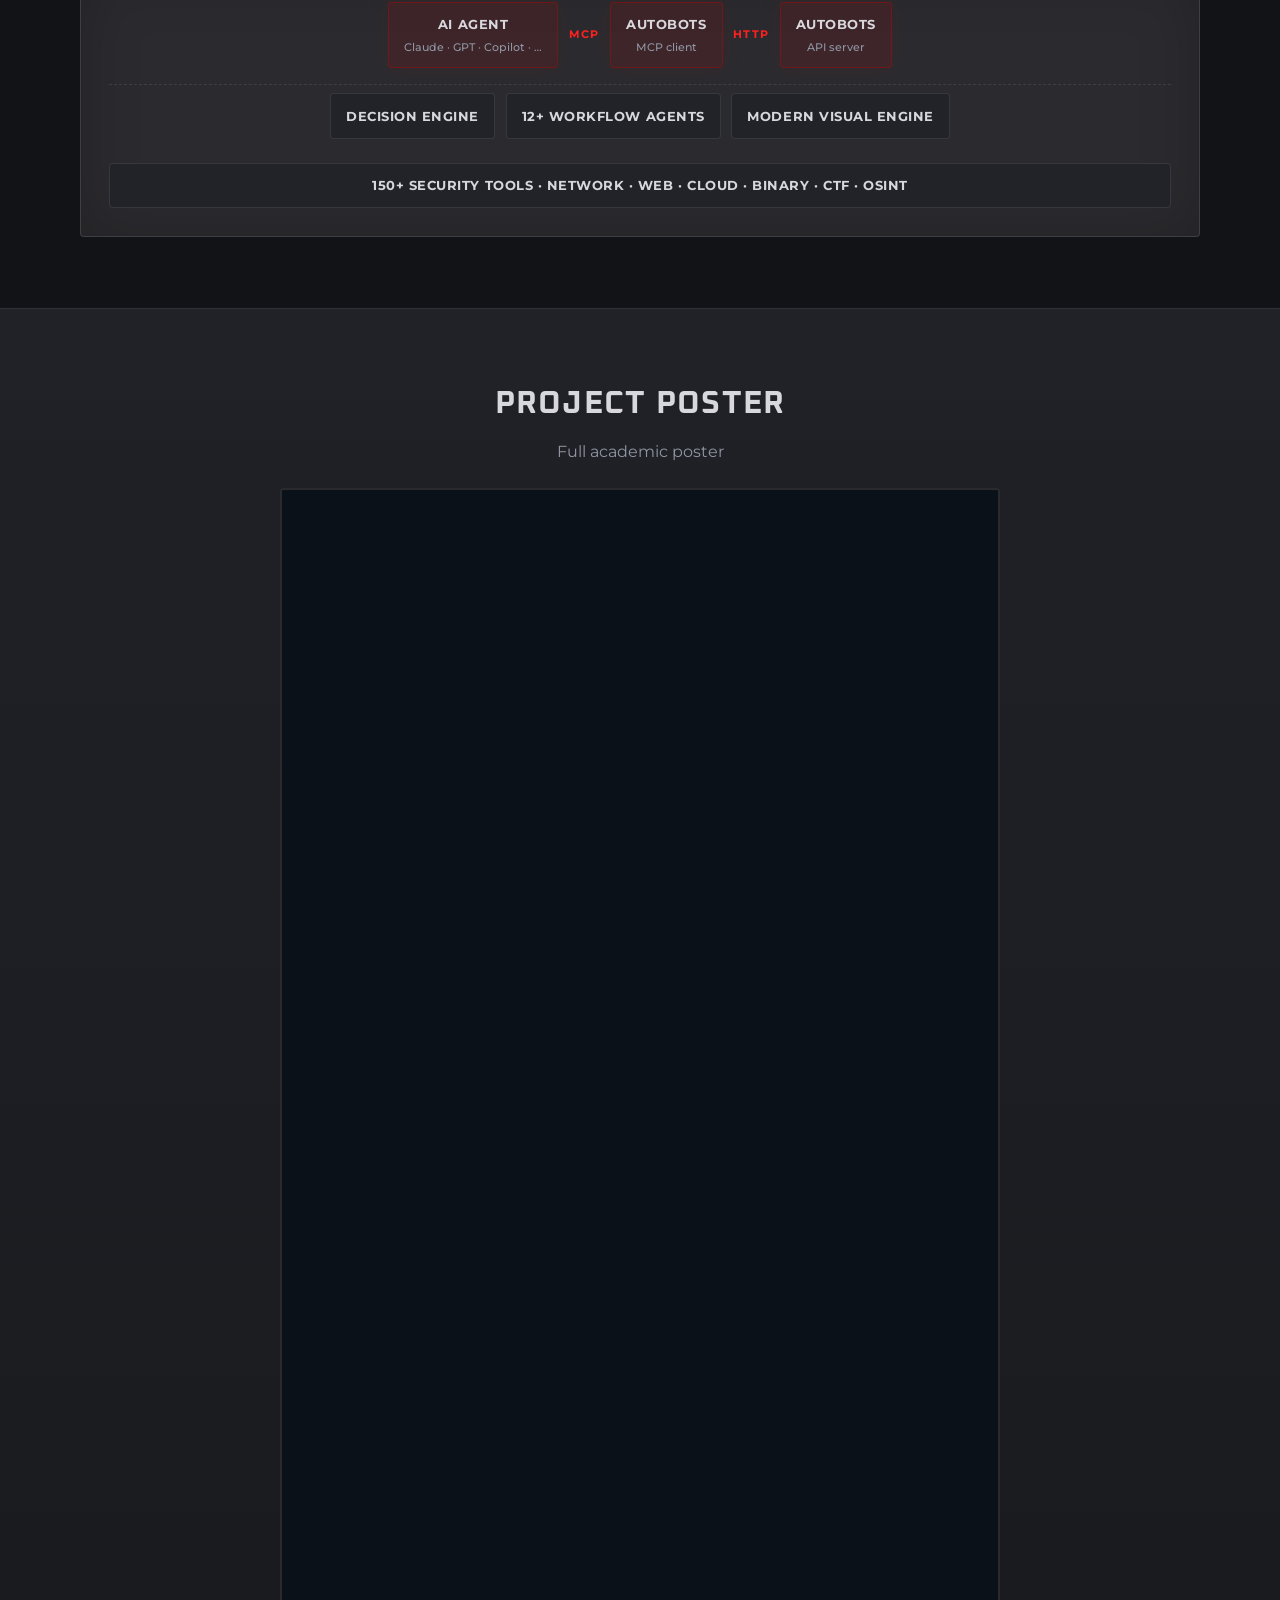
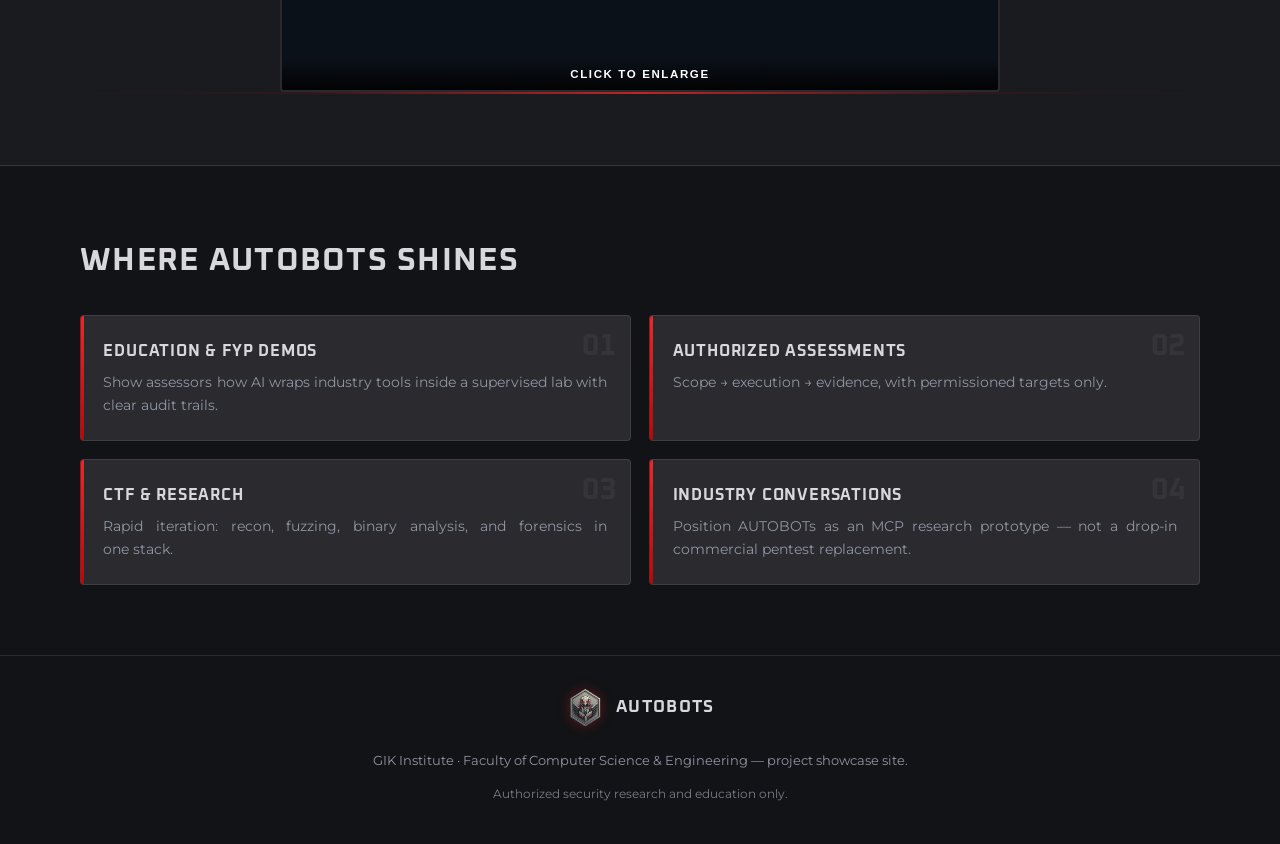
==== commit 819615e1: "done" ====
--- a/index.html
+++ b/index.html
@@ -38,10 +38,10 @@
           <a href="#architecture">Architecture</a>
           <a href="#poster">Poster</a>
           <a href="tools.html">Tools</a>
-          <a class="nav-mobile-team" href="team.html">Meet the team</a>
+          <a class="nav-mobile-team" href="team.html?v=20260429-1">Meet the team</a>
         </div>
       </nav>
-      <a class="btn btn-primary header-cta" href="team.html">Meet the team</a>
+      <a class="btn btn-primary header-cta" href="team.html?v=20260429-1">Meet the team</a>
     </div>
   </header>
 
@@ -225,7 +225,16 @@
         <h2 class="section-title">Project poster</h2>
         <p class="section-lead">Full academic poster</p>
         <button type="button" class="poster-preview" id="open-poster" aria-haspopup="dialog" aria-controls="poster-dialog">
-          <img src="assets/autobots-pamphlet.png" alt="AUTOBOTs academic project poster: process flow, introduction, problem, solution, tech stack, key features, and team" width="754" height="1200" loading="lazy" decoding="async" />
+          <iframe
+            src="assets/autobots-poster.pdf#page=1&view=FitH"
+            title="AUTOBOTs poster PDF preview"
+            class="poster-preview-frame"
+            width="754"
+            height="1200"
+            loading="lazy"
+            tabindex="-1"
+            aria-hidden="true"
+          ></iframe>
           <span class="poster-preview-hint">Click to enlarge</span>
         </button>
       </div>
@@ -278,7 +287,13 @@
     <div class="modal-content">
       <h2 id="poster-dialog-title" class="visually-hidden">Project poster — full size</h2>
       <button type="button" class="modal-close" data-modal-close aria-label="Close poster">&times;</button>
-      <img src="assets/autobots-pamphlet.png" alt="AUTOBOTs project poster full size" class="modal-poster-img" width="754" height="1200" decoding="async" />
+      <iframe
+        src="assets/autobots-poster.pdf#page=1&view=FitH"
+        title="AUTOBOTs project poster PDF"
+        class="modal-poster-frame"
+        width="754"
+        height="1200"
+      ></iframe>
     </div>
   </div>
 
--- a/css/style.css
+++ b/css/style.css
@@ -1197,6 +1197,15 @@
   vertical-align: middle;
 }
 
+.poster-preview-frame {
+  display: block;
+  width: 100%;
+  aspect-ratio: 754 / 1200;
+  border: 0;
+  background: #0b1119;
+  pointer-events: none;
+}
+
 .poster-preview-hint {
   position: absolute;
   bottom: 0;
@@ -1731,6 +1740,14 @@
   width: 100%;
   height: auto;
   vertical-align: middle;
+}
+
+.modal-poster-frame {
+  display: block;
+  width: min(96vw, 1100px);
+  height: min(90vh, 1500px);
+  border: 0;
+  background: #0b1119;
 }
 
 .modal-close {
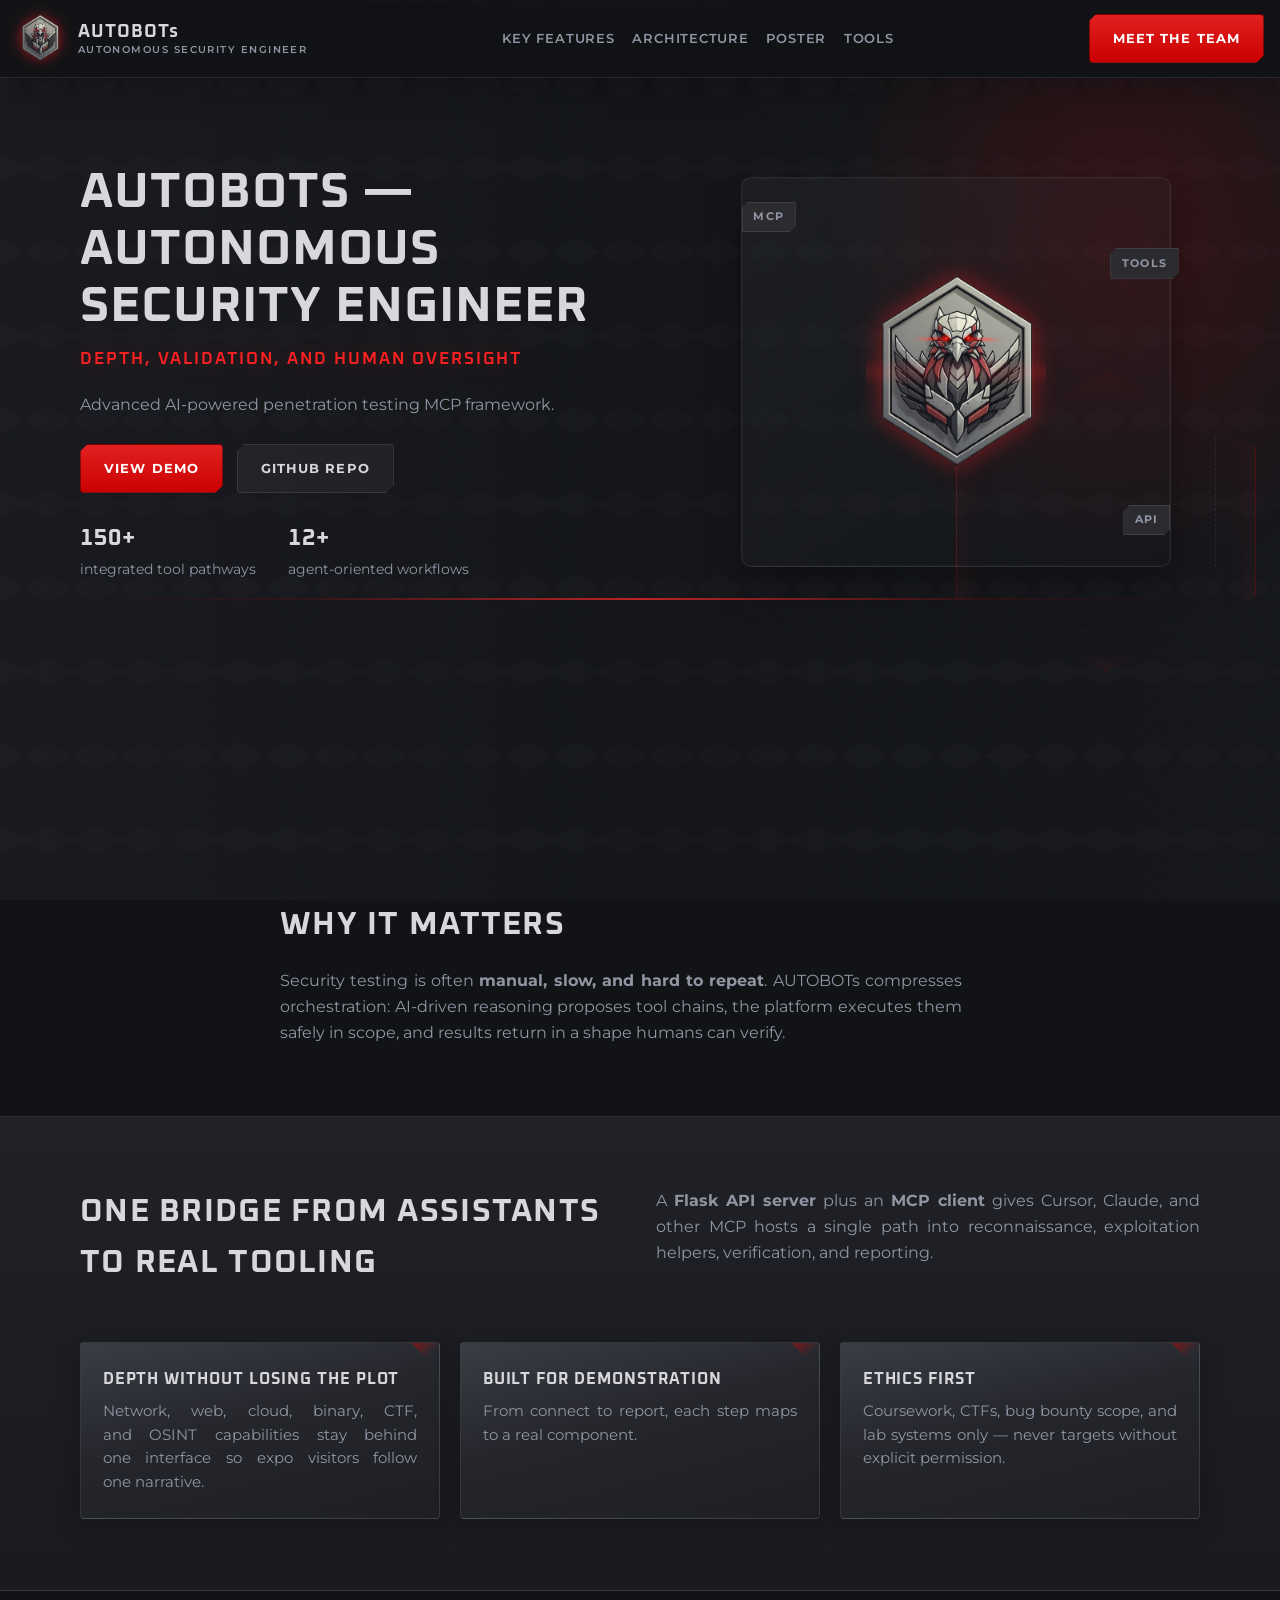
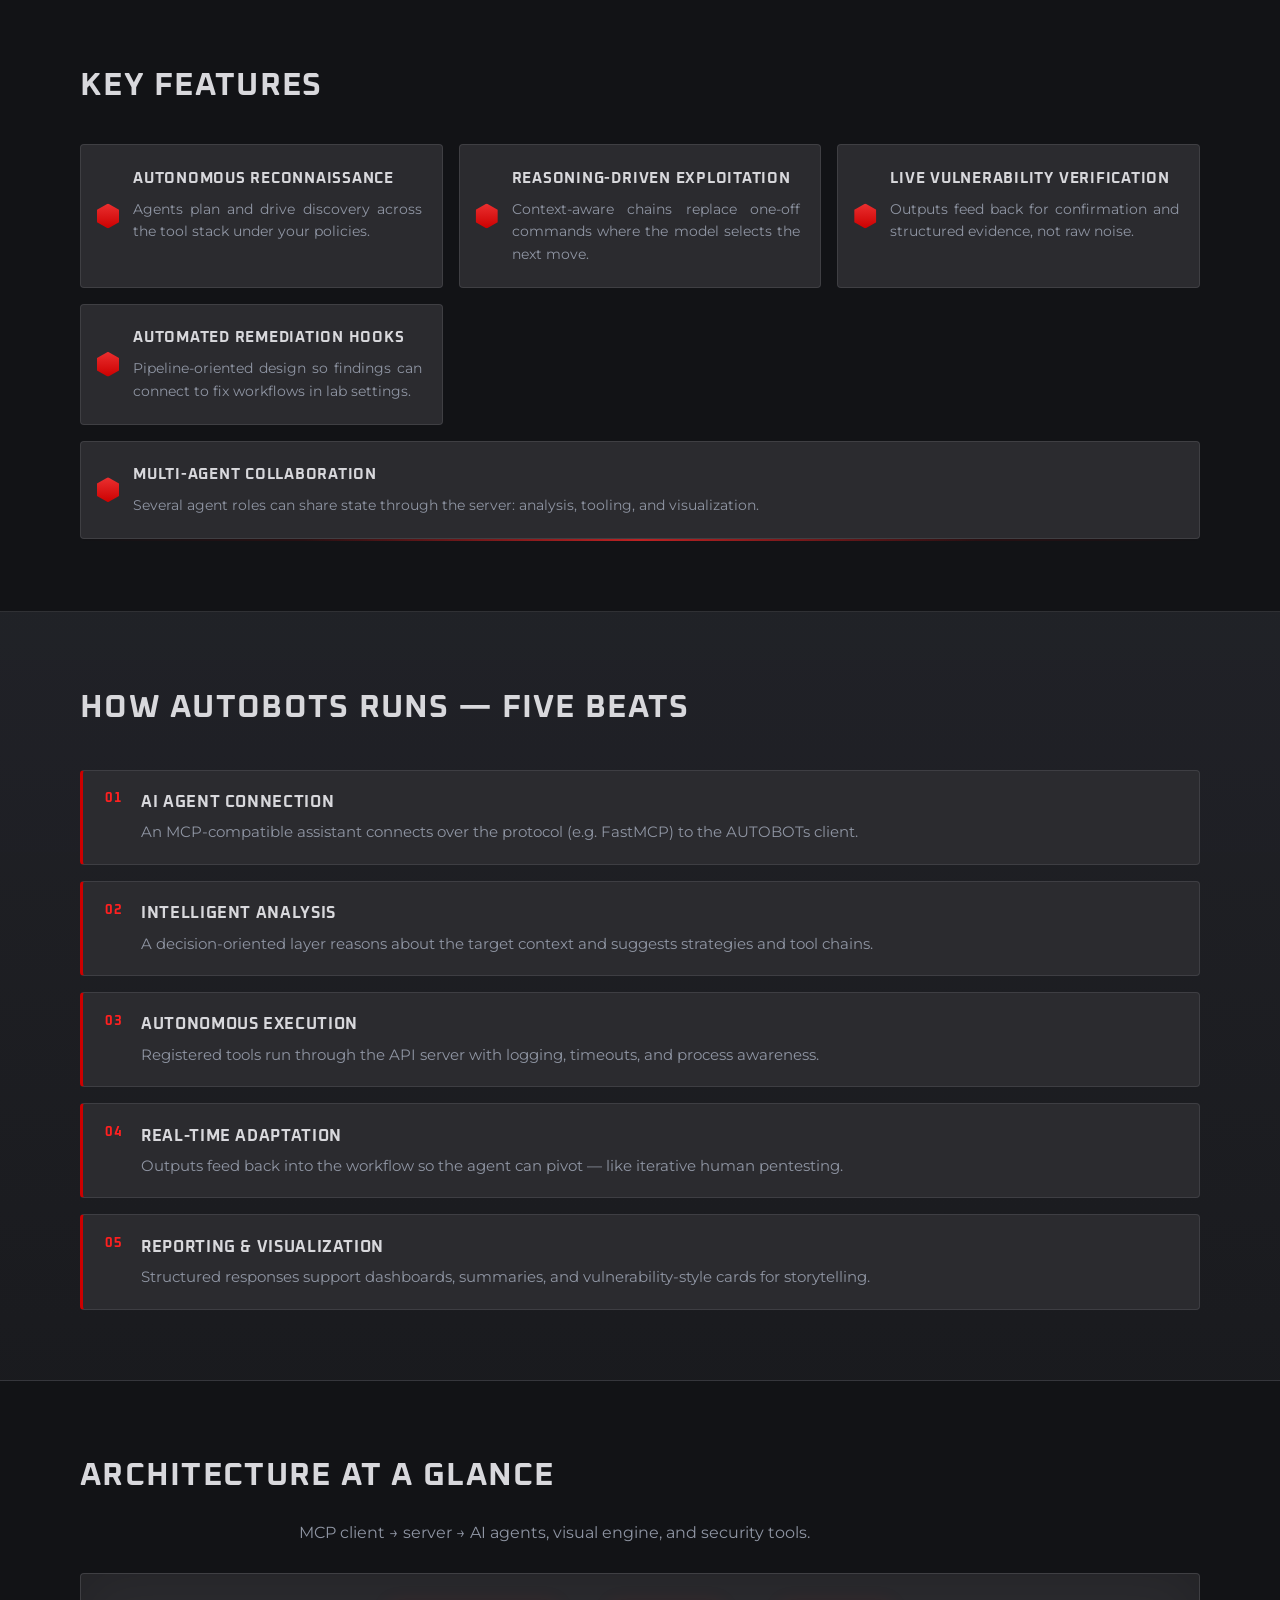
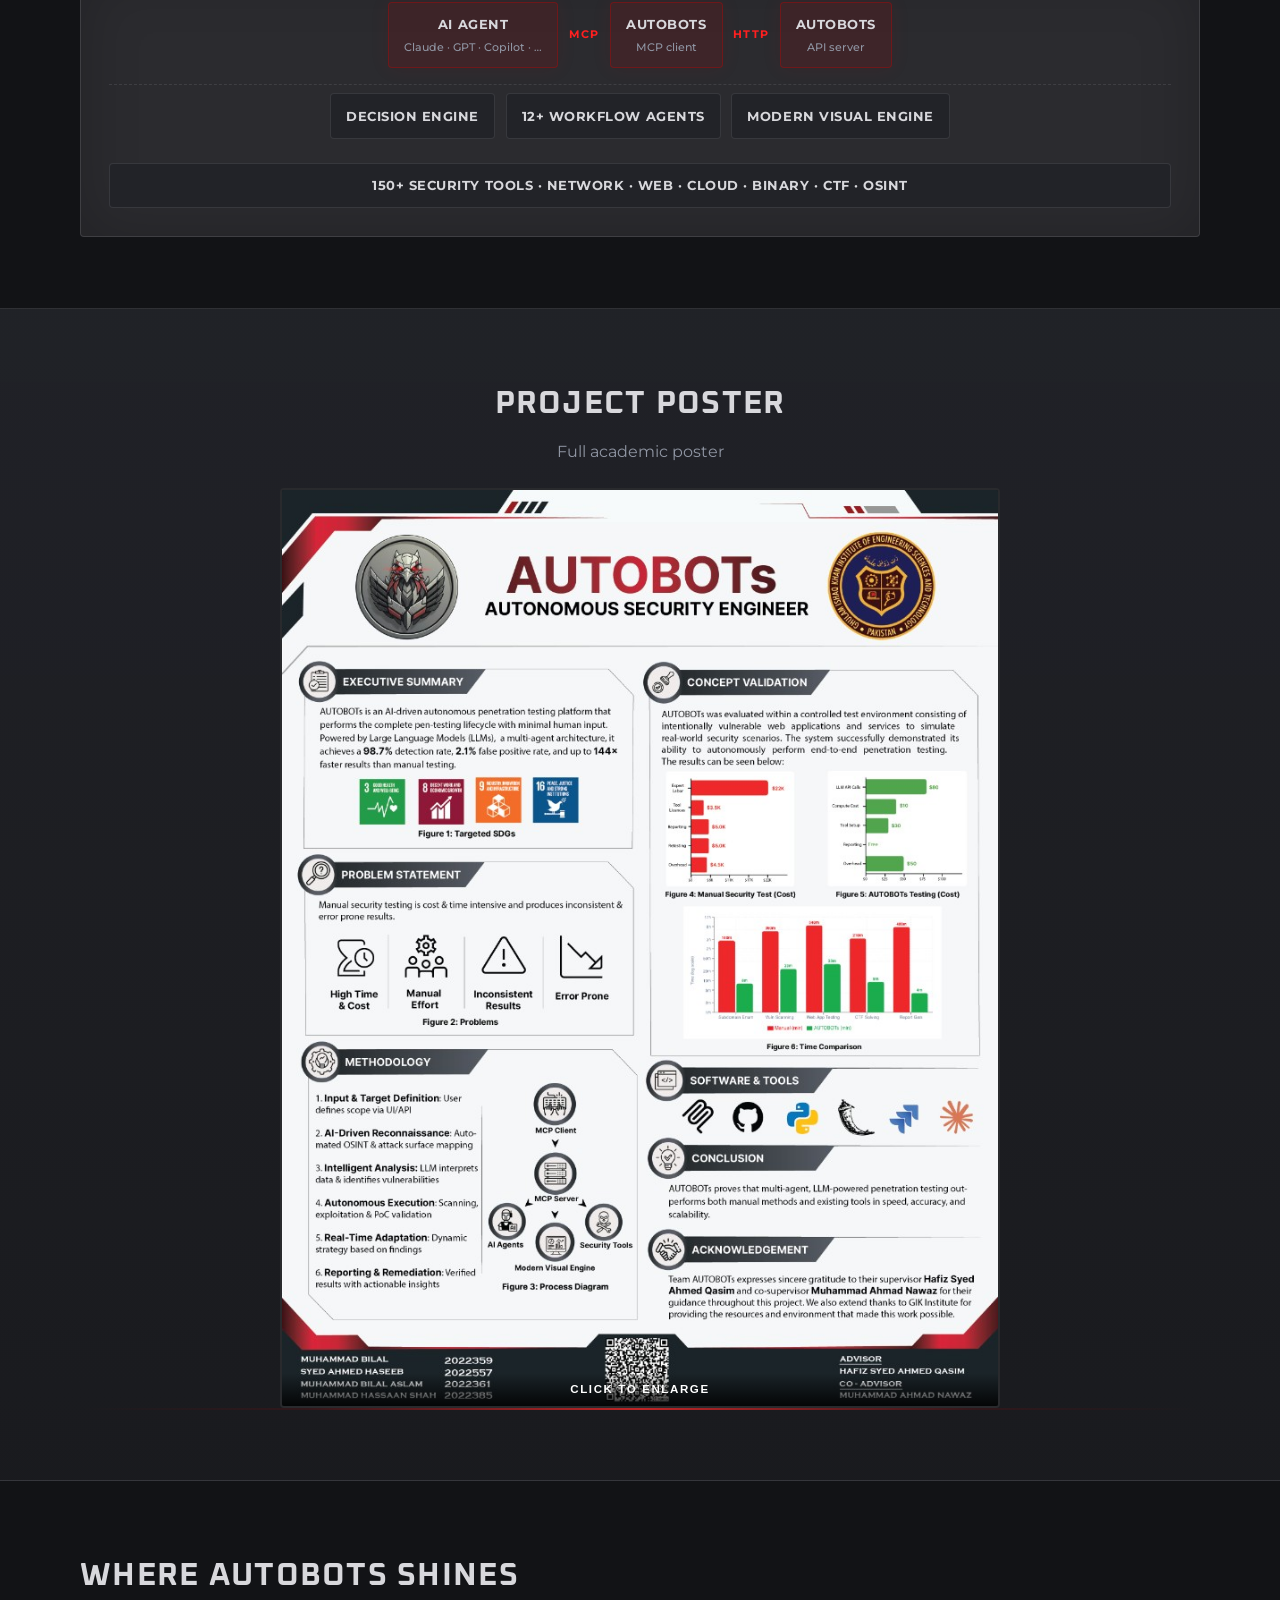
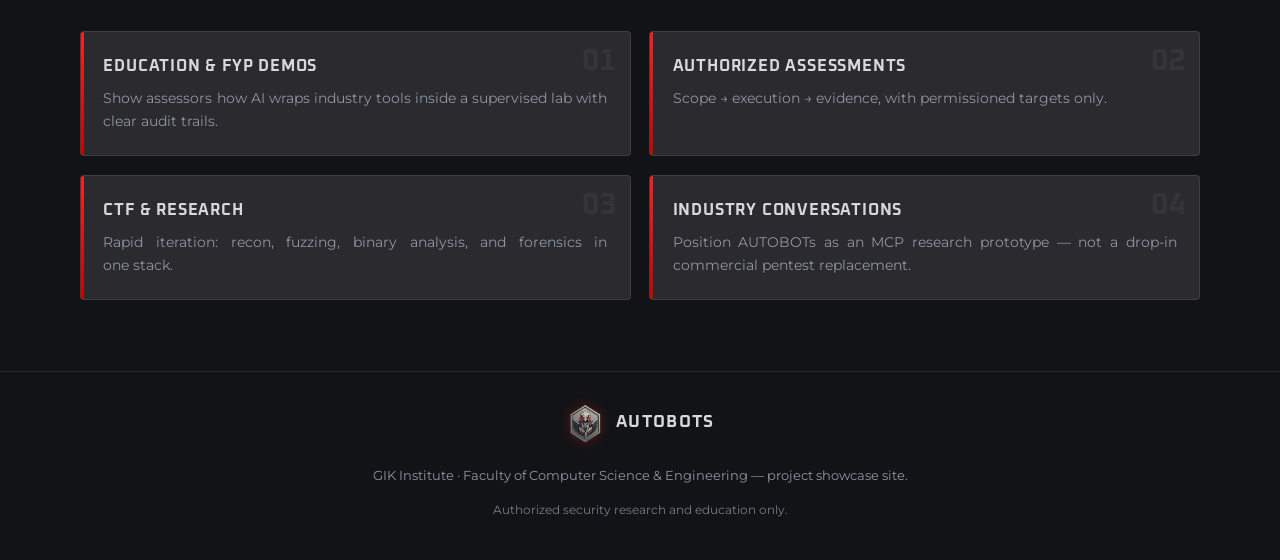
==== commit 262ff05e: "done" ====
--- a/index.html
+++ b/index.html
@@ -225,16 +225,7 @@
         <h2 class="section-title">Project poster</h2>
         <p class="section-lead">Full academic poster</p>
         <button type="button" class="poster-preview" id="open-poster" aria-haspopup="dialog" aria-controls="poster-dialog">
-          <iframe
-            src="assets/autobots-poster.pdf#page=1&view=FitH"
-            title="AUTOBOTs poster PDF preview"
-            class="poster-preview-frame"
-            width="754"
-            height="1200"
-            loading="lazy"
-            tabindex="-1"
-            aria-hidden="true"
-          ></iframe>
+          <img src="assets/autobots-bg-poster.png" alt="AUTOBOTs academic project poster with executive summary, validation charts, methodology, and team" width="816" height="1152" loading="lazy" decoding="async" />
           <span class="poster-preview-hint">Click to enlarge</span>
         </button>
       </div>
@@ -287,13 +278,7 @@
     <div class="modal-content">
       <h2 id="poster-dialog-title" class="visually-hidden">Project poster — full size</h2>
       <button type="button" class="modal-close" data-modal-close aria-label="Close poster">&times;</button>
-      <iframe
-        src="assets/autobots-poster.pdf#page=1&view=FitH"
-        title="AUTOBOTs project poster PDF"
-        class="modal-poster-frame"
-        width="754"
-        height="1200"
-      ></iframe>
+      <img src="assets/autobots-bg-poster.png" alt="AUTOBOTs project poster full size" class="modal-poster-img" width="816" height="1152" decoding="async" />
     </div>
   </div>
 
